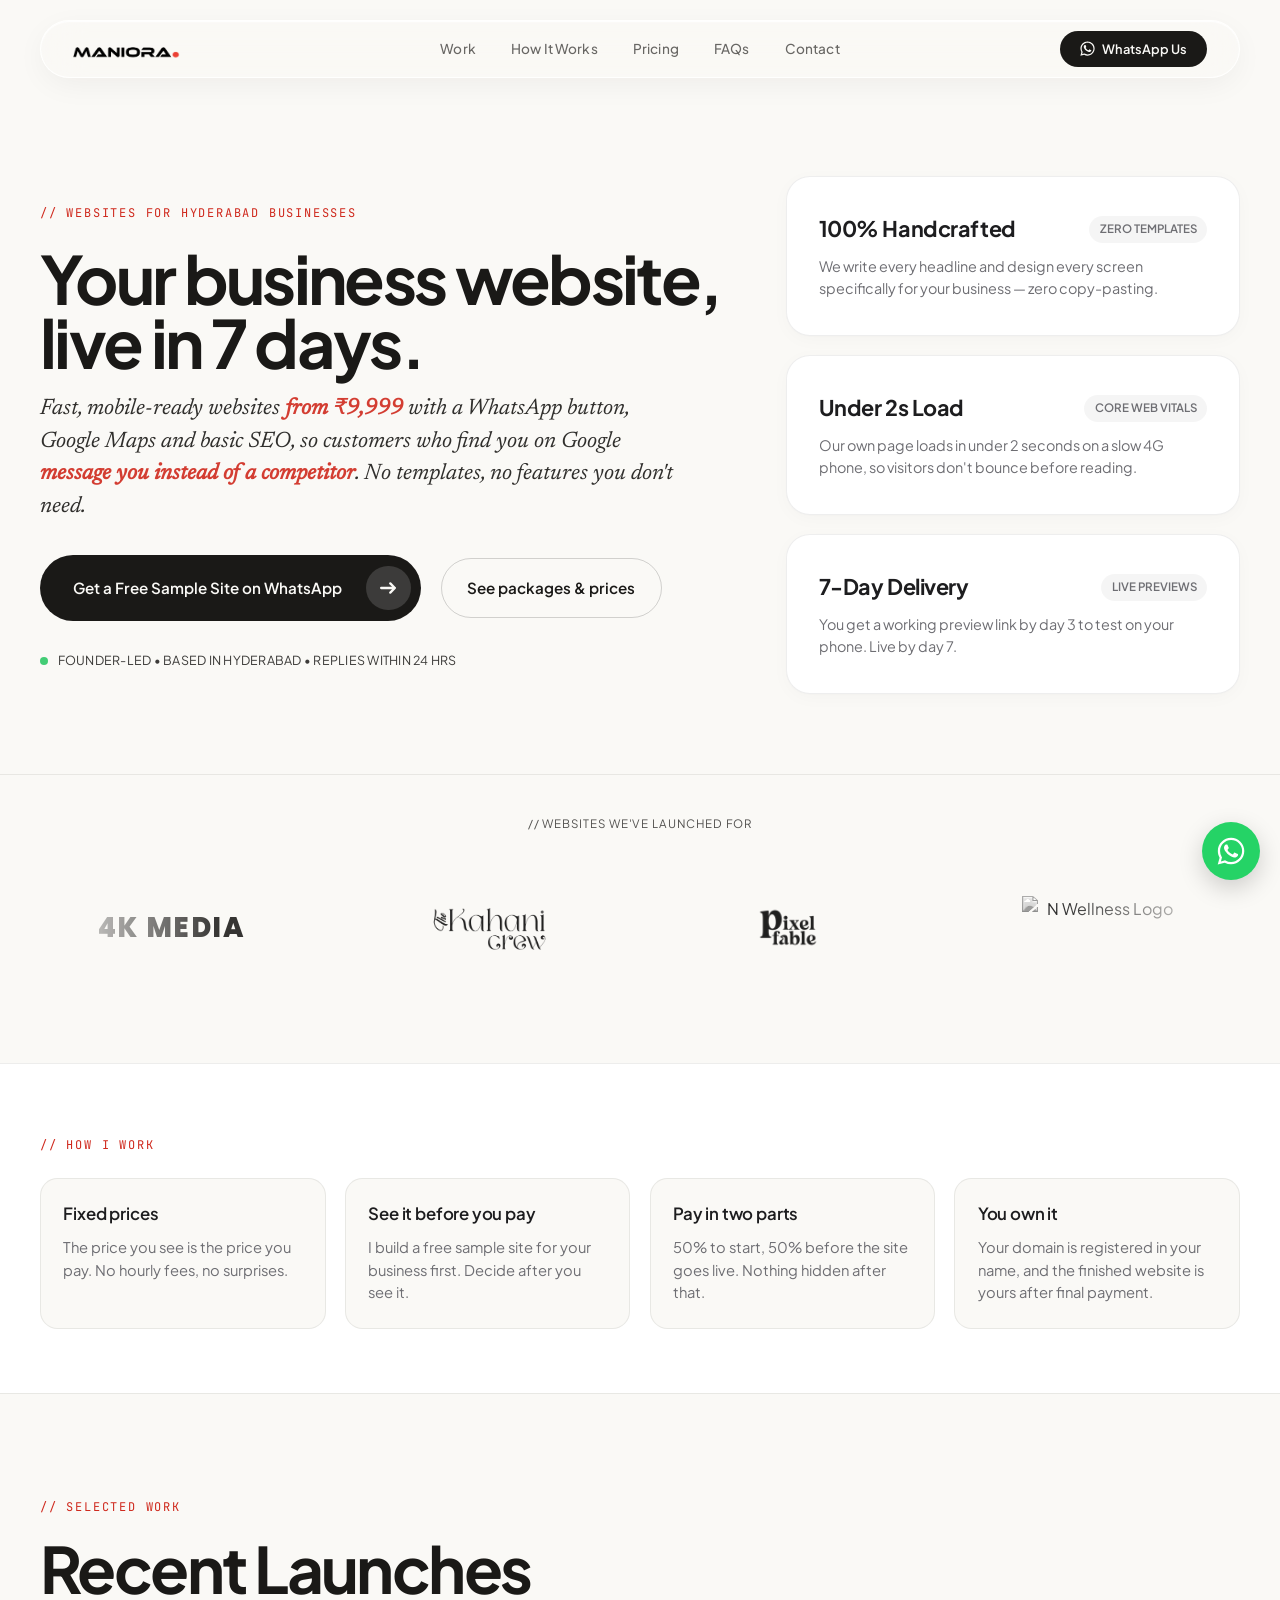
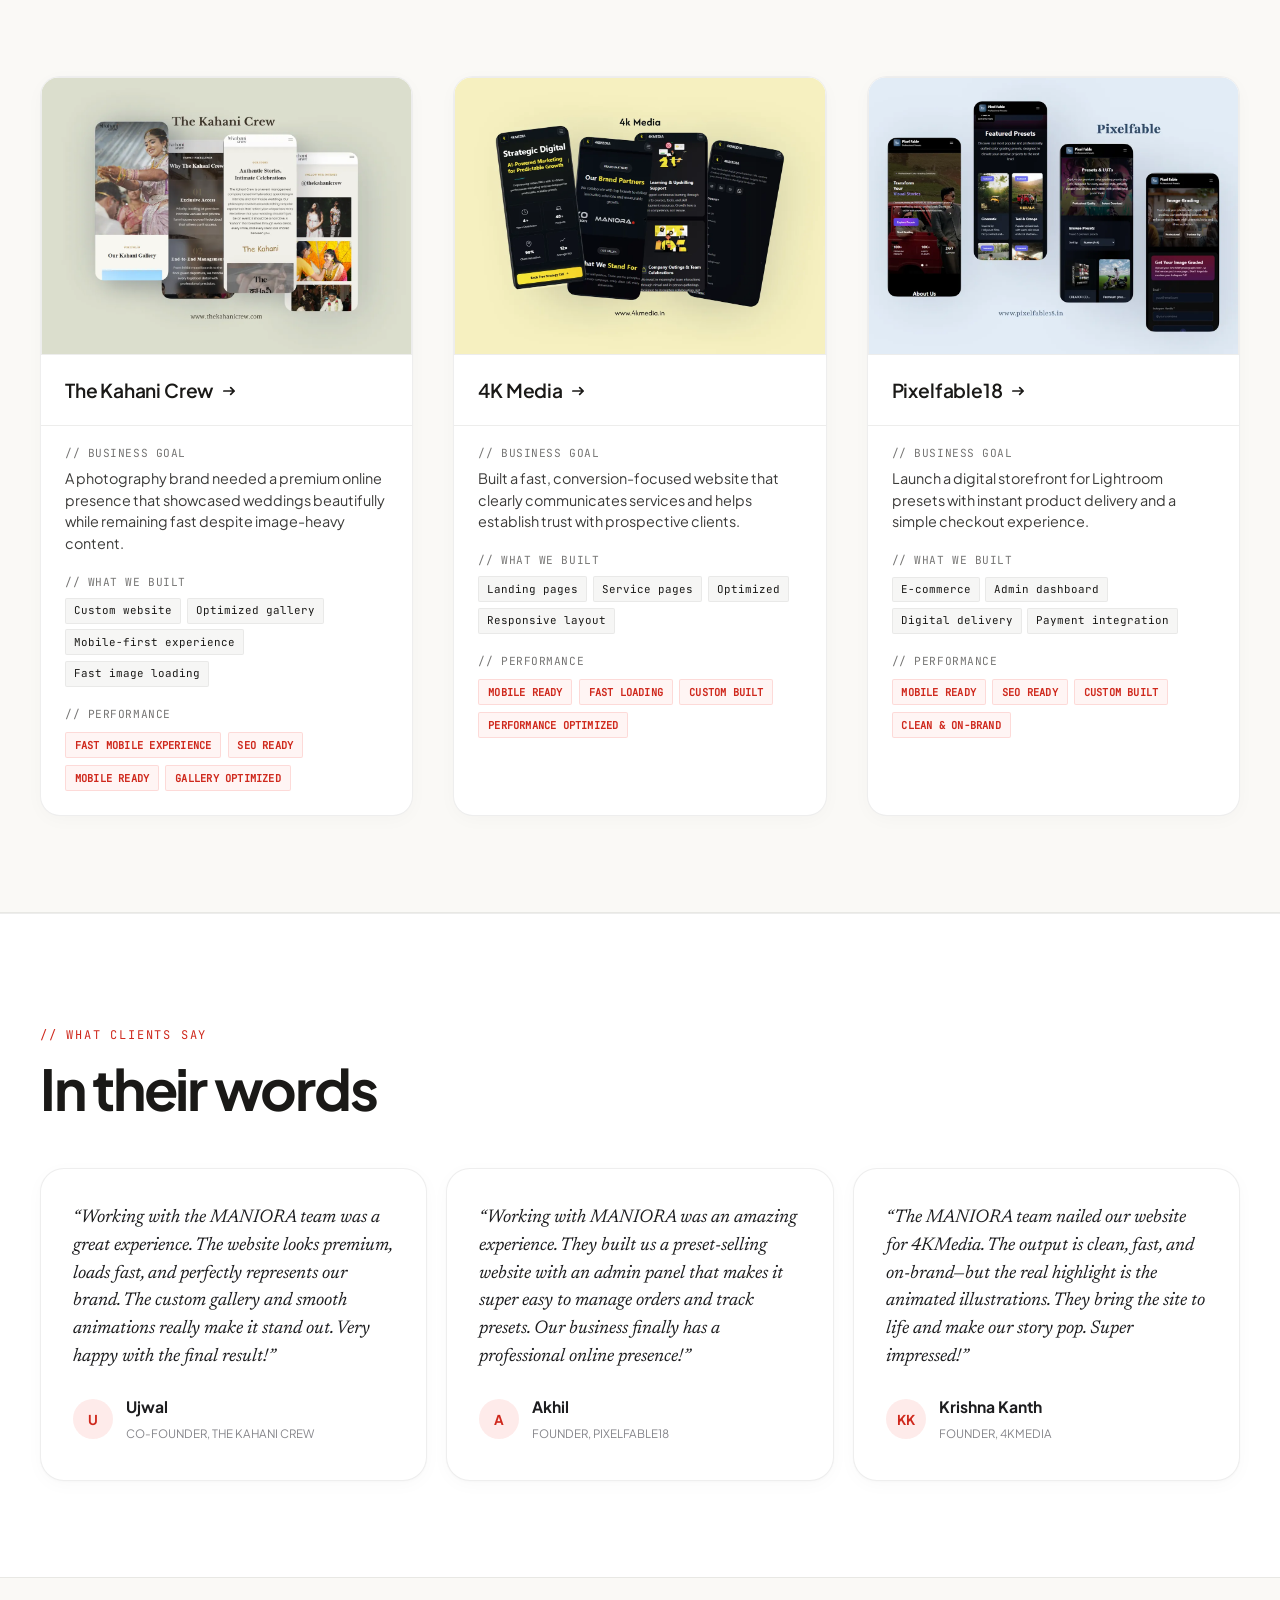
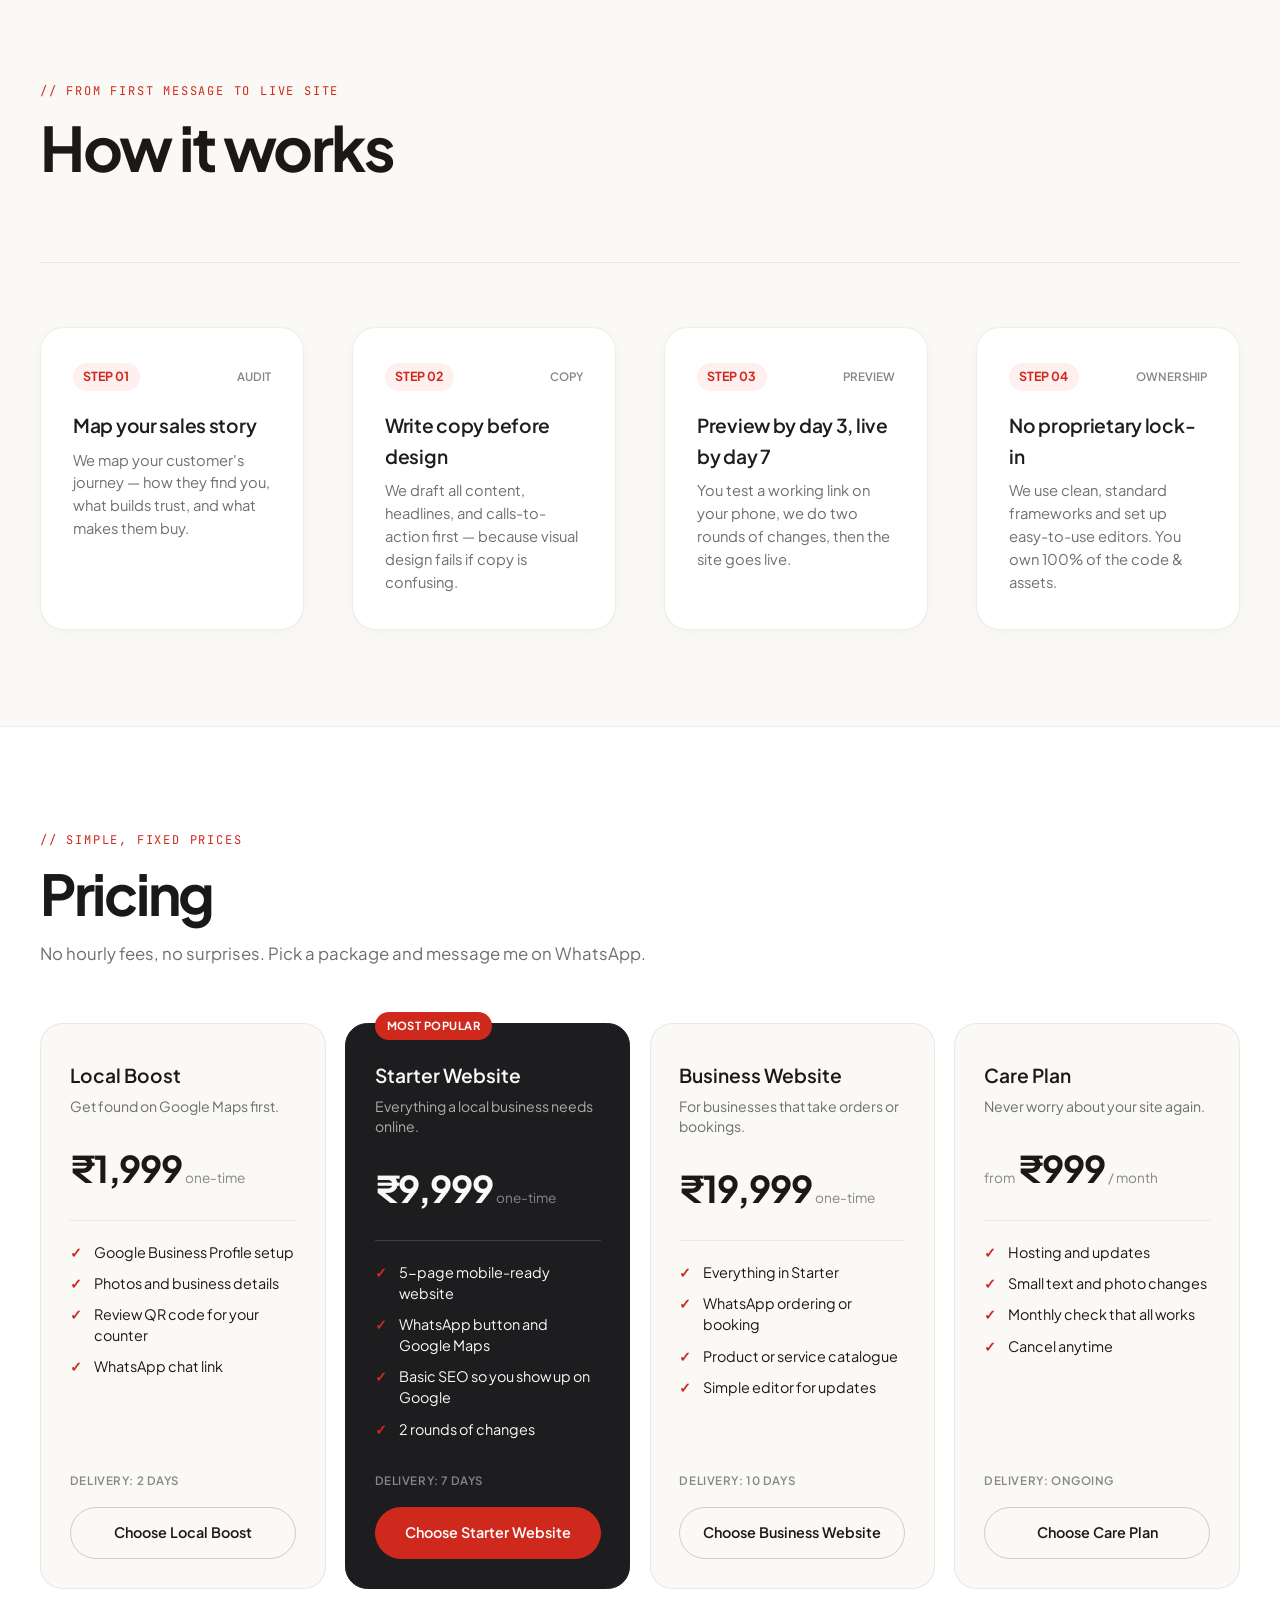
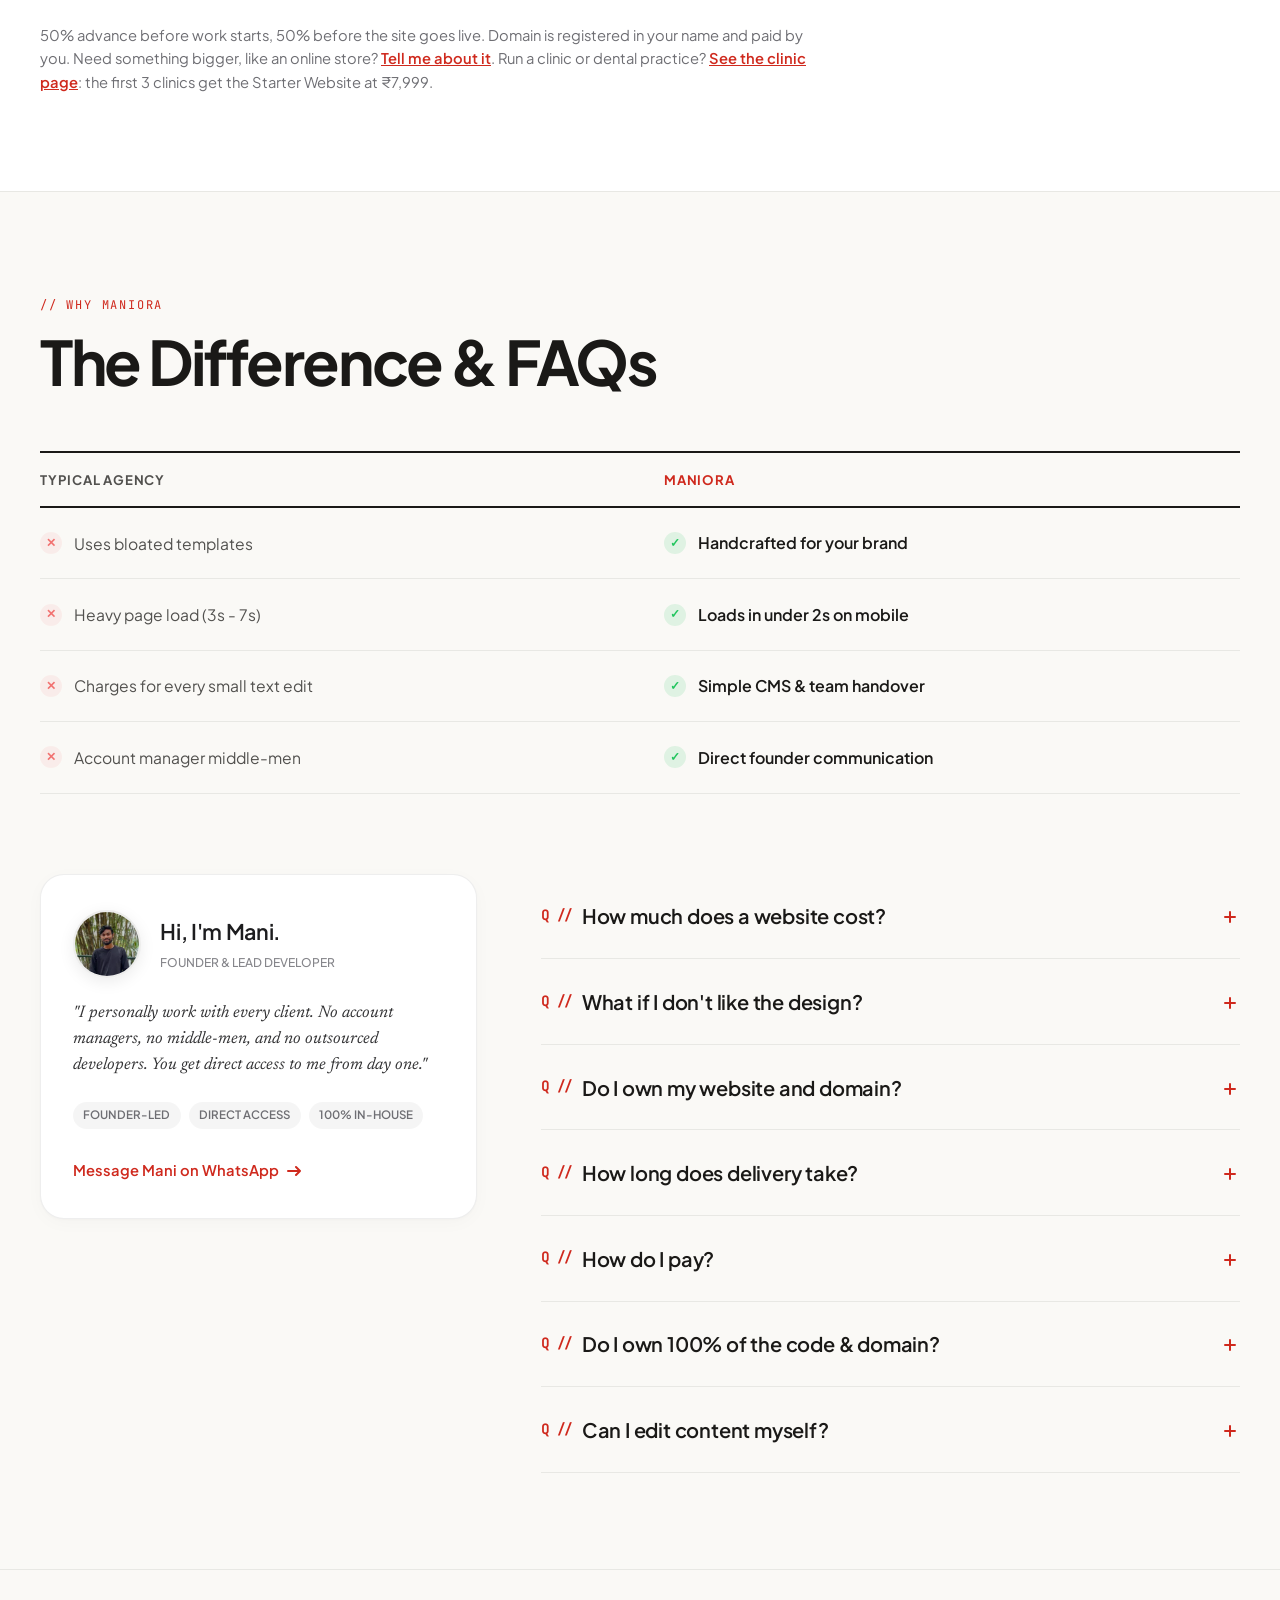
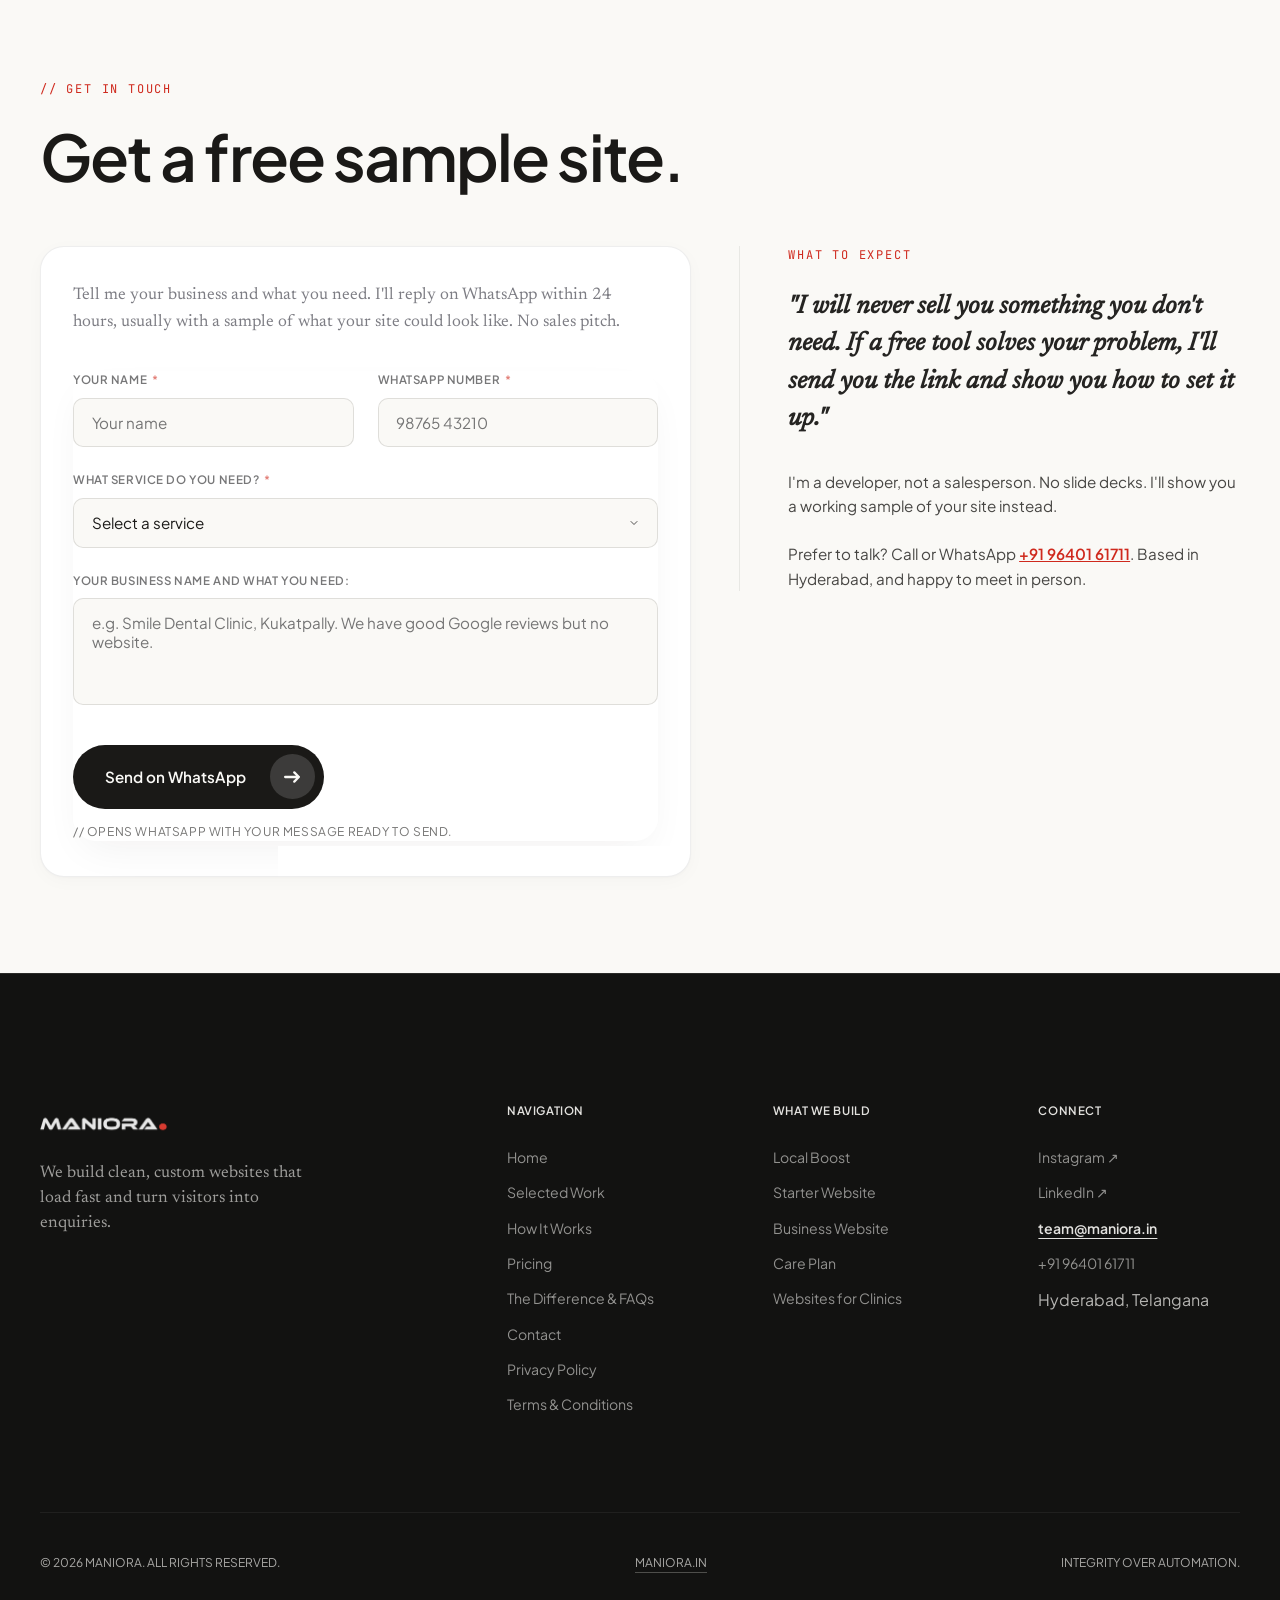
==== index.html @ dbf0b11f "Point social share image to the live GitHub Pages address Co-Authored-By: Claude Sonnet 5.5 <noreply" ====
<!DOCTYPE html>
<html lang="en">
<head>
    <meta charset="UTF-8">
    <meta name="viewport" content="width=device-width, initial-scale=1.0">
    <title>Maniora | Websites for Hyderabad businesses, live in 7 days</title>
    <meta name="description" content="Fast, mobile-ready websites for Hyderabad businesses, live in 7 days from ₹9,999. WhatsApp button, Google Maps and basic SEO included. Founder-led, no templates.">
    <meta name="robots" content="index, follow, max-image-preview:large, max-snippet:-1, max-video-preview:-1">
    <meta name="author" content="Maniora">
    
    <!-- Canonical -->
    <link rel="canonical" href="https://web.maniora.in/">
    
    <!-- Open Graph / Facebook -->
    <meta property="og:type" content="website">
    <meta property="og:url" content="https://web.maniora.in/">
    <meta property="og:title" content="Maniora — Websites for Hyderabad businesses, live in 7 days">
    <meta property="og:description" content="Fast, mobile-ready websites from ₹9,999 with a WhatsApp button, Google Maps and basic SEO. Founder-led, based in Hyderabad.">
    <meta property="og:image" content="https://manoharyadavr.github.io/manioraweb/assets/og-image.jpg">

    <!-- Twitter -->
    <meta property="twitter:card" content="summary_large_image">
    <meta property="twitter:url" content="https://web.maniora.in/">
    <meta property="twitter:title" content="Maniora — Websites for Hyderabad businesses, live in 7 days">
    <meta property="twitter:description" content="Fast, mobile-ready websites from ₹9,999 with a WhatsApp button, Google Maps and basic SEO. Founder-led, based in Hyderabad.">
    <meta property="twitter:image" content="https://manoharyadavr.github.io/manioraweb/assets/og-image.jpg">

    <meta name="theme-color" content="#FAF9F6">
    <link rel="manifest" href="manifest.json">
    <link rel="preload" href="assets/fonts/plus-jakarta-sans-700.woff2" as="font" type="font/woff2" crossorigin>
    <link rel="preload" href="assets/fonts/plus-jakarta-sans-400.woff2" as="font" type="font/woff2" crossorigin>
    <link rel="preload" href="assets/fonts/newsreader-400-italic.woff2" as="font" type="font/woff2" crossorigin>
    <link rel="stylesheet" href="styles.css">
    <link rel="shortcut icon" href="assets/favicon.ico" type="image/x-icon">

    <!-- Schema.org Structured Data -->
    <script type="application/ld+json">
    {
      "@context": "https://schema.org",
      "@type": "ProfessionalService",
      "name": "Maniora",
      "image": "https://web.maniora.in/assets/logo1-min.png",
      "@id": "https://web.maniora.in/#organization",
      "url": "https://web.maniora.in/",
      "telephone": "+919640161711",
      "priceRange": "₹1,999 - ₹19,999",
      "address": {
        "@type": "PostalAddress",
        "addressLocality": "Hyderabad",
        "addressCountry": "IN"
      },
      "description": "We build handcrafted, high-converting websites and landing pages that load fast and turn visitors into enquiries."
    }
    </script>

    <!-- Google Tag Manager -->
    <script>(function(w,d,s,l,i){w[l]=w[l]||[];w[l].push({'gtm.start':
    new Date().getTime(),event:'gtm.js'});var f=d.getElementsByTagName(s)[0],
    j=d.createElement(s),dl=l!='dataLayer'?'&l='+l:'';j.async=true;j.src=
    'https://www.googletagmanager.com/gtm.js?id='+i+dl;f.parentNode.insertBefore(j,f);
    })(window,document,'script','dataLayer','GTM-N938F8NB');</script>
    <!-- End Google Tag Manager -->
</head>
<body>
   <!-- Google Tag Manager (noscript) -->
    <noscript><iframe src="https://www.googletagmanager.com/ns.html?id=GTM-N938F8NB"
    height="0" width="0" style="display:none;visibility:hidden"></iframe></noscript>
    <!-- End Google Tag Manager (noscript) -->
    <!-- Grain Noise Overlay -->
    <div class="grain-overlay" aria-hidden="true"></div>

    <!-- Floating Fluid Navbar -->
    <nav class="nav-island" id="nav-island">
        <div class="nav-container">
            <a href="#" class="brand-logo" aria-label="Maniora Homepage"><img src="assets/logo1.webp" alt="Maniora Logo" class="nav-logo-img" width="130" height="30" fetchpriority="high"></a>
            <div class="nav-links-desktop">
                <a href="#transformations">Work</a>
                <a href="#services">How It Works</a>
                <a href="#pricing">Pricing</a>
                <a href="#faq">FAQs</a>
                <a href="#contact">Contact</a>
            </div>
            <div class="nav-actions-desktop">
                <a href="https://wa.me/919640161711?text=Hi%20Mani%2C%20I%20saw%20the%20Maniora%20website.%20I%27d%20like%20a%20free%20sample%20site%20for%20my%20business." target="_blank" rel="noopener" class="nav-cta-btn wa-track" data-wa-loc="nav"><svg width="15" height="15" viewBox="0 0 24 24" fill="currentColor" aria-hidden="true" style="flex-shrink:0"><path d="M17.47 14.38c-.3-.15-1.76-.87-2.03-.97-.27-.1-.47-.15-.67.15-.2.3-.77.97-.94 1.17-.17.2-.35.22-.65.07-.3-.15-1.26-.46-2.4-1.48-.89-.79-1.49-1.77-1.66-2.07-.17-.3-.02-.46.13-.61.13-.13.3-.35.45-.52.15-.17.2-.3.3-.5.1-.2.05-.37-.02-.52-.08-.15-.67-1.61-.92-2.21-.24-.58-.49-.5-.67-.51h-.57c-.2 0-.52.07-.79.37-.27.3-1.04 1.02-1.04 2.48s1.07 2.88 1.21 3.08c.15.2 2.1 3.2 5.08 4.49.71.31 1.26.49 1.69.63.71.23 1.36.2 1.87.12.57-.09 1.76-.72 2.01-1.41.25-.69.25-1.29.17-1.41-.07-.12-.27-.2-.57-.35zM12.05 21.5a9.4 9.4 0 0 1-4.79-1.31l-.34-.2-3.56.93.95-3.47-.22-.36a9.41 9.41 0 0 1-1.44-5.02c0-5.2 4.23-9.43 9.44-9.43 2.52 0 4.89.98 6.67 2.77a9.37 9.37 0 0 1 2.76 6.67c0 5.2-4.24 9.43-9.44 9.43zm8.03-17.46A11.27 11.27 0 0 0 12.05.72C5.8.72.71 5.8.71 12.06c0 2 .52 3.95 1.52 5.67L.62 23.6l6.02-1.58a11.32 11.32 0 0 0 5.4 1.38c6.25 0 11.34-5.09 11.34-11.34 0-3.03-1.18-5.88-3.31-8.02z"/></svg><span>WhatsApp Us</span></a>
            </div>
            <button class="nav-toggle" id="nav-toggle" aria-label="Toggle Navigation Menu">
                <span class="hamburger-line"></span>
                <span class="hamburger-line"></span>
            </button>
        </div>
    </nav>

    <!-- Expanded Mobile Menu -->
    <div class="nav-expanded-overlay" id="nav-overlay">
        <div class="expanded-menu-content">
            <div class="menu-meta">
                <span class="mono-tag">// NAVIGATION</span>
                <p>Simple, honest websites for local businesses.</p>
            </div>
            <ul class="expanded-links">
                <li><a href="#transformations" data-index="1">Work</a></li>
                <li><a href="#services" data-index="2">How It Works</a></li>
                <li><a href="#pricing" data-index="3">Pricing</a></li>
                <li><a href="#faq" data-index="4">FAQs</a></li>
                <li><a href="#contact" data-index="5">Contact</a></li>
            </ul>
            <div class="expanded-footer">
                <span class="mono-tag">EST. 2026</span>
                <span class="mono-tag">MANIORA</span>
            </div>
        </div>
    </div>

    <!-- MAIN SCROLLABLE CONTENT -->
    <main>
        <!-- Hero: The Manifesto -->
        <section class="hero-section" id="hero">
            <div class="grid-layout hero-grid">
                <div class="hero-text-block fade-in-up">
                    <span class="mono-tag">// WEBSITES FOR HYDERABAD BUSINESSES</span>
                    <h1 class="display-title" style="font-size: clamp(2.4rem, 5.2vw, 4.4rem); margin-bottom: 1.2rem;">Your business website, live in 7 days.</h1>
                    <p class="hero-serif-sub" style="font-size: clamp(1.15rem, 1.8vw, 1.4rem); max-width: 50ch; line-height: 1.45; margin-bottom: 2rem;">Fast, mobile-ready websites <span style="color: var(--color-accent); font-weight: 600;">from ₹9,999</span> with a WhatsApp button, Google Maps and basic SEO, so customers who find you on Google <span style="color: var(--color-accent); font-weight: 600;">message you instead of a competitor</span>. No templates, no features you don't need.</p>
                    <div class="cta-container">
                        <a href="https://wa.me/919640161711?text=Hi%20Mani%2C%20I%20saw%20the%20Maniora%20website.%20I%27d%20like%20a%20free%20sample%20site%20for%20my%20business." target="_blank" rel="noopener" class="btn-primary group wa-track" data-wa-loc="hero">
                            <span>Get a Free Sample Site on WhatsApp</span>
                            <span class="btn-icon">
                                <svg width="14" height="14" viewBox="0 0 14 14" fill="none" xmlns="http://www.w3.org/2000/svg">
                                    <path d="M1 7H13M9 3L13 7L9 11" stroke="currentColor" stroke-width="2" stroke-linecap="round" stroke-linejoin="round"/>
                                </svg>
                            </span>
                        </a>
                        <a href="#pricing" class="btn-ghost">See packages &amp; prices</a>
                        <div style="display: flex; align-items: center; gap: 0.6rem; margin-top: 1rem; opacity: 0.85; flex-basis: 100%;">
                            <span style="width: 8px; height: 8px; border-radius: 50%; background: #22c55e;"></span>
                            <span class="font-mono" style="font-size: 0.78rem; letter-spacing: 0.02em;">FOUNDER-LED • BASED IN HYDERABAD • REPLIES WITHIN 24 HRS</span>
                        </div>
                    </div>
                </div>
                <div class="hero-meta-block fade-in-up delay-200">
                    <div style="display: flex; flex-direction: column; gap: 1.2rem;">
                        <!-- Card 1 -->
                        <div class="apple-card" style="padding: 1.6rem 1.8rem; border-radius: 1.25rem;">
                            <div style="display: flex; justify-content: space-between; align-items: center; margin-bottom: 0.6rem;">
                                <span style="font-size: 1.35rem; font-weight: 700; color: #1d1d1f; letter-spacing: -0.02em;">100% Handcrafted</span>
                                <span class="font-mono" style="font-size: 0.72rem; font-weight: 600; color: #6e6e73; background: rgba(0,0,0,0.04); padding: 0.25rem 0.65rem; border-radius: 100px; text-transform: uppercase;">Zero Templates</span>
                            </div>
                            <p style="font-size: 0.9rem; line-height: 1.5; color: #6e6e73; margin: 0;">We write every headline and design every screen specifically for your business — zero copy-pasting.</p>
                        </div>
                        
                        <!-- Card 2 -->
                        <div class="apple-card" style="padding: 1.6rem 1.8rem; border-radius: 1.25rem;">
                            <div style="display: flex; justify-content: space-between; align-items: center; margin-bottom: 0.6rem;">
                                <span style="font-size: 1.35rem; font-weight: 700; color: #1d1d1f; letter-spacing: -0.02em;">Under 2s Load</span>
                                <span class="font-mono" style="font-size: 0.72rem; font-weight: 600; color: #6e6e73; background: rgba(0,0,0,0.04); padding: 0.25rem 0.65rem; border-radius: 100px; text-transform: uppercase;">Core Web Vitals</span>
                            </div>
                            <p style="font-size: 0.9rem; line-height: 1.5; color: #6e6e73; margin: 0;">Our own page loads in under 2 seconds on a slow 4G phone, so visitors don't bounce before reading.</p>
                        </div>

                        <!-- Card 3 -->
                        <div class="apple-card" style="padding: 1.6rem 1.8rem; border-radius: 1.25rem;">
                            <div style="display: flex; justify-content: space-between; align-items: center; margin-bottom: 0.6rem;">
                                <span style="font-size: 1.35rem; font-weight: 700; color: #1d1d1f; letter-spacing: -0.02em;">7-Day Delivery</span>
                                <span class="font-mono" style="font-size: 0.72rem; font-weight: 600; color: #6e6e73; background: rgba(0,0,0,0.04); padding: 0.25rem 0.65rem; border-radius: 100px; text-transform: uppercase;">Live Previews</span>
                            </div>
                            <p style="font-size: 0.9rem; line-height: 1.5; color: #6e6e73; margin: 0;">You get a working preview link by day 3 to test on your phone. Live by day 7.</p>
                        </div>
                    </div>
                </div>
            </div>

            <!-- Hero Brand Partners Showcase -->
            <div class="hero-brand-bar fade-in-up delay-300" style="max-width: 1320px; margin: 5rem auto 0 auto; padding: 2.5rem 2.5rem 0 2.5rem; border-top: 1px solid var(--color-border-light); text-align: center;">
                <span class="font-mono" style="font-size: 0.72rem; text-transform: uppercase; opacity: 0.75; letter-spacing: 0.08em; display: block; margin-bottom: 2.5rem;">// WEBSITES WE'VE LAUNCHED FOR</span>
                <div class="logo-marquee-track">
                    <!-- Group 1 -->
                    <div class="logo-marquee-group">
                        <div class="logo-4kmedia-wrap">
                            <span class="text-4kmedia">4K MEDIA</span>
                        </div>
                        <img src="assets/thekahanicrewlogo.webp" alt="The Kahani Crew Logo" class="logo-kahani" width="160" height="56" loading="lazy">
                        <img src="assets/pixelfablelogo.webp" alt="Pixelfable Logo" class="logo-pixelfable" width="190" height="110" loading="lazy">
                        <img src="assets/nwellnesslogo.svg" alt="N Wellness Logo" class="logo-nwellness" width="160" height="64" loading="lazy">
                    </div>
                    <!-- Group 2 (Clone) -->
                    <div class="logo-marquee-group" aria-hidden="true">
                        <div class="logo-4kmedia-wrap">
                            <span class="text-4kmedia">4K MEDIA</span>
                        </div>
                        <img src="assets/thekahanicrewlogo.webp" alt="The Kahani Crew Logo" class="logo-kahani" width="160" height="56" loading="lazy">
                        <img src="assets/pixelfablelogo.webp" alt="Pixelfable Logo" class="logo-pixelfable" width="190" height="110" loading="lazy">
                        <img src="assets/nwellnesslogo.svg" alt="N Wellness Logo" class="logo-nwellness" width="160" height="64" loading="lazy">
                    </div>
                </div>
            </div>
        </section>


        <!-- Trust: how I work -->
        <section class="trust-strip" id="how-i-work" aria-label="How I work">
            <div class="container">
                <span class="mono-tag" style="color: var(--color-accent); display: block; margin-bottom: 1.4rem;">// HOW I WORK</span>
                <ul class="trust-grid">
                    <li><strong>Fixed prices</strong><span>The price you see is the price you pay. No hourly fees, no surprises.</span></li>
                    <li><strong>See it before you pay</strong><span>I build a free sample site for your business first. Decide after you see it.</span></li>
                    <li><strong>Pay in two parts</strong><span>50% to start, 50% before the site goes live. Nothing hidden after that.</span></li>
                    <li><strong>You own it</strong><span>Your domain is registered in your name, and the finished website is yours after final payment.</span></li>
                </ul>
            </div>
        </section>

        <!-- Section 2: Selected Work (Mini Case Studies Showcase) -->
        <section class="editorial-section" id="transformations" style="background: var(--color-bg-light); border-top: 1px solid var(--color-border-light); border-bottom: 1px solid var(--color-border-light); padding: 6.5rem 0 6rem 0;">
            <div class="container">
                <!-- Header -->
                <div class="case-header reveal-on-scroll" style="margin-bottom: 4.5rem; max-width: 900px;">
                    <span class="mono-tag" style="color: var(--color-accent); display: block; margin-bottom: 1rem;">// SELECTED WORK</span>
                    <h2 class="display-title" style="font-size: clamp(2.8rem, 5vw, 4.2rem); line-height: 1.1; margin: 0;">Recent Launches</h2>
                </div>

                <div class="projects-grid">
                    <!-- Project 01: The Kahani Crew -->
                    <div class="project-card reveal-on-scroll" style="display: flex; flex-direction: column;">
                        <a href="https://thekahanicrew.com" target="_blank" style="text-decoration: none; color: inherit; display: block;">
                            <div class="project-image-wrapper">
                                <img src="assets/thekahanicrew1.webp" alt="The Kahani Crew website mockup" class="project-image" width="600" height="380" loading="lazy">
                            </div>
                            <div style="display: flex; align-items: center; gap: 0.6rem; margin-bottom: 1.2rem;">
                                <h3 class="project-title" style="font-size: 1.2rem; font-weight: 600;">The Kahani Crew</h3>
                                <span class="project-arrow">
                                    <svg width="12" height="12" viewBox="0 0 14 14" fill="none" xmlns="http://www.w3.org/2000/svg">
                                        <path d="M1 7H13M9 3L13 7L9 11" stroke="currentColor" stroke-width="2" stroke-linecap="round" stroke-linejoin="round"/>
                                    </svg>
                                </span>
                            </div>
                        </a>
                        <div class="case-study-details" style="display: flex; flex-direction: column; gap: 1.2rem; flex-grow: 1; border-top: 1px solid var(--color-border-light); padding-top: 1.2rem;">
                            <div>
                                <span style="font-family: var(--font-mono); font-size: 0.7rem; text-transform: uppercase; opacity: 0.6; display: block; margin-bottom: 0.3rem; letter-spacing: 0.05em;">// Business Goal</span>
                                <p style="font-size: 0.9rem; line-height: 1.5; color: var(--color-text-dark); margin: 0; opacity: 0.85;">A photography brand needed a premium online presence that showcased weddings beautifully while remaining fast despite image-heavy content.</p>
                            </div>
                            <div>
                                <span style="font-family: var(--font-mono); font-size: 0.7rem; text-transform: uppercase; opacity: 0.6; display: block; margin-bottom: 0.4rem; letter-spacing: 0.05em;">// WHAT WE BUILT</span>
                                <div style="display: flex; flex-wrap: wrap; gap: 0.35rem;">
                                    <span style="font-family: var(--font-mono); font-size: 0.68rem; background: rgba(26,25,23,0.04); padding: 0.2rem 0.5rem; border-radius: 2px; border: 1px solid rgba(26,25,23,0.06); font-weight: 500;">Custom website</span>
                                    <span style="font-family: var(--font-mono); font-size: 0.68rem; background: rgba(26,25,23,0.04); padding: 0.2rem 0.5rem; border-radius: 2px; border: 1px solid rgba(26,25,23,0.06); font-weight: 500;">Optimized gallery</span>
                                    <span style="font-family: var(--font-mono); font-size: 0.68rem; background: rgba(26,25,23,0.04); padding: 0.2rem 0.5rem; border-radius: 2px; border: 1px solid rgba(26,25,23,0.06); font-weight: 500;">Mobile-first experience</span>
                                    <span style="font-family: var(--font-mono); font-size: 0.68rem; background: rgba(26,25,23,0.04); padding: 0.2rem 0.5rem; border-radius: 2px; border: 1px solid rgba(26,25,23,0.06); font-weight: 500;">Fast image loading</span>
                                </div>
                            </div>
                            <div>
                                <span style="font-family: var(--font-mono); font-size: 0.7rem; text-transform: uppercase; opacity: 0.6; display: block; margin-bottom: 0.5rem; letter-spacing: 0.05em;">// Performance</span>
                                <div class="project-metrics" style="margin-bottom: 0;">
                                    <span class="metric-badge">Fast Mobile Experience</span>
                                    <span class="metric-badge">SEO Ready</span>
                                    <span class="metric-badge">Mobile Ready</span>
                                    <span class="metric-badge">Gallery Optimized</span>
                                </div>
                            </div>
                        </div>
                    </div>

                    <!-- Project 02: 4K Media -->
                    <div class="project-card reveal-on-scroll" style="display: flex; flex-direction: column;">
                        <a href="https://4kmedia.in" target="_blank" style="text-decoration: none; color: inherit; display: block;">
                            <div class="project-image-wrapper">
                                <img src="assets/4kmedia.webp" alt="4K Media website mockup" class="project-image" width="600" height="380" loading="lazy">
                            </div>
                            <div style="display: flex; align-items: center; gap: 0.6rem; margin-bottom: 1.2rem;">
                                <h3 class="project-title" style="font-size: 1.2rem; font-weight: 600;">4K Media</h3>
                                <span class="project-arrow">
                                    <svg width="12" height="12" viewBox="0 0 14 14" fill="none" xmlns="http://www.w3.org/2000/svg">
                                        <path d="M1 7H13M9 3L13 7L9 11" stroke="currentColor" stroke-width="2" stroke-linecap="round" stroke-linejoin="round"/>
                                    </svg>
                                </span>
                            </div>
                        </a>
                        <div class="case-study-details" style="display: flex; flex-direction: column; gap: 1.2rem; flex-grow: 1; border-top: 1px solid var(--color-border-light); padding-top: 1.2rem;">
                            <div>
                                <span style="font-family: var(--font-mono); font-size: 0.7rem; text-transform: uppercase; opacity: 0.6; display: block; margin-bottom: 0.3rem; letter-spacing: 0.05em;">// Business Goal</span>
                                <p style="font-size: 0.9rem; line-height: 1.5; color: var(--color-text-dark); margin: 0; opacity: 0.85;">Built a fast, conversion-focused website that clearly communicates services and helps establish trust with prospective clients.</p>
                            </div>
                            <div>
                                <span style="font-family: var(--font-mono); font-size: 0.7rem; text-transform: uppercase; opacity: 0.6; display: block; margin-bottom: 0.4rem; letter-spacing: 0.05em;">// WHAT WE BUILT</span>
                                <div style="display: flex; flex-wrap: wrap; gap: 0.35rem;">
                                    <span style="font-family: var(--font-mono); font-size: 0.68rem; background: rgba(26,25,23,0.04); padding: 0.2rem 0.5rem; border-radius: 2px; border: 1px solid rgba(26, 25, 23, 0.06); font-weight: 500;">Landing pages</span>
                                    <span style="font-family: var(--font-mono); font-size: 0.68rem; background: rgba(26,25,23,0.04); padding: 0.2rem 0.5rem; border-radius: 2px; border: 1px solid rgba(26, 25, 23, 0.06); font-weight: 500;">Service pages</span>
                                    <span style="font-family: var(--font-mono); font-size: 0.68rem; background: rgba(26,25,23,0.04); padding: 0.2rem 0.5rem; border-radius: 2px; border: 1px solid rgba(26, 25, 23, 0.06); font-weight: 500;">Optimized</span>
                                    <span style="font-family: var(--font-mono); font-size: 0.68rem; background: rgba(26,25,23,0.04); padding: 0.2rem 0.5rem; border-radius: 2px; border: 1px solid rgba(26, 25, 23, 0.06); font-weight: 500;">Responsive layout</span>
                                </div>
                            </div>
                            <div>
                                <span style="font-family: var(--font-mono); font-size: 0.7rem; text-transform: uppercase; opacity: 0.6; display: block; margin-bottom: 0.5rem; letter-spacing: 0.05em;">// Performance</span>
                                <div class="project-metrics" style="margin-bottom: 0;">
                                    <span class="metric-badge">Mobile Ready</span>
                                    <span class="metric-badge">Fast Loading</span>
                                    <span class="metric-badge">Custom Built</span>
                                    <span class="metric-badge">Performance Optimized</span>
                                </div>
                            </div>
                        </div>
                    </div>

                    <!-- Project 03: Pixelfable18 -->
                    <div class="project-card reveal-on-scroll" style="display: flex; flex-direction: column;">
                        <a href="https://pixelfable18.in" target="_blank" style="text-decoration: none; color: inherit; display: block;">
                            <div class="project-image-wrapper">
                                <img src="assets/pixelfable.webp" alt="Pixelfable18 website mockup" class="project-image" width="600" height="380" loading="lazy">
                            </div>
                            <div style="display: flex; align-items: center; gap: 0.6rem; margin-bottom: 1.2rem;">
                                <h3 class="project-title" style="font-size: 1.2rem; font-weight: 600;">Pixelfable18</h3>
                                <span class="project-arrow">
                                    <svg width="12" height="12" viewBox="0 0 14 14" fill="none" xmlns="http://www.w3.org/2000/svg">
                                        <path d="M1 7H13M9 3L13 7L9 11" stroke="currentColor" stroke-width="2" stroke-linecap="round" stroke-linejoin="round"/>
                                    </svg>
                                </span>
                            </div>
                        </a>
                        <div class="case-study-details" style="display: flex; flex-direction: column; gap: 1.2rem; flex-grow: 1; border-top: 1px solid var(--color-border-light); padding-top: 1.2rem;">
                            <div>
                                <span style="font-family: var(--font-mono); font-size: 0.7rem; text-transform: uppercase; opacity: 0.6; display: block; margin-bottom: 0.3rem; letter-spacing: 0.05em;">// Business Goal</span>
                                <p style="font-size: 0.9rem; line-height: 1.5; color: var(--color-text-dark); margin: 0; opacity: 0.85;">Launch a digital storefront for Lightroom presets with instant product delivery and a simple checkout experience.</p>
                            </div>
                            <div>
                                <span style="font-family: var(--font-mono); font-size: 0.7rem; text-transform: uppercase; opacity: 0.6; display: block; margin-bottom: 0.4rem; letter-spacing: 0.05em;">// WHAT WE BUILT</span>
                                <div style="display: flex; flex-wrap: wrap; gap: 0.35rem;">
                                    <span style="font-family: var(--font-mono); font-size: 0.68rem; background: rgba(26,25,23,0.04); padding: 0.2rem 0.5rem; border-radius: 2px; border: 1px solid rgba(26, 25, 23, 0.06); font-weight: 500;">E-commerce</span>
                                    <span style="font-family: var(--font-mono); font-size: 0.68rem; background: rgba(26,25,23,0.04); padding: 0.2rem 0.5rem; border-radius: 2px; border: 1px solid rgba(26, 25, 23, 0.06); font-weight: 500;">Admin dashboard</span>
                                    <span style="font-family: var(--font-mono); font-size: 0.68rem; background: rgba(26,25,23,0.04); padding: 0.2rem 0.5rem; border-radius: 2px; border: 1px solid rgba(26, 25, 23, 0.06); font-weight: 500;">Digital delivery</span>
                                    <span style="font-family: var(--font-mono); font-size: 0.68rem; background: rgba(26,25,23,0.04); padding: 0.2rem 0.5rem; border-radius: 2px; border: 1px solid rgba(26, 25, 23, 0.06); font-weight: 500;">Payment integration</span>
                                </div>
                            </div>
                            <div>
                                <span style="font-family: var(--font-mono); font-size: 0.7rem; text-transform: uppercase; opacity: 0.6; display: block; margin-bottom: 0.5rem; letter-spacing: 0.05em;">// Performance</span>
                                <div class="project-metrics" style="margin-bottom: 0;">
                                    <span class="metric-badge">Mobile Ready</span>
                                    <span class="metric-badge">SEO Ready</span>
                                    <span class="metric-badge">Custom Built</span>
                                    <span class="metric-badge">Clean &amp; On-Brand</span>
                                </div>
                            </div>
                        </div>
                    </div>
                </div>
            </div>
        </section>


        <!-- Section 2b: Testimonials -->
        <section id="testimonials" style="background: #FFFFFF; border-top: 1px solid var(--color-border-light); padding: 7rem 0 6rem 0;">
            <div class="container">
                <div class="reveal-on-scroll" style="max-width: 800px; margin-bottom: 3rem;">
                    <span class="mono-tag" style="color: var(--color-accent); display: block; margin-bottom: 0.8rem;">// WHAT CLIENTS SAY</span>
                    <h2 class="display-title" style="font-size: clamp(2.4rem, 4.4vw, 3.6rem); line-height: 1.1; margin: 0;">In their words</h2>
                </div>
                <div class="reveal-on-scroll" style="display: grid; grid-template-columns: repeat(auto-fit, minmax(260px, 1fr)); gap: 1.2rem;">
                    <figure class="apple-card" style="margin: 0; padding: 2rem; border-radius: 1.25rem; display: flex; flex-direction: column; justify-content: space-between; gap: 1.5rem;">
                        <blockquote style="margin: 0; font-family: var(--font-serif); font-style: italic; font-size: 1.15rem; line-height: 1.5; color: #1d1d1f;">“Working with the MANIORA team was a great experience. The website looks premium, loads fast, and perfectly represents our brand. The custom gallery and smooth animations really make it stand out. Very happy with the final result!”</blockquote>
                        <figcaption style="display: flex; align-items: center; gap: 0.8rem;"><span class="t-avatar">U</span><span><strong style="display: block; font-size: 0.98rem; color: #1d1d1f;">Ujwal</strong><span class="font-mono" style="font-size: 0.72rem; color: #86868b; text-transform: uppercase;">Co-Founder, The Kahani Crew</span></span></figcaption>
                    </figure>
                    <figure class="apple-card" style="margin: 0; padding: 2rem; border-radius: 1.25rem; display: flex; flex-direction: column; justify-content: space-between; gap: 1.5rem;">
                        <blockquote style="margin: 0; font-family: var(--font-serif); font-style: italic; font-size: 1.15rem; line-height: 1.5; color: #1d1d1f;">“Working with MANIORA was an amazing experience. They built us a preset-selling website with an admin panel that makes it super easy to manage orders and track presets. Our business finally has a professional online presence!”</blockquote>
                        <figcaption style="display: flex; align-items: center; gap: 0.8rem;"><span class="t-avatar">A</span><span><strong style="display: block; font-size: 0.98rem; color: #1d1d1f;">Akhil</strong><span class="font-mono" style="font-size: 0.72rem; color: #86868b; text-transform: uppercase;">Founder, Pixelfable18</span></span></figcaption>
                    </figure>
                    <figure class="apple-card" style="margin: 0; padding: 2rem; border-radius: 1.25rem; display: flex; flex-direction: column; justify-content: space-between; gap: 1.5rem;">
                        <blockquote style="margin: 0; font-family: var(--font-serif); font-style: italic; font-size: 1.15rem; line-height: 1.5; color: #1d1d1f;">“The MANIORA team nailed our website for 4KMedia. The output is clean, fast, and on-brand—but the real highlight is the animated illustrations. They bring the site to life and make our story pop. Super impressed!”</blockquote>
                        <figcaption style="display: flex; align-items: center; gap: 0.8rem;"><span class="t-avatar">KK</span><span><strong style="display: block; font-size: 0.98rem; color: #1d1d1f;">Krishna Kanth</strong><span class="font-mono" style="font-size: 0.72rem; color: #86868b; text-transform: uppercase;">Founder, 4KMedia</span></span></figcaption>
                    </figure>
                </div>
            </div>
        </section>

        <!-- Section 3: Services & Process (Combined) -->
        <section class="protocol-section" id="services" style="background: var(--color-bg-light); padding: 6.5rem 0 6rem 0; border-top: 1px solid var(--color-border-light);">
            <div class="container">
                <!-- Section Header -->
                <div class="reveal-on-scroll" style="max-width: 800px; margin-bottom: 3.5rem;">
                    <span class="mono-tag" style="color: var(--color-accent); display: block; margin-bottom: 0.8rem;">// FROM FIRST MESSAGE TO LIVE SITE</span>
                    <h2 class="display-title" style="font-size: clamp(2.6rem, 4.8vw, 4rem); line-height: 1.1; margin: 0;">How it works</h2>
                </div>

                <!-- Process Steps Header & Grid -->
                
                <div class="capabilities-grid reveal-on-scroll">
                    <!-- Step 1 -->
                    <div class="apple-card">
                        <div style="display: flex; justify-content: space-between; align-items: center; margin-bottom: 1.2rem;">
                            <span class="font-mono" style="font-size: 0.78rem; font-weight: 700; color: var(--color-accent); background: rgba(239,65,54,0.08); padding: 0.25rem 0.65rem; border-radius: 100px;">STEP 01</span>
                            <span class="font-mono" style="font-size: 0.72rem; font-weight: 600; color: #86868b; text-transform: uppercase;">Audit</span>
                        </div>
                        <h3 style="font-size: 1.2rem; font-weight: 600; color: #1d1d1f; margin-bottom: 0.5rem; letter-spacing: -0.015em;">Map your sales story</h3>
                        <p style="font-size: 0.92rem; line-height: 1.55; color: #6e6e73; margin: 0;">We map your customer's journey — how they find you, what builds trust, and what makes them buy.</p>
                    </div>
                    
                    <!-- Step 2 -->
                    <div class="apple-card">
                        <div style="display: flex; justify-content: space-between; align-items: center; margin-bottom: 1.2rem;">
                            <span class="font-mono" style="font-size: 0.78rem; font-weight: 700; color: var(--color-accent); background: rgba(239,65,54,0.08); padding: 0.25rem 0.65rem; border-radius: 100px;">STEP 02</span>
                            <span class="font-mono" style="font-size: 0.72rem; font-weight: 600; color: #86868b; text-transform: uppercase;">Copy</span>
                        </div>
                        <h3 style="font-size: 1.2rem; font-weight: 600; color: #1d1d1f; margin-bottom: 0.5rem; letter-spacing: -0.015em;">Write copy before design</h3>
                        <p style="font-size: 0.92rem; line-height: 1.55; color: #6e6e73; margin: 0;">We draft all content, headlines, and calls-to-action first — because visual design fails if copy is confusing.</p>
                    </div>
                    
                    <!-- Step 3 -->
                    <div class="apple-card">
                        <div style="display: flex; justify-content: space-between; align-items: center; margin-bottom: 1.2rem;">
                            <span class="font-mono" style="font-size: 0.78rem; font-weight: 700; color: var(--color-accent); background: rgba(239,65,54,0.08); padding: 0.25rem 0.65rem; border-radius: 100px;">STEP 03</span>
                            <span class="font-mono" style="font-size: 0.72rem; font-weight: 600; color: #86868b; text-transform: uppercase;">Preview</span>
                        </div>
                        <h3 style="font-size: 1.2rem; font-weight: 600; color: #1d1d1f; margin-bottom: 0.5rem; letter-spacing: -0.015em;">Preview by day 3, live by day 7</h3>
                        <p style="font-size: 0.92rem; line-height: 1.55; color: #6e6e73; margin: 0;">You test a working link on your phone, we do two rounds of changes, then the site goes live.</p>
                    </div>

                    <!-- Step 4 -->
                    <div class="apple-card">
                        <div style="display: flex; justify-content: space-between; align-items: center; margin-bottom: 1.2rem;">
                            <span class="font-mono" style="font-size: 0.78rem; font-weight: 700; color: var(--color-accent); background: rgba(239,65,54,0.08); padding: 0.25rem 0.65rem; border-radius: 100px;">STEP 04</span>
                            <span class="font-mono" style="font-size: 0.72rem; font-weight: 600; color: #86868b; text-transform: uppercase;">Ownership</span>
                        </div>
                        <h3 style="font-size: 1.2rem; font-weight: 600; color: #1d1d1f; margin-bottom: 0.5rem; letter-spacing: -0.015em;">No proprietary lock-in</h3>
                        <p style="font-size: 0.92rem; line-height: 1.55; color: #6e6e73; margin: 0;">We use clean, standard frameworks and set up easy-to-use editors. You own 100% of the code & assets.</p>
                    </div>
                </div>
            </div>
        </section>


        <!-- Section 3b: Pricing -->
        <section id="pricing" style="background: #FFFFFF; padding: 6.5rem 0 6rem 0; border-top: 1px solid var(--color-border-light);">
            <div class="container">
                <div class="reveal-on-scroll" style="max-width: 800px; margin-bottom: 3.5rem;">
                    <span class="mono-tag" style="color: var(--color-accent); display: block; margin-bottom: 0.8rem;">// SIMPLE, FIXED PRICES</span>
                    <h2 class="display-title" style="font-size: clamp(2.4rem, 4.4vw, 3.6rem); line-height: 1.1; margin: 0 0 1rem 0;">Pricing</h2>
                    <p style="font-size: 1.05rem; line-height: 1.6; color: #6e6e73; margin: 0;">No hourly fees, no surprises. Pick a package and message me on WhatsApp.</p>
                </div>
                <div class="price-grid reveal-on-scroll">
                    <div class="price-card">
                        <h3 class="price-name">Local Boost</h3>
                        <p class="price-tag">Get found on Google Maps first.</p>
                        <div class="price-amount"><span class="price-num">₹1,999</span> <span class="price-per">one-time</span></div>
                        <ul class="price-list"><li>Google Business Profile setup</li><li>Photos and business details</li><li>Review QR code for your counter</li><li>WhatsApp chat link</li></ul>
                        <span class="price-delivery">Delivery: 2 days</span>
                        <a href="https://wa.me/919640161711?text=Hi%20Mani%2C%20I%27m%20interested%20in%20the%20Local%20Boost%20package%20%28%E2%82%B91%2C999%29.%20My%20business%20is%3A%20" target="_blank" rel="noopener" class="price-btn wa-track" data-wa-loc="pricing-local-boost">Choose Local Boost</a>
                    </div>
                    <div class="price-card price-card--hot">
                        <span class="price-badge">Most popular</span><h3 class="price-name">Starter Website</h3>
                        <p class="price-tag">Everything a local business needs online.</p>
                        <div class="price-amount"><span class="price-num">₹9,999</span> <span class="price-per">one-time</span></div>
                        <ul class="price-list"><li>5-page mobile-ready website</li><li>WhatsApp button and Google Maps</li><li>Basic SEO so you show up on Google</li><li>2 rounds of changes</li></ul>
                        <span class="price-delivery">Delivery: 7 days</span>
                        <a href="https://wa.me/919640161711?text=Hi%20Mani%2C%20I%27m%20interested%20in%20the%20Starter%20Website%20package%20%28%E2%82%B99%2C999%29.%20My%20business%20is%3A%20" target="_blank" rel="noopener" class="price-btn wa-track" data-wa-loc="pricing-starter-website">Choose Starter Website</a>
                    </div>
                    <div class="price-card">
                        <h3 class="price-name">Business Website</h3>
                        <p class="price-tag">For businesses that take orders or bookings.</p>
                        <div class="price-amount"><span class="price-num">₹19,999</span> <span class="price-per">one-time</span></div>
                        <ul class="price-list"><li>Everything in Starter</li><li>WhatsApp ordering or booking</li><li>Product or service catalogue</li><li>Simple editor for updates</li></ul>
                        <span class="price-delivery">Delivery: 10 days</span>
                        <a href="https://wa.me/919640161711?text=Hi%20Mani%2C%20I%27m%20interested%20in%20the%20Business%20Website%20package%20%28%E2%82%B919%2C999%29.%20My%20business%20is%3A%20" target="_blank" rel="noopener" class="price-btn wa-track" data-wa-loc="pricing-business-website">Choose Business Website</a>
                    </div>
                    <div class="price-card">
                        <h3 class="price-name">Care Plan</h3>
                        <p class="price-tag">Never worry about your site again.</p>
                        <div class="price-amount"><span class="price-from">from</span> <span class="price-num">₹999</span> <span class="price-per">/ month</span></div>
                        <ul class="price-list"><li>Hosting and updates</li><li>Small text and photo changes</li><li>Monthly check that all works</li><li>Cancel anytime</li></ul>
                        <span class="price-delivery">Delivery: Ongoing</span>
                        <a href="https://wa.me/919640161711?text=Hi%20Mani%2C%20I%27m%20interested%20in%20the%20Care%20Plan%20package%20%28%E2%82%B9999%29.%20My%20business%20is%3A%20" target="_blank" rel="noopener" class="price-btn wa-track" data-wa-loc="pricing-care-plan">Choose Care Plan</a>
                    </div>
                </div>
                <p style="font-size: 0.92rem; line-height: 1.6; color: #6e6e73; margin: 2.2rem 0 0 0; max-width: 72ch;">50% advance before work starts, 50% before the site goes live. Domain is registered in your name and paid by you. Need something bigger, like an online store? <a href="#contact" style="color: var(--color-accent); font-weight: 600;">Tell me about it</a>. Run a clinic or dental practice? <a href="clinics/" style="color: var(--color-accent); font-weight: 600;">See the clinic page</a>: the first 3 clinics get the Starter Website at ₹7,999.</p>
            </div>
        </section>

        <!-- Section 4: Difference & FAQs (Combined) -->
        <section class="faq-section" id="faq" style="background: var(--color-bg-light); border-top: 1px solid var(--color-border-light); padding: 6.5rem 0 6rem 0;">
            <div class="container">
                <!-- Section Header -->
                <div class="reveal-on-scroll" style="max-width: 800px; margin-bottom: 3.5rem;">
                    <span class="mono-tag" style="color: var(--color-accent); display: block; margin-bottom: 0.8rem;">// WHY MANIORA</span>
                    <h2 class="display-title" style="font-size: clamp(2.6rem, 4.8vw, 4rem); line-height: 1.1; margin: 0;">The Difference & FAQs</h2>
                </div>

                <!-- Comparison Table -->
                <div class="comparison-table reveal-on-scroll">
                    <div class="comparison-row header">
                        <div class="col-left font-mono">Typical Agency</div>
                        <div class="col-right font-mono">Maniora</div>
                    </div>

                    <div class="comparison-row">
                        <div class="col-left">
                            <span class="cross-icon">✕</span>
                            <span>Uses bloated templates</span>
                        </div>
                        <div class="col-right">
                            <span class="check-icon">✓</span>
                            <span>Handcrafted for your brand</span>
                        </div>
                    </div>

                    <div class="comparison-row">
                        <div class="col-left">
                            <span class="cross-icon">✕</span>
                            <span>Heavy page load (3s - 7s)</span>
                        </div>
                        <div class="col-right">
                            <span class="check-icon">✓</span>
                            <span>Loads in under 2s on mobile</span>
                        </div>
                    </div>

                    <div class="comparison-row">
                        <div class="col-left">
                            <span class="cross-icon">✕</span>
                            <span>Charges for every small text edit</span>
                        </div>
                        <div class="col-right">
                            <span class="check-icon">✓</span>
                            <span>Simple CMS & team handover</span>
                        </div>
                    </div>

                    <div class="comparison-row">
                        <div class="col-left">
                            <span class="cross-icon">✕</span>
                            <span>Account manager middle-men</span>
                        </div>
                        <div class="col-right">
                            <span class="check-icon">✓</span>
                            <span>Direct founder communication</span>
                        </div>
                    </div>
                </div>

                <!-- Founder Promise & FAQ Accordion Layout -->
                <div class="faq-layout-grid">
                    <!-- Founder Promise Apple Card with Photo -->
                    <div class="apple-card reveal-on-scroll" style="padding: 2.2rem; border-radius: 1.5rem; position: sticky; top: 6.5rem;">
                        <div style="display: flex; align-items: center; gap: 1.2rem; margin-bottom: 1.4rem;">
                            <img src="assets/mani.webp" alt="Mani - Founder and Lead Developer of Maniora" width="68" height="68" loading="lazy" style="width: 68px; height: 68px; border-radius: 50%; object-fit: cover; border: 2px solid rgba(26,25,23,0.08); box-shadow: 0 4px 16px rgba(0,0,0,0.08); flex-shrink: 0;">
                            <div>
                                <h3 style="font-size: 1.35rem; font-weight: 600; color: #1d1d1f; margin: 0; letter-spacing: -0.015em;">Hi, I'm Mani.</h3>
                                <span class="font-mono" style="font-size: 0.75rem; color: #86868b; font-weight: 500; display: block; margin-top: 0.2rem; text-transform: uppercase;">Founder & Lead Developer</span>
                            </div>
                        </div>
                        <p style="font-family: var(--font-serif); font-style: italic; font-size: 1.05rem; line-height: 1.55; color: #1d1d1f; margin: 0 0 1.5rem 0; opacity: 0.9;">
                            "I personally work with every client. No account managers, no middle-men, and no outsourced developers. You get direct access to me from day one."
                        </p>
                        <div style="display: flex; gap: 0.5rem; flex-wrap: wrap; margin-bottom: 1.8rem;">
                            <span class="font-mono" style="font-size: 0.72rem; font-weight: 600; color: #6e6e73; background: rgba(0,0,0,0.04); padding: 0.25rem 0.65rem; border-radius: 100px; text-transform: uppercase;">Founder-Led</span>
                            <span class="font-mono" style="font-size: 0.72rem; font-weight: 600; color: #6e6e73; background: rgba(0,0,0,0.04); padding: 0.25rem 0.65rem; border-radius: 100px; text-transform: uppercase;">Direct Access</span>
                            <span class="font-mono" style="font-size: 0.72rem; font-weight: 600; color: #6e6e73; background: rgba(0,0,0,0.04); padding: 0.25rem 0.65rem; border-radius: 100px; text-transform: uppercase;">100% In-House</span>
                        </div>
                        <a href="https://wa.me/919640161711?text=Hi%20Mani%2C%20I%20saw%20the%20Maniora%20website.%20I%27d%20like%20a%20free%20sample%20site%20for%20my%20business." target="_blank" rel="noopener" class="wa-track" data-wa-loc="founder" style="display: inline-flex; align-items: center; gap: 0.5rem; color: var(--color-accent); font-weight: 600; font-size: 0.92rem; text-decoration: none; transition: gap 200ms ease;">
                            <span>Message Mani on WhatsApp</span>
                            <svg width="14" height="14" viewBox="0 0 14 14" fill="none" xmlns="http://www.w3.org/2000/svg">
                                <path d="M1 7H13M9 3L13 7L9 11" stroke="currentColor" stroke-width="2" stroke-linecap="round" stroke-linejoin="round"/>
                            </svg>
                        </a>
                    </div>

                    <!-- FAQs Accordion -->
                    <div class="faq-grid reveal-on-scroll" style="margin: 0; grid-template-columns: 1fr; gap: 0;">
                        <div class="faq-item">
                            <h3 class="faq-question">
                                <span class="q-tag">Q //</span> How much does a website cost?
                                <span class="faq-icon-wrap"><svg width="12" height="12" viewBox="0 0 12 12" fill="none"><path d="M6 1V11M1 6H11" stroke="currentColor" stroke-width="2" stroke-linecap="round"/></svg></span>
                            </h3>
                            <div class="faq-answer">
                                <p class="faq-answer-inner">Fixed prices, no hourly fees. Google Business Profile setup is ₹1,999, a 5-page Starter Website is ₹9,999, and a Business Website with WhatsApp ordering or booking is ₹19,999. Bigger projects get a fixed quote upfront.</p>
                            </div>
                        </div>
                        <div class="faq-item">
                            <h3 class="faq-question">
                                <span class="q-tag">Q //</span> What if I don't like the design?
                                <span class="faq-icon-wrap"><svg width="12" height="12" viewBox="0 0 12 12" fill="none"><path d="M6 1V11M1 6H11" stroke="currentColor" stroke-width="2" stroke-linecap="round"/></svg></span>
                            </h3>
                            <div class="faq-answer">
                                <p class="faq-answer-inner">You see a free sample before you pay anything. After that, two rounds of changes are included in every website package, so we adjust it until it feels right. Anything beyond that is quoted before I start.</p>
                            </div>
                        </div>
                        <div class="faq-item">
                            <h3 class="faq-question">
                                <span class="q-tag">Q //</span> Do I own my website and domain?
                                <span class="faq-icon-wrap"><svg width="12" height="12" viewBox="0 0 12 12" fill="none"><path d="M6 1V11M1 6H11" stroke="currentColor" stroke-width="2" stroke-linecap="round"/></svg></span>
                            </h3>
                            <div class="faq-answer">
                                <p class="faq-answer-inner">Yes. Your domain is registered in your name and paid by you, and after final payment you own the finished website and its content. If you ever want to move to another developer, you can.</p>
                            </div>
                        </div>

                        <div class="faq-item">
                            <h3 class="faq-question">
                                <span class="q-tag">Q //</span> How long does delivery take?
                                <span class="faq-icon-wrap"><svg width="12" height="12" viewBox="0 0 12 12" fill="none"><path d="M6 1V11M1 6H11" stroke="currentColor" stroke-width="2" stroke-linecap="round"/></svg></span>
                            </h3>
                            <div class="faq-answer">
                                <p class="faq-answer-inner">A Starter Website goes live in 7 days, with a preview link by day 3. A Business Website takes about 10 days. The clock starts once I have your logo, photos and details.</p>
                            </div>
                        </div>


                        <div class="faq-item">
                            <h3 class="faq-question">
                                <span class="q-tag">Q //</span> How do I pay?
                                <span class="faq-icon-wrap"><svg width="12" height="12" viewBox="0 0 12 12" fill="none"><path d="M6 1V11M1 6H11" stroke="currentColor" stroke-width="2" stroke-linecap="round"/></svg></span>
                            </h3>
                            <div class="faq-answer">
                                <p class="faq-answer-inner">50% advance by UPI or bank transfer before work starts, and 50% before the site goes live. The Care Plan is optional and billed monthly.</p>
                            </div>
                        </div>
                        <div class="faq-item">
                            <h3 class="faq-question">
                                <span class="q-tag">Q //</span> Do I own 100% of the code & domain?
                                <span class="faq-icon-wrap"><svg width="12" height="12" viewBox="0 0 12 12" fill="none"><path d="M6 1V11M1 6H11" stroke="currentColor" stroke-width="2" stroke-linecap="round"/></svg></span>
                            </h3>
                            <div class="faq-answer">
                                <p class="faq-answer-inner">Yes. You retain 100% ownership of source code, domains, hosting accounts, and content upon handover.</p>
                            </div>
                        </div>

                        <div class="faq-item">
                            <h3 class="faq-question">
                                <span class="q-tag">Q //</span> Can I edit content myself?
                                <span class="faq-icon-wrap"><svg width="12" height="12" viewBox="0 0 12 12" fill="none"><path d="M6 1V11M1 6H11" stroke="currentColor" stroke-width="2" stroke-linecap="round"/></svg></span>
                            </h3>
                            <div class="faq-answer">
                                <p class="faq-answer-inner">Yes. We build simple editor controls so your team can update copy, images, or blog posts without writing code.</p>
                            </div>
                        </div>
                    </div>
                </div>
            </div>
        </section>

              <!-- Section 7: Should we work together? (Simple Form) -->
        <section class="form-section" id="contact" style="background: var(--color-bg-light); padding: 6.5rem 0 6rem 0; border-top: 1px solid var(--color-border-light);">
            <div class="container">
                <div class="form-layout reveal-on-scroll">
                    <div class="form-header" style="margin-bottom: 3.5rem; text-align: left;">
                        <span class="mono-tag">// GET IN TOUCH</span>
                        <h2 class="section-title">Get a free sample site.</h2>
                    </div>

                    <div class="form-grid-columns">
                        <div class="apple-card form-container" style="background: #FFFFFF; border: 1px solid rgba(26,25,23,0.08); border-radius: 1.5rem; padding: 3rem 2.5rem; box-shadow: 0 12px 32px -4px rgba(0,0,0,0.03); max-width: 860px;">
                            <p class="form-instructions" style="font-size: 1.05rem; max-width: 65ch; line-height: 1.6; margin-top: 0; margin-bottom: 2.2rem; color: #52525b; margin-left: 0;">Tell me your business and what you need. I'll reply on WhatsApp within 24 hours, usually with a sample of what your site could look like. No sales pitch.</p>
                            <form class="inner-core interactive-form" id="alignment-form" style="padding: 0; background: transparent; border: none; display: flex; flex-direction: column; gap: 2rem;">
                                <!-- Single Step Form Inputs -->
                                <div class="form-inputs" style="display: flex; flex-direction: column; gap: 1.5rem; margin-bottom: 0;">
                                    <div class="input-row" style="display: grid; grid-template-columns: 1fr 1fr; gap: 1.5rem;">
                                        <div class="input-field" style="display: flex; flex-direction: column; gap: 0.5rem;">
                                            <label for="form-name" class="field-label font-mono" style="font-size: 0.72rem; text-transform: uppercase; font-weight: 600; color: #1d1d1f; letter-spacing: 0.05em; cursor: pointer;">Your Name <span style="color: var(--color-accent); margin-left: 2px;">*</span></label>
                                            <input id="form-name" type="text" name="name" placeholder="Your name" required style="width: 100%; border-radius: 10px; padding: 0.9rem 1.1rem; border: 1px solid rgba(26,25,23,0.12); background: #FAF9F6; font-family: var(--font-sans); font-size: 0.95rem; color: var(--color-text-dark); outline: none; transition: all 0.25s ease;">
                                        </div>
                                        <div class="input-field" style="display: flex; flex-direction: column; gap: 0.5rem;">
                                            <label for="form-phone" class="field-label font-mono" style="font-size: 0.72rem; text-transform: uppercase; font-weight: 600; color: #1d1d1f; letter-spacing: 0.05em; cursor: pointer;">WhatsApp Number <span style="color: var(--color-accent); margin-left: 2px;">*</span></label>
                                            <input id="form-phone" type="tel" name="phone" inputmode="tel" autocomplete="tel" placeholder="98765 43210" required style="width: 100%; border-radius: 10px; padding: 0.9rem 1.1rem; border: 1px solid rgba(26,25,23,0.12); background: #FAF9F6; font-family: var(--font-sans); font-size: 0.95rem; color: var(--color-text-dark); outline: none; transition: all 0.25s ease;">
                                        </div>
                                    </div>
                                    
                                    <div class="input-field" style="display: flex; flex-direction: column; gap: 0.5rem;">
                                        <label for="form-service" class="field-label font-mono" style="font-size: 0.72rem; text-transform: uppercase; font-weight: 600; color: #1d1d1f; letter-spacing: 0.05em; cursor: pointer;">What service do you need? <span style="color: var(--color-accent); margin-left: 2px;">*</span></label>
                                        <select id="form-service" name="service" required style="width: 100%; border-radius: 10px; padding: 0.9rem 1.1rem; border: 1px solid rgba(26,25,23,0.12); background: #FAF9F6; font-family: var(--font-sans); font-size: 0.95rem; color: var(--color-text-dark); outline: none; transition: all 0.25s ease; appearance: none; -webkit-appearance: none; background-image: url('data:image/svg+xml,%3Csvg xmlns=%22http://www.w3.org/2000/svg%22 width=%2212%22 height=%2212%22 viewBox=%220%200%2024%2024%22 fill=%22none%22 stroke=%22%231a1917%22 stroke-width=%221.5%22 stroke-linecap=%22round%22 stroke-linejoin=%22round%22%3E%3Cpolyline points=%226%209%2012%2015%2018%209%22%3E%3C/polyline%3E%3C/svg%3E'); background-repeat: no-repeat; background-position: right 1.1rem center; cursor: pointer;">
                                            <option value="" disabled selected>Select a service</option>
                                            <option value="local-boost">Local Boost (₹1,999)</option>
                                            <option value="starter-website">Starter Website (₹9,999)</option>
                                            <option value="business-website">Business Website (₹19,999)</option>
                                            <option value="website-redesign">Redesign my current website</option>
                                            <option value="care-plan">Care Plan for an existing site</option>
                                            <option value="not-sure">Not sure yet</option>
                                        </select>
                                    </div>
                                    
                                    <div class="input-field" style="display: flex; flex-direction: column; gap: 0.5rem;">
                                        <label for="form-message" class="field-label font-mono" style="font-size: 0.72rem; text-transform: uppercase; font-weight: 600; color: #1d1d1f; letter-spacing: 0.05em; cursor: pointer;">Your business name and what you need:</label>
                                        <textarea id="form-message" name="message" placeholder="e.g. Smile Dental Clinic, Kukatpally. We have good Google reviews but no website." rows="4" style="border-radius: 10px; padding: 0.9rem 1.1rem; border: 1px solid rgba(26,25,23,0.12); background: #FAF9F6; font-family: var(--font-sans); font-size: 0.95rem; color: var(--color-text-dark); outline: none; resize: none; transition: all 0.25s ease;"></textarea>
                                    </div>
                                </div>
                                
                                <div style="margin-top: 0.5rem; display: flex; flex-direction: column; gap: 0.8rem; align-items: flex-start;">
                                    <button type="submit" class="btn-primary group" style="border: none; cursor: pointer;">
                                        <span>Send on WhatsApp</span>
                                        <span class="btn-icon">
                                            <svg width="14" height="14" viewBox="0 0 14 14" fill="none" xmlns="http://www.w3.org/2000/svg">
                                                <path d="M1 7H13M9 3L13 7L9 11" stroke="currentColor" stroke-width="2" stroke-linecap="round" stroke-linejoin="round"/>
                                            </svg>
                                        </span>
                                    </button>
                                    <span class="font-mono" style="font-size: 0.75rem; opacity: 0.6; text-transform: uppercase; letter-spacing: 0.05em; display: inline-block;">
                                        // Opens WhatsApp with your message ready to send.
                                    </span>
                                </div>

                                <!-- Success State -->
                                <div class="form-success-state" id="form-success" style="display: none; padding: 2rem 0; text-align: left;">
                                    <span class="success-icon" style="color: var(--color-accent); font-size: 2rem; display: block; margin-bottom: 1rem;">✓</span>
                                    <h3 style="font-size: 1.5rem; margin-bottom: 0.5rem; font-weight: bold;">Opening WhatsApp...</h3>
                                    <p style="font-size: 1rem; opacity: 0.85; line-height: 1.6; margin-bottom: 1.5rem;">We're opening WhatsApp with your pre-filled inquiry. If it didn't open automatically, please click the button below to start the conversation:</p>
                                    <a id="whatsapp-fallback-btn" href="#" target="_blank" class="btn-primary group" style="display: inline-flex; text-decoration: none; align-items: center; justify-content: center; gap: 0.8rem; border: none; cursor: pointer;">
                                        <span>Start Chat on WhatsApp</span>
                                        <span class="btn-icon">
                                            <svg width="14" height="14" viewBox="0 0 14 14" fill="none" xmlns="http://www.w3.org/2000/svg">
                                                <path d="M1 7H13M9 3L13 7L9 11" stroke="currentColor" stroke-width="2" stroke-linecap="round" stroke-linejoin="round"/>
                                            </svg>
                                        </span>
                                    </a>
                                </div>
                            </form>
                        </div>
                        
                        <!-- Founder Expectation Side Column -->
                        <div class="form-expectations">
                            <span class="mono-tag" style="color: var(--color-accent); display: block; margin-bottom: 1.5rem;">WHAT TO EXPECT</span>
                            <h3 style="font-family: var(--font-serif); font-style: italic; font-size: 1.6rem; color: var(--color-text-dark); opacity: 0.95; margin-bottom: 2rem; line-height: 1.45;">
                                "I will never sell you something you don't need. If a free tool solves your problem, I'll send you the link and show you how to set it up."
                            </h3>
                            <p style="font-size: 0.95rem; line-height: 1.6; color: rgba(26,25,23,0.8); margin-bottom: 1.5rem;">
                                I'm a developer, not a salesperson. No slide decks. I'll show you a working sample of your site instead.
                            </p>
                            <p style="font-size: 0.95rem; line-height: 1.6; color: rgba(26,25,23,0.8);">
                                Prefer to talk? Call or WhatsApp <a href="tel:+919640161711" style="color: var(--color-accent); font-weight: 600;">+91 96401 61711</a>. Based in Hyderabad, and happy to meet in person.
                            </p>
                        </div>
                    </div>
                </div>
            </div>
        </section>
    </main>

    <!-- Footer -->
    <footer class="main-footer">
        <div class="container">
            <div class="footer-layout">
                <div class="footer-brand">
                    <a href="https://maniora.in" target="_blank" class="footer-logo-link" aria-label="Maniora Main Website"><img src="assets/logo2White.webp" alt="Maniora White Logo" class="footer-logo-img" width="130" height="30" loading="lazy"></a>
                    <p class="footer-tagline">We build clean, custom websites that load fast and turn visitors into enquiries.</p>
                </div>
                 <div class="footer-meta">
                    <div class="meta-col">
                        <span class="mono-tag">NAVIGATION</span>
                        <a href="#hero">Home</a>
                        <a href="#transformations">Selected Work</a>
                        <a href="#services">How It Works</a>
                        <a href="#pricing">Pricing</a>
                        <a href="#faq">The Difference & FAQs</a>
                        <a href="#contact">Contact</a>
                        <a href="privacy/">Privacy Policy</a>
                        <a href="terms/">Terms &amp; Conditions</a>
                    </div>
                    <div class="meta-col">
                        <span class="mono-tag">WHAT WE BUILD</span>
                        <a href="#pricing">Local Boost</a>
                        <a href="#pricing">Starter Website</a>
                        <a href="#pricing">Business Website</a>
                        <a href="#pricing">Care Plan</a>
                        <a href="clinics/">Websites for Clinics</a>
                    </div>
                    <div class="meta-col">
                        <span class="mono-tag">CONNECT</span>
                        <a href="https://instagram.com/maniora.co" target="_blank" rel="noopener">Instagram ↗</a>
                        <a href="https://www.linkedin.com/company/maniora-in" target="_blank" rel="noopener">LinkedIn ↗</a>
                        <a href="mailto:team@maniora.in" style="font-weight: 600; color: #FAF9F6; opacity: 0.9; text-decoration: underline; text-underline-offset: 4px;">team@maniora.in</a>
                        <a href="tel:+919640161711">+91 96401 61711</a>
                        <span style="opacity: 0.7; font-size: inherit;">Hyderabad, Telangana</span>
                    </div>
                </div>
            </div>
            <div class="footer-bottom">
                <span class="font-mono">© 2026 MANIORA. ALL RIGHTS RESERVED.</span>
                <span class="font-mono"><a href="https://maniora.in" target="_blank" style="color: inherit; text-decoration: none; border-bottom: 1px solid rgba(250, 249, 246, 0.4); padding-bottom: 2px; transition: border-color 0.3s ease;">MANIORA.IN</a></span>
                <span class="font-mono">INTEGRITY OVER AUTOMATION.</span>
            </div>
        </div>
    </footer>

    <script src="script.js"></script>

    <!-- Floating WhatsApp Button -->
    <a href="https://wa.me/919640161711?text=Hi%20Mani%2C%20I%20saw%20the%20Maniora%20website.%20I%27d%20like%20a%20free%20sample%20site%20for%20my%20business." target="_blank" rel="noopener" class="wa-float wa-track" data-wa-loc="floating" aria-label="Chat with Maniora on WhatsApp">
        <svg width="28" height="28" viewBox="0 0 24 24" fill="#fff" aria-hidden="true"><path d="M17.47 14.38c-.3-.15-1.76-.87-2.03-.97-.27-.1-.47-.15-.67.15-.2.3-.77.97-.94 1.17-.17.2-.35.22-.65.07-.3-.15-1.26-.46-2.4-1.48-.89-.79-1.49-1.77-1.66-2.07-.17-.3-.02-.46.13-.61.13-.13.3-.35.45-.52.15-.17.2-.3.3-.5.1-.2.05-.37-.02-.52-.08-.15-.67-1.61-.92-2.21-.24-.58-.49-.5-.67-.51h-.57c-.2 0-.52.07-.79.37-.27.3-1.04 1.02-1.04 2.48s1.07 2.88 1.21 3.08c.15.2 2.1 3.2 5.08 4.49.71.31 1.26.49 1.69.63.71.23 1.36.2 1.87.12.57-.09 1.76-.72 2.01-1.41.25-.69.25-1.29.17-1.41-.07-.12-.27-.2-.57-.35zM12.05 21.5h-.01a9.4 9.4 0 0 1-4.79-1.31l-.34-.2-3.56.93.95-3.47-.22-.36a9.41 9.41 0 0 1-1.44-5.02c0-5.2 4.23-9.43 9.44-9.43 2.52 0 4.89.98 6.67 2.77a9.37 9.37 0 0 1 2.76 6.67c0 5.2-4.24 9.43-9.44 9.43zm8.03-17.46A11.27 11.27 0 0 0 12.05.72C5.8.72.71 5.8.71 12.06c0 2 .52 3.95 1.52 5.67L.62 23.6l6.02-1.58a11.32 11.32 0 0 0 5.4 1.38h.01c6.25 0 11.34-5.09 11.34-11.34 0-3.03-1.18-5.88-3.31-8.02z"/></svg>
    </a>
    <style>
        .wa-float { position: fixed; right: 1.25rem; bottom: 1.25rem; z-index: 999; width: 58px; height: 58px; border-radius: 50%; background: #25D366; display: flex; align-items: center; justify-content: center; box-shadow: 0 8px 24px rgba(0,0,0,0.18); transition: transform 0.2s ease; }
        .wa-float:hover { transform: scale(1.06); }
    </style>
</body>
</html>
---- styles.css ----
/* --------------------------------------------------
   LOCAL FONTS (@font-face) - ZERO EXTERNAL CDNs
   -------------------------------------------------- */

/* JetBrains Mono */
@font-face {
    font-family: 'JetBrains Mono';
    font-style: italic;
    font-weight: 300;
    font-display: swap;
    src: url('assets/fonts/jetbrains-mono-300-italic.woff2') format('woff2');
}
@font-face {
    font-family: 'JetBrains Mono';
    font-style: normal;
    font-weight: 300;
    font-display: swap;
    src: url('assets/fonts/jetbrains-mono-300.woff2') format('woff2');
}
@font-face {
    font-family: 'JetBrains Mono';
    font-style: normal;
    font-weight: 400;
    font-display: swap;
    src: url('assets/fonts/jetbrains-mono-400.woff2') format('woff2');
}

/* Newsreader */
@font-face {
    font-family: 'Newsreader';
    font-style: italic;
    font-weight: 300;
    font-display: swap;
    src: url('assets/fonts/newsreader-300-italic.woff2') format('woff2');
}
@font-face {
    font-family: 'Newsreader';
    font-style: italic;
    font-weight: 400;
    font-display: swap;
    src: url('assets/fonts/newsreader-400-italic.woff2') format('woff2');
}
@font-face {
    font-family: 'Newsreader';
    font-style: normal;
    font-weight: 300;
    font-display: swap;
    src: url('assets/fonts/newsreader-300.woff2') format('woff2');
}
@font-face {
    font-family: 'Newsreader';
    font-style: normal;
    font-weight: 400;
    font-display: swap;
    src: url('assets/fonts/newsreader-400.woff2') format('woff2');
}
@font-face {
    font-family: 'Newsreader';
    font-style: normal;
    font-weight: 500;
    font-display: swap;
    src: url('assets/fonts/newsreader-500.woff2') format('woff2');
}

/* Plus Jakarta Sans */
@font-face {
    font-family: 'Plus Jakarta Sans';
    font-style: normal;
    font-weight: 300;
    font-display: swap;
    src: url('assets/fonts/plus-jakarta-sans-300.woff2') format('woff2');
}
@font-face {
    font-family: 'Plus Jakarta Sans';
    font-style: normal;
    font-weight: 400;
    font-display: swap;
    src: url('assets/fonts/plus-jakarta-sans-400.woff2') format('woff2');
}
@font-face {
    font-family: 'Plus Jakarta Sans';
    font-style: normal;
    font-weight: 500;
    font-display: swap;
    src: url('assets/fonts/plus-jakarta-sans-500.woff2') format('woff2');
}
@font-face {
    font-family: 'Plus Jakarta Sans';
    font-style: normal;
    font-weight: 600;
    font-display: swap;
    src: url('assets/fonts/plus-jakarta-sans-600.woff2') format('woff2');
}
@font-face {
    font-family: 'Plus Jakarta Sans';
    font-style: normal;
    font-weight: 700;
    font-display: swap;
    src: url('assets/fonts/plus-jakarta-sans-700.woff2') format('woff2');
}

/* Poppins */
@font-face {
    font-family: 'Poppins';
    font-style: normal;
    font-weight: 700;
    font-display: swap;
    src: url('assets/fonts/poppins-700.woff2') format('woff2');
}
@font-face {
    font-family: 'Poppins';
    font-style: normal;
    font-weight: 800;
    font-display: swap;
    src: url('assets/fonts/poppins-800.woff2') format('woff2');
}

/* --------------------------------------------------
   CSS RESET & VARIABLE DECLARATION (DESIGN SYSTEM)
   -------------------------------------------------- */

:root {
    /* Color Palette */
    --color-bg-light: #FAF9F6;       /* Warm Cream */
    --color-text-dark: #1A1917;     /* Deep Charcoal/Espresso */
    --color-bg-dark: #121211;       /* OLED Warm Black */
    --color-text-light: #FAF9F6;
    
    --color-accent: #CF291D;        /* Bright Red Brand Accent */   
    --color-accent-hover: #B3231A;
    --color-border-light: rgba(26, 25, 23, 0.08);
    --color-border-dark: rgba(250, 249, 246, 0.1);
    
    /* Typography */
    --font-sans: 'Plus Jakarta Sans', sans-serif;
    --font-serif: 'Newsreader', serif;
    --font-mono: 'JetBrains Mono', monospace;
    
    /* Animation Easing */
    --ease-editorial: cubic-bezier(0.16, 1, 0.3, 1);
    --duration-editorial: 800ms;
}

html {
    scroll-behavior: smooth;
    scroll-padding-top: 5.5rem;
}

/* Custom Text Selection Highlight */
::selection {
    background-color: rgba(239, 65, 54, 0.15);
    color: var(--color-text-dark);
}
::-moz-selection {
    background-color: rgba(239, 65, 54, 0.15);
    color: var(--color-text-dark);
}

* {
    margin: 0;
    padding: 0;
    box-sizing: border-box;
    -webkit-font-smoothing: antialiased;
    -moz-osx-font-smoothing: grayscale;
}

html {
    scroll-behavior: smooth;
    background-color: var(--color-bg-light);
    color: var(--color-text-dark);
    font-family: var(--font-sans);
    overflow-x: hidden;
    scroll-padding-top: 100px;
}

body {
    overflow-x: hidden;
    min-height: 100dvh;
    line-height: 1.6;
}

/* --------------------------------------------------
   GRAIN TEXTURE OVERLAY (PHYSICAL PAPER FEEL)
   -------------------------------------------------- */
.grain-overlay {
    position: fixed;
    top: 0;
    left: 0;
    width: 100vw;
    height: 100vh;
    z-index: 9999;
    pointer-events: none;
    opacity: 0.035;
    /* film-grain overlay removed: ~3.5% opacity, costly to paint */
    display: none;
}

/* --------------------------------------------------
   HUMAN EDITORIAL DESIGN UTILITIES
   -------------------------------------------------- */
.architect-note {
    font-family: var(--font-serif);
    font-style: italic;
    color: var(--color-accent);
    font-size: 1.05rem;
    line-height: 1.5;
}

/* Simple workflow schematic paths */
.diagram-node {
    fill: #fdfdfb;
    stroke: var(--color-text-dark);
    stroke-width: 1;
}
.diagram-path {
    stroke: var(--color-text-dark);
    stroke-width: 1.2;
    stroke-dasharray: 3 3;
    fill: none;
}
.diagram-path.active {
    stroke: var(--color-accent);
}
.diagram-label {
    font-family: var(--font-sans);
    font-size: 9px;
    fill: var(--color-text-dark);
    opacity: 0.8;
}

/* --------------------------------------------------
   LAYOUT & CONTAINERS (ASYMMETRIC GRID & PACING)
   -------------------------------------------------- */
.container {
    max-width: 1320px;
    width: 100%;
    margin: 0 auto;
    padding: 0 2.5rem;
}

/* Macro Section Padding - Letting the page breathe */
section {
    padding: 5.5rem 0;
    position: relative;
}

.grid-layout {
    display: grid;
    gap: 4rem;
}

/* Typography styles */
.display-title {
    font-family: var(--font-sans);
    font-size: clamp(3.2rem, 7vw, 6rem);
    font-weight: 700;
    line-height: 0.95;
    letter-spacing: -0.04em;
    color: inherit;
    margin-bottom: 2rem;
}

.section-title {
    font-family: var(--font-sans);
    font-size: clamp(2.4rem, 5vw, 4.2rem);
    font-weight: 600;
    line-height: 1.05;
    letter-spacing: -0.03em;
    margin-bottom: 2rem;
}

.section-subtitle {
    font-family: var(--font-serif);
    font-size: clamp(1.2rem, 2vw, 1.6rem);
    line-height: 1.4;
    color: var(--color-accent);
    max-width: 60ch;
    margin-bottom: 3.5rem;
}

.mono-tag {
    display: inline-block;
    font-family: var(--font-mono);
    font-size: 0.75rem;
    font-weight: 500;
    letter-spacing: 0.15em;
    color: var(--color-accent);
    margin-bottom: 1.5rem;
    text-transform: uppercase;
}

/* --------------------------------------------------
   DOUBLE-BEZEL CONTAINER DESIGN (Tactile Hardware)
   -------------------------------------------------- */
.double-bezel {
    background: rgba(26, 25, 23, 0.03);
    border: 1px solid var(--color-border-light);
    border-radius: 2rem;
    padding: 0.5rem;
    display: flex;
    box-shadow: 0 20px 40px -15px rgba(26, 25, 23, 0.03);
}

.inner-core {
    background: rgba(255, 255, 255, 0.75);
    backdrop-filter: blur(16px) saturate(180%);
    -webkit-backdrop-filter: blur(16px) saturate(180%);
    border-radius: calc(2rem - 0.5rem);
    width: 100%;
    padding: 3rem;
    border: 1px solid rgba(255, 255, 255, 0.85);
    box-shadow: inset 0 1px 2px rgba(255, 255, 255, 0.95), 0 16px 40px -10px rgba(26, 25, 23, 0.06);
}

/* Dark mode overrides for bezels */
.dark-theme .double-bezel {
    background: rgba(250, 249, 246, 0.03);
    border: 1px solid var(--color-border-dark);
}

.dark-theme .inner-core {
    background: #181817;
    border: 1px solid rgba(250, 249, 246, 0.05);
    box-shadow: inset 0 1px 0px rgba(250, 249, 246, 0.1);
}

/* --------------------------------------------------
   GLASSMORPHISM & APPLE-STYLE CLEAN CARDS
   -------------------------------------------------- */
.glass-card {
    background: rgba(255, 255, 255, 0.72) !important;
    backdrop-filter: blur(16px) saturate(180%) !important;
    -webkit-backdrop-filter: blur(16px) saturate(180%) !important;
    border: 1px solid rgba(255, 255, 255, 0.85) !important;
    box-shadow: inset 0 1px 1px rgba(255, 255, 255, 0.95), 0 12px 36px -8px rgba(26, 25, 23, 0.05) !important;
    transition: transform 300ms var(--ease-editorial), box-shadow 300ms var(--ease-editorial), border-color 300ms ease !important;
}

.glass-card:hover {
    transform: translateY(-3px) !important;
    box-shadow: inset 0 1px 2px rgba(255, 255, 255, 1), 0 20px 44px -10px rgba(26, 25, 23, 0.09) !important;
    border-color: rgba(239, 65, 54, 0.35) !important;
}

.apple-card {
    background: #FFFFFF !important;
    border: 1px solid rgba(26, 25, 23, 0.07) !important;
    border-radius: 1.5rem !important;
    padding: 2.2rem 2rem !important;
    box-shadow: 0 4px 20px -2px rgba(26, 25, 23, 0.03), 0 1px 3px rgba(26, 25, 23, 0.02) !important;
    transition: transform 300ms var(--ease-editorial), box-shadow 300ms var(--ease-editorial), border-color 300ms ease !important;
}

.apple-card:hover {
    transform: translateY(-4px) !important;
    box-shadow: 0 16px 36px -6px rgba(26, 25, 23, 0.08), 0 2px 6px rgba(26, 25, 23, 0.03) !important;
    border-color: rgba(239, 65, 54, 0.25) !important;
}

.apple-icon-wrap {
    width: 44px;
    height: 44px;
    border-radius: 12px;
    background: rgba(239, 65, 54, 0.07);
    display: inline-flex;
    align-items: center;
    justify-content: center;
    flex-shrink: 0;
}

.capabilities-grid {
    display: grid;
    grid-template-columns: repeat(4, 1fr);
    gap: 1.5rem;
}

@media (max-width: 1024px) {
    .capabilities-grid {
        grid-template-columns: repeat(2, 1fr);
    }
}

@media (max-width: 640px) {
    .capabilities-grid {
        grid-template-columns: 1fr;
    }
}

.nav-island {
    position: fixed;
    top: 1.25rem;
    left: 50%;
    transform: translateX(-50%);
    z-index: 1000;
    width: calc(100% - 5rem);
    max-width: 1320px;
    background: rgba(250, 249, 246, 0.75);
    backdrop-filter: blur(20px) saturate(180%);
    -webkit-backdrop-filter: blur(20px) saturate(180%);
    border: 1px solid rgba(255, 255, 255, 0.85);
    border-radius: 100px;
    padding: 0.6rem 2rem;
    transition: all 400ms var(--ease-editorial);
    box-shadow: inset 0 1px 1px rgba(255, 255, 255, 0.9), 0 8px 32px -4px rgba(26, 25, 23, 0.06);
}

.nav-island.nav-scrolled {
    padding: 0.45rem 1.6rem !important;
    top: 0.75rem !important;
    background: rgba(250, 249, 246, 0.88) !important;
    backdrop-filter: blur(24px) saturate(200%) !important;
    -webkit-backdrop-filter: blur(24px) saturate(200%) !important;
    box-shadow: inset 0 1px 1px rgba(255, 255, 255, 0.95), 0 12px 36px -4px rgba(26, 25, 23, 0.09) !important;
}

.nav-island.nav-scrolled .nav-logo-img {
    height: 25px !important;
}

.nav-island.nav-scrolled .nav-cta-btn {
    padding: 0.45rem 1.1rem !important;
    font-size: 0.78rem !important;
}

.nav-container {
    display: flex;
    justify-content: space-between;
    align-items: center;
    width: 100%;
}

.brand-logo {
    text-decoration: none;
    display: flex;
    align-items: center;
    flex: 1;
    justify-content: flex-start;
}

.nav-logo-img {
    height: 30px;
    width: auto;
    display: block;
    object-fit: contain;
    mix-blend-mode: multiply;
}

.nav-links-desktop {
    display: flex;
    gap: 2.2rem;
    align-items: center;
    justify-content: center;
}

.nav-actions-desktop {
    display: flex;
    align-items: center;
    justify-content: flex-end;
    flex: 1;
}

.nav-links-desktop a {
    text-decoration: none;
    color: var(--color-text-dark);
    font-size: 0.85rem;
    font-weight: 500;
    letter-spacing: 0.01em;
    opacity: 0.65;
    transition: all 200ms var(--ease-editorial);
}

.nav-links-desktop a:hover {
    opacity: 1;
    color: var(--color-accent);
}

.nav-cta-btn {
    background-color: var(--color-text-dark) !important;
    color: var(--color-bg-light) !important;
    padding: 0.5rem 1.25rem !important;
    border-radius: 100px !important;
    font-size: 0.8rem !important;
    font-weight: 600 !important;
    opacity: 1 !important;
    transition: background-color 200ms ease, transform 200ms ease !important;
}

.nav-cta-btn:hover {
    background-color: var(--color-accent) !important;
    color: #FFFFFF !important;
}

/* Hamburger toggle menu */
.nav-toggle {
    background: none;
    border: none;
    cursor: pointer;
    width: 22px;
    height: 13px;
    display: none; /* Hide on desktop */
    flex-direction: column;
    justify-content: space-between;
    padding: 0;
    margin-left: 1.5rem;
    opacity: 0.65;
    transition: opacity 150ms ease;
}

.nav-toggle:hover {
    opacity: 1;
}

.hamburger-line {
    display: block;
    width: 100%;
    height: 1.2px;
    background-color: var(--color-text-dark);
    transition: transform 400ms var(--ease-editorial), opacity 400ms var(--ease-editorial);
}

/* Hamburger state when navigation expanded */
body.nav-active .hamburger-line:nth-child(1) {
    transform: translateY(6px) rotate(45deg);
}

body.nav-active .hamburger-line:nth-child(2) {
    transform: translateY(-5.8px) rotate(-45deg);
}

body.nav-active .nav-island {
    background: transparent;
    border-color: transparent;
    box-shadow: none;
    backdrop-filter: none;
    -webkit-backdrop-filter: none;
}

/* Navigation Expanded Overlay */
.nav-expanded-overlay {
    position: fixed;
    top: 0;
    left: 0;
    width: 100%;
    height: 100%;
    z-index: 990;
    background-color: var(--color-bg-light);
    display: flex;
    align-items: center;
    padding: 6rem;
    opacity: 0;
    pointer-events: none;
    transition: opacity 600ms var(--ease-editorial);
}

body.nav-active .nav-expanded-overlay {
    opacity: 1;
    pointer-events: auto;
}

.expanded-menu-content {
    width: 100%;
    max-width: 1000px;
    margin: 0 auto;
    display: grid;
    grid-template-columns: 1fr 1.5fr;
    gap: 4rem;
    align-items: center;
}

.menu-meta p {
    font-family: var(--font-serif);
    font-size: 1.5rem;
    line-height: 1.4;
    color: var(--color-text-dark);
    margin-top: 1rem;
    opacity: 0.8;
}

.expanded-links {
    list-style: none;
}

.expanded-links li {
    overflow: hidden;
    margin-bottom: 1.2rem;
}

.expanded-links a {
    display: block;
    font-family: var(--font-sans);
    font-weight: 700;
    font-size: clamp(2.2rem, 5vw, 4rem);
    text-decoration: none;
    color: var(--color-text-dark);
    letter-spacing: -0.04em;
    line-height: 1.1;
    transform: translateY(100%);
    opacity: 0;
    transition: transform 600ms var(--ease-editorial), opacity 600ms var(--ease-editorial);
}

body.nav-active .expanded-links a {
    transform: translateY(0);
    opacity: 1;
    transition-delay: calc(var(--index, 1) * 80ms + 100ms);
}

.expanded-links a:hover {
    color: var(--color-accent);
}

.expanded-footer {
    grid-column: span 2;
    display: flex;
    justify-content: space-between;
    border-top: 1px solid var(--color-border-light);
    padding-top: 2rem;
    margin-top: 2rem;
}

/* --------------------------------------------------
   HERO / MANIFESTO SECTION
   -------------------------------------------------- */
.hero-section {
    min-height: auto;
    padding-top: 11rem;
    padding-bottom: 5rem;
}

.hero-grid {
    grid-template-columns: 1.5fr 1fr;
    align-items: center;
    width: 100%;
    max-width: 1320px;
    margin: 0 auto;
    padding: 0 2.5rem;
}

.hero-serif-sub {
    font-family: var(--font-serif);
    font-size: clamp(1.8rem, 3.5vw, 2.6rem);
    line-height: 1.3;
    font-style: italic;
    color: var(--color-text-dark);
    opacity: 0.9;
    margin-bottom: 3.5rem;
    max-width: 28ch;
}

.btn-primary {
    display: inline-flex;
    align-items: center;
    gap: 1.5rem;
    background-color: var(--color-text-dark);
    color: var(--color-bg-light);
    text-decoration: none;
    font-family: var(--font-sans);
    font-weight: 600;
    font-size: 0.95rem;
    padding: 0.6rem 0.6rem 0.6rem 2rem;
    border-radius: 100px;
    border: 1px solid transparent;
    transition: background-color 300ms cubic-bezier(0.16, 1, 0.3, 1), border-color 300ms cubic-bezier(0.16, 1, 0.3, 1);
}

.btn-icon {
    width: 2.8rem;
    height: 2.8rem;
    background: rgba(255, 255, 255, 0.15);
    border-radius: 50%;
    display: flex;
    align-items: center;
    justify-content: center;
    transition: transform 300ms cubic-bezier(0.16, 1, 0.3, 1), background-color 300ms ease;
}

.btn-icon svg {
    width: 16px;
    height: 16px;
    display: block;
}

.btn-primary:hover {
    background-color: #0d0c0b; /* Keep it solid dark/black, no lighter shift */
    border-color: #0d0c0b;
}

.btn-primary:hover .btn-icon {
    transform: translateX(4px) rotate(-45deg); /* Shift right and rotate up-right */
    background-color: var(--color-accent); /* Sage green accent circle inside the dark button */
}

/* Meta memo block */
.meta-card {
    border-left: 2px solid var(--color-text-dark);
    padding-left: 2.5rem;
}

.meta-desc {
    font-size: 1.05rem;
    line-height: 1.7;
    margin-bottom: 2rem;
    color: rgba(26, 25, 23, 0.8);
}

.meta-stats {
    display: flex;
    flex-direction: column;
    gap: 1rem;
    border-top: 1px solid var(--color-border-light);
    padding-top: 1.5rem;
}

.stat-row {
    display: flex;
    justify-content: space-between;
    font-size: 0.9rem;
}

.stat-label {
    opacity: 0.6;
}

.stat-val {
    font-weight: 600;
}

/* --------------------------------------------------
   SECTION 2: EDITORIAL DISCONNECT
   -------------------------------------------------- */
.editorial-section {
    background-color: var(--color-bg-light);
}

.editorial-section.dark-theme {
    background-color: var(--color-bg-dark);
    color: var(--color-text-light);
}

.asymmetric-split {
    display: grid;
    grid-template-columns: 1.2fr 1fr;
    gap: 6rem;
    align-items: start;
}

.editorial-lead {
    font-family: var(--font-serif);
    font-size: clamp(1.8rem, 3.2vw, 2.4rem);
    line-height: 1.35;
    color: inherit;
    font-weight: 300;
}

.right-offset-quote {
    border-top: 1px solid var(--color-border-light);
    padding-top: 3rem;
    margin-top: 2rem;
}

.dark-theme .right-offset-quote {
    border-color: var(--color-border-dark);
}

.pull-quote {
    font-family: var(--font-serif);
    font-size: 2.2rem;
    font-style: italic;
    line-height: 1.3;
    color: var(--color-accent);
    margin-bottom: 1.5rem;
}

.quote-author {
    font-size: 0.8rem;
    letter-spacing: 0.1em;
    opacity: 0.6;
}

/* --------------------------------------------------
   PORTFOLIO CARDS & HOVER MOTION
   -------------------------------------------------- */
.projects-grid {
    display: grid;
    grid-template-columns: repeat(auto-fit, minmax(320px, 1fr));
    gap: 2.5rem;
}

.project-card {
    transition: transform 450ms cubic-bezier(0.16, 1, 0.3, 1), box-shadow 450ms cubic-bezier(0.16, 1, 0.3, 1) !important;
    border-radius: 1.25rem !important;
    padding: 0 !important;
    overflow: hidden;
    background: #FFFFFF;
    border: 1px solid rgba(26, 25, 23, 0.07);
    box-shadow: 0 4px 20px -2px rgba(26, 25, 23, 0.03);
}

.project-card:hover {
    transform: translateY(-6px) !important;
    box-shadow: 0 20px 40px -8px rgba(26, 25, 23, 0.09), 0 2px 6px rgba(26, 25, 23, 0.03) !important;
    border-color: rgba(239, 65, 54, 0.25);
}

.project-image-wrapper {
    overflow: hidden;
    border-radius: 0 !important;
    margin: 0 !important;
    width: 100%;
    background: rgba(26, 25, 23, 0.03);
}

.project-card > a > div:not(.project-image-wrapper),
.project-card > .case-study-details {
    padding-left: 1.5rem;
    padding-right: 1.5rem;
}

.project-card > a > div:not(.project-image-wrapper) {
    padding-top: 1.25rem;
}

.project-card > .case-study-details {
    padding-bottom: 1.5rem;
}

.project-image {
    width: 100%;
    height: auto;
    display: block;
    object-fit: cover;
    transition: transform 600ms cubic-bezier(0.16, 1, 0.3, 1) !important;
}

.project-card:hover .project-image {
    transform: scale(1.035) !important;
}

.project-arrow {
    transition: transform 300ms ease, color 300ms ease;
    display: inline-flex;
}

.project-card:hover .project-arrow {
    transform: translateX(4px);
    color: var(--color-accent);
}

/* Capabilities Grid Layout for Section 2 */
.capabilities-grid {
    display: grid;
    grid-template-columns: repeat(4, 1fr);
    gap: 3rem;
    margin-top: 5rem;
    border-top: 1px solid var(--color-border-light);
    padding-top: 4rem;
}

.capability-item h4,
.capability-item h3 {
    font-family: var(--font-sans);
    font-weight: 700;
    font-size: 0.95rem;
    letter-spacing: -0.01em;
    margin-bottom: 0.8rem;
    color: var(--color-text-dark);
}

.capability-item p {
    font-size: 0.88rem;
    line-height: 1.5;
    opacity: 0.75;
    margin: 0;
}

/* --------------------------------------------------
   SECTION 3: DIAGNOSTIC SECTION
   -------------------------------------------------- */
.diagnostic-section {
    background-color: var(--color-bg-light);
}

.diagnostic-grid {
    grid-template-columns: 1.2fr 1.5fr;
    align-items: center;
    margin-top: 4rem;
}

.bg-image-container {
    padding: 0;
    overflow: hidden;
    display: flex;
    align-items: center;
    justify-content: center;
    background: #EAE8E2;
}

.sketch-image {
    width: 100%;
    height: auto;
    display: block;
    object-fit: cover;
}

.diagnostic-list {
    display: flex;
    flex-direction: column;
    gap: 3.5rem;
}

.diagnostic-item {
    display: flex;
    gap: 2rem;
}

.diag-num {
    font-family: var(--font-mono);
    font-size: 1.1rem;
    color: var(--color-accent);
    font-weight: 600;
    margin-top: 0.3rem;
    white-space: nowrap;
    flex-shrink: 0;
}

.diag-text h3 {
    font-size: 1.4rem;
    font-weight: 600;
    letter-spacing: -0.02em;
    margin-bottom: 0.8rem;
}

.diag-text p {
    font-size: 1rem;
    line-height: 1.6;
    opacity: 0.8;
}


/* --------------------------------------------------
   SECTION 5: REAL BUSINESS TRANSFORMATIONS
   -------------------------------------------------- */
.case-study-layout {
    display: grid;
    grid-template-columns: 1fr 1.2fr;
    gap: 6rem;
    align-items: center;
}

.case-image {
    width: 100%;
    height: auto;
    display: block;
    object-fit: cover;
}

.case-story {
    font-family: var(--font-serif);
    font-size: 1.4rem;
    line-height: 1.5;
    opacity: 0.85;
    margin-bottom: 2.5rem;
}

.case-diff-container {
    display: grid;
    grid-template-columns: 1fr 1fr;
    gap: 2rem;
    border-top: 1px solid var(--color-border-dark);
    padding-top: 2rem;
    margin-bottom: 3rem;
}

.diff-block {
    padding: 1.5rem;
    background: rgba(250, 249, 246, 0.02);
    border: 1px solid rgba(250, 249, 246, 0.05);
    border-radius: 0.5rem;
}

.diff-block.after {
    border-color: rgba(79, 94, 82, 0.3);
    background: rgba(79, 94, 82, 0.05);
}

.diff-label {
    font-size: 0.75rem;
    font-weight: 700;
    display: block;
    margin-bottom: 0.8rem;
    color: var(--color-accent);
}

.diff-desc {
    font-size: 0.95rem;
    line-height: 1.5;
    opacity: 0.75;
}

.case-quote {
    border-left: 2px solid var(--color-accent);
    padding-left: 2rem;
    font-family: var(--font-serif);
    font-size: 1.3rem;
    line-height: 1.4;
    font-style: italic;
    opacity: 0.9;
}

.case-quote cite {
    display: block;
    font-size: 0.75rem;
    letter-spacing: 0.1em;
    font-style: normal;
    margin-top: 0.8rem;
    opacity: 0.6;
}

/* --------------------------------------------------
   SECTION 6: HOW WE WORK (PROTOCOL)
   -------------------------------------------------- */
.protocol-section {
    background-color: var(--color-bg-light);
}

.protocol-split {
    display: grid;
    grid-template-columns: 1.2fr 1fr;
    gap: 6rem;
    align-items: flex-start;
}

.protocol-desc {
    font-size: 1.15rem;
    line-height: 1.7;
    margin-bottom: 3.5rem;
    opacity: 0.8;
}

.protocol-image-wrapper {
    margin-top: 3rem;
}

.protocol-image {
    width: 100%;
    height: auto;
    object-fit: cover;
    display: block;
}

.protocol-steps {
    position: relative;
    padding-left: 40px;
    display: flex;
    flex-direction: column;
    gap: 3.5rem;
}

.protocol-step {
    position: relative;
}

.protocol-timeline-segment {
    position: absolute;
    left: -21px;
    top: 12px;
    bottom: -3.5rem;
    width: 2px;
    background: rgba(26,25,23,0.08);
    z-index: 1;
}

.protocol-step-dot {
    position: absolute;
    left: -29px;
    top: 2px;
    width: 18px;
    height: 18px;
    border-radius: 50%;
    background: var(--color-bg-light);
    border: 2.5px solid var(--color-accent);
    box-shadow: 0 0 0 4px var(--color-bg-light);
    z-index: 2;
}

.protocol-wave-svg {
    display: none;
}

/* Horizontal Wave Timeline on Desktop */
@media (min-width: 1025px) {
    .protocol-split {
        display: flex;
        flex-direction: column;
        gap: 6rem;
        align-items: stretch;
    }
    
    .protocol-intro {
        display: grid;
        grid-template-columns: 1.2fr 1fr;
        gap: 6rem;
        align-items: center;
        width: 100%;
    }
    
    .protocol-steps {
        width: 100%;
        padding-left: 0;
        display: grid;
        grid-template-columns: repeat(4, 1fr);
        gap: 3rem;
        height: auto;
        margin-top: 2rem;
    }
    
    /* Horizontal connecting line across the top of the columns */
    .protocol-steps::before {
        content: '';
        position: absolute;
        left: 9px; /* starts at the center of the first dot */
        right: calc(25% - 9px); /* ends exactly at the center of the last dot */
        top: 9px; /* centered on the 18px dot height */
        height: 1px;
        background: rgba(26, 25, 23, 0.12);
        z-index: 1;
    }
    
    .protocol-timeline-segment {
        display: none !important; /* hide vertical lines */
    }
    
    .protocol-step {
        position: relative;
        width: auto;
        height: auto;
    }
    
    /* Dot aligns with the left edge of each column */
    .protocol-step-dot {
        left: 0;
        top: 0;
        transform: none; /* remove centering transform */
        box-shadow: 0 0 0 4px var(--color-bg-light);
        z-index: 2;
    }
    
    /* Text block sits naturally below the dot */
    .protocol-step-content {
        position: relative;
        left: 0;
        width: 100%;
        transform: none;
        text-align: left;
        background-color: transparent;
        border: none;
        border-radius: 0;
        padding: 0;
        padding-top: 2.2rem; /* offset from the dot */
        box-shadow: none;
        z-index: 3;
    }
    
    .protocol-step-content:hover {
        transform: none;
        box-shadow: none;
    }
    
    .protocol-step-header {
        display: flex;
        flex-direction: row !important;
        align-items: center;
        gap: 1rem !important;
        margin-bottom: 0.6rem !important;
    }
    
    .protocol-step-content p {
        font-size: 0.95rem !important;
        line-height: 1.6 !important;
        opacity: 0.85 !important;
    }

    .protocol-wave-svg {
        display: none !important; /* hide SVG wave */
    }
}

.step-card {
    border-bottom: 1px solid var(--color-border-light);
    padding-bottom: 2.5rem;
    display: flex;
    gap: 1.5rem;
}

.step-card:last-child {
    border-bottom: none;
}

.step-num {
    font-size: 1.3rem;
    color: var(--color-accent);
    font-weight: 600;
}

.step-info h3 {
    font-size: 1.35rem;
    font-weight: 600;
    margin-bottom: 0.8rem;
    letter-spacing: -0.02em;
}

.step-info p {
    font-size: 0.95rem;
    line-height: 1.6;
    opacity: 0.75;
}

/* --------------------------------------------------
   SECTION 6.7: WHY MANIORA — TRUST SIGNALS
   -------------------------------------------------- */
.why-maniora-layout {
    display: grid;
    grid-template-columns: 1fr 1.6fr;
    gap: 6rem;
    align-items: center;
}

.why-maniora-left {
    position: sticky;
    top: 7rem;
}

.why-list {
    list-style: none;
    margin: 0;
    padding: 0;
    display: flex;
    flex-direction: column;
}

.why-item {
    display: flex;
    align-items: center;
    gap: 1.5rem;
    padding: 1.8rem 0;
    border-bottom: 1px solid var(--color-border-light);
}

.why-item:first-child {
    border-top: 1px solid var(--color-border-light);
}

.why-check {
    color: var(--color-accent);
    font-family: var(--font-mono);
    font-size: 1rem;
    font-weight: 700;
    flex-shrink: 0;
    line-height: 1;
    width: 20px;
    text-align: center;
}

.why-item strong {
    display: block;
    font-family: var(--font-sans);
    font-size: 1rem;
    font-weight: 600;
    color: var(--color-text-dark);
    letter-spacing: -0.01em;
    margin-bottom: 0.3rem;
}

.why-item p {
    font-family: var(--font-sans);
    font-size: 0.9rem;
    line-height: 1.5;
    color: rgba(26, 25, 23, 0.55);
    margin: 0;
}

@media (max-width: 768px) {
    .why-maniora-layout {
        grid-template-columns: 1fr;
        gap: 3rem;
    }
    .why-maniora-left {
        position: static;
    }
}

/* --------------------------------------------------
   SECTION 7: CONVERSATIONAL QUESTIONNAIRE
   -------------------------------------------------- */
.form-section {
    background-color: var(--color-bg-light);
}

.form-layout {
    width: 100%;
}

.form-grid-columns {
    display: grid;
    grid-template-columns: 1fr;
    gap: 3rem;
    align-items: start;
}

@media (min-width: 1025px) {
    .form-grid-columns {
        grid-template-columns: 1.3fr 1fr;
    }
}

.form-header {
    text-align: left;
    margin-bottom: 4rem;
}

.form-instructions {
    font-family: var(--font-serif);
    font-size: 1.3rem;
    opacity: 0.75;
}

.form-expectations {
    border-left: 1px solid var(--color-border-light);
    padding-left: 3rem;
}

@media (max-width: 1024px) {
    .form-expectations {
        border-left: none;
        border-top: 1px solid var(--color-border-light);
        padding-left: 0;
        padding-top: 3rem;
    }
}

.form-container .inner-core {
    padding: 4rem;
}

.form-group {
    display: none;
}

.form-group.active {
    display: block;
}

.form-label {
    display: block;
    font-family: var(--font-sans);
    font-size: 1.6rem;
    font-weight: 600;
    line-height: 1.3;
    letter-spacing: -0.02em;
    margin-bottom: 2.5rem;
}

.form-choices {
    display: flex;
    flex-direction: column;
    gap: 1rem;
    margin-bottom: 3rem;
}

.choice-container {
    display: flex;
    align-items: flex-start;
    gap: 1.2rem;
    border: 1px solid var(--color-border-light);
    border-radius: 0.8rem;
    padding: 1.5rem;
    cursor: pointer;
    transition: all 300ms ease;
}

.choice-container input[type="radio"] {
    margin-top: 0.35rem;
    accent-color: var(--color-accent);
}

.choice-text {
    font-size: 1.05rem;
    line-height: 1.4;
    font-weight: 500;
    opacity: 0.8;
}

.choice-container:hover {
    background: rgba(26, 25, 23, 0.02);
    border-color: var(--color-accent);
}

.choice-container:has(input:checked) {
    border-color: var(--color-accent);
    background: rgba(79, 94, 82, 0.05);
}

.form-navigation {
    display: flex;
    justify-content: flex-end;
    gap: 1.5rem;
}

.btn-next, .btn-submit {
    background-color: var(--color-text-dark);
    color: var(--color-bg-light);
    border: none;
    border-radius: 100px;
    padding: 1rem 2.2rem;
    font-family: var(--font-sans);
    font-weight: 600;
    font-size: 0.95rem;
    cursor: pointer;
    transition: all 300ms ease;
}

.btn-next:hover, .btn-submit:hover {
    background-color: var(--color-accent);
}

.btn-prev {
    background: none;
    border: 1px solid var(--color-border-light);
    color: var(--color-text-dark);
    border-radius: 100px;
    padding: 1rem 2.2rem;
    font-family: var(--font-sans);
    font-weight: 600;
    font-size: 0.95rem;
    cursor: pointer;
    transition: all 300ms ease;
}

.btn-prev:hover {
    background: rgba(26, 25, 23, 0.05);
}

/* Question 3 Custom Text inputs */
.form-inputs {
    display: flex;
    flex-direction: column;
    gap: 2rem;
    margin-bottom: 3rem;
}

.input-row {
    display: grid;
    grid-template-columns: 1fr 1fr;
    gap: 2rem;
}

.input-field {
    display: flex;
    flex-direction: column;
    gap: 0.6rem;
}

.field-label {
    font-size: 0.7rem;
    letter-spacing: 0.1em;
    text-transform: uppercase;
    opacity: 0.6;
}

.input-field input, .input-field textarea {
    background: rgba(26, 25, 23, 0.02);
    border: 1px solid var(--color-border-light);
    border-radius: 0.5rem;
    padding: 1rem;
    font-family: var(--font-sans);
    font-size: 1rem;
    color: var(--color-text-dark);
    outline: none;
    transition: border-color 300ms ease;
}

.input-field input:focus, .input-field textarea:focus {
    border-color: var(--color-accent);
    background: #FFFFFF;
}

.form-success-state {
    display: none;
    text-align: center;
    padding: 4rem 2rem;
}

.form-success-state.active {
    display: block;
}

.success-icon {
    font-size: 3rem;
    color: var(--color-accent);
    margin-bottom: 1.5rem;
    display: inline-block;
}

.form-success-state h3 {
    font-size: 1.8rem;
    margin-bottom: 1rem;
}

.form-success-state p {
    font-family: var(--font-serif);
    font-size: 1.2rem;
    opacity: 0.8;
    max-width: 60ch;
    margin: 0 auto;
}

/* --------------------------------------------------
   FOOTER
   -------------------------------------------------- */
.main-footer {
    background-color: var(--color-bg-dark);
    color: var(--color-text-light);
    padding: 8rem 0 4rem 0;
    border-top: 1px solid var(--color-border-dark);
}

.footer-layout {
    display: grid;
    grid-template-columns: 2fr 1fr 1fr 1fr;
    gap: 4rem;
    margin-bottom: 6rem;
}

.footer-logo-link {
    display: inline-block;
    text-decoration: none;
}

.footer-logo-img {
    height: 36px;
    width: auto;
    display: block;
    object-fit: contain;
    opacity: 0.9;
}

.footer-tagline {
    font-family: var(--font-serif);
    font-size: 1.05rem;
    line-height: 1.5;
    opacity: 0.6;
    margin-top: 1rem;
    max-width: 28ch;
}

.footer-meta {
    display: contents; /* Direct columns placement in layout grid */
}

.meta-col {
    display: flex;
    flex-direction: column;
    gap: 0.8rem;
}

.meta-col .mono-tag {
    font-family: var(--font-sans);
    font-size: 0.72rem;
    font-weight: 600;
    letter-spacing: 0.05em;
    text-transform: uppercase;
    color: var(--color-text-light);
    opacity: 0.9;
    margin-bottom: 0.8rem;
}

.meta-col a {
    color: var(--color-text-light);
    text-decoration: none;
    font-size: 0.88rem;
    opacity: 0.55;
    transition: opacity 250ms ease;
}

.meta-col a:hover {
    opacity: 0.95;
}

.meta-col p {
    font-size: 0.88rem;
    opacity: 0.55;
    line-height: 1.5;
}

.footer-bottom {
    display: flex;
    justify-content: space-between;
    align-items: center;
    border-top: 1px solid var(--color-border-dark);
    padding-top: 2.5rem;
    font-size: 0.75rem;
    opacity: 0.65;
}

/* --------------------------------------------------
   SCROLL REVEAL ANIMATIONS (INTERPOLATED GENTLE SPRING)
   -------------------------------------------------- */
.reveal-on-scroll {
    opacity: 0;
    transform: translateY(2rem);
    transition: transform 700ms var(--ease-editorial), opacity 700ms var(--ease-editorial);
}

.reveal-on-scroll.active {
    opacity: 1;
    transform: translateY(0);
}

.fade-in-up {
    opacity: 0;
    transform: translateY(2rem);
    animation: fadeInUp 1.2s var(--ease-editorial) forwards;
}

.delay-150 { animation-delay: 150ms; }
.delay-200 { animation-delay: 200ms; }
.delay-300 { animation-delay: 300ms; }

@keyframes fadeInUp {
    to {
        opacity: 1;
        transform: translateY(0);
    }
}

/* --------------------------------------------------
   RESPONSIVE OVERRIDES (MOBILE COLLAPSE STABILITY)
   -------------------------------------------------- */
@media (max-width: 1024px) {
    section {
        padding: 4.5rem 0;
    }
    
    .nav-links-desktop,
    .nav-actions-desktop {
        display: none !important;
    }
    
    .nav-toggle {
        display: flex;
    }
    
    .hero-grid {
        grid-template-columns: 1fr;
        gap: 3rem;
    }
    
    .meta-card {
        border-left: none;
        border-top: 1px solid var(--color-border-light);
        padding-left: 0;
        padding-top: 2rem;
    }
    
    .asymmetric-split {
        grid-template-columns: 1fr;
        gap: 4rem;
    }
    
    .diagnostic-grid {
        grid-template-columns: 1fr;
        gap: 4rem;
    }
    
    .whiteboard-canvas {
        grid-template-columns: 1fr;
        gap: 3rem;
    }
    
    .case-study-layout {
        grid-template-columns: 1fr;
        gap: 4rem;
    }
    
    .protocol-split {
        grid-template-columns: 1fr;
        gap: 4rem;
    }
    
    .expanded-menu-content {
        grid-template-columns: 1fr;
        gap: 2.5rem;
    }
    
    .menu-meta {
        display: none;
    }
    
    .footer-layout {
        grid-template-columns: 1.2fr 1fr;
        gap: 3.5rem;
    }
    
    .footer-meta {
        display: flex;
        flex-wrap: wrap;
        gap: 3rem;
    }
    
    .capabilities-grid {
        grid-template-columns: 1fr 1fr;
        gap: 2.5rem;
        margin-top: 4rem;
        padding-top: 3rem;
    }
}

@media (max-width: 768px) {
    section {
        padding: 3rem 0;
    }
    
    .container {
        padding: 0 1.5rem;
    }
    
    .nav-island {
        top: 1rem;
        width: calc(100% - 2rem);
        padding: 0.6rem 1.5rem;
    }
    
    .nav-links-desktop {
        display: none;
    }
    
    .double-bezel {
        border-radius: 1.5rem;
        padding: 0.35rem;
    }
    
    .inner-core {
        border-radius: calc(1.5rem - 0.35rem);
        padding: 1.8rem;
    }
    
    .input-row {
        grid-template-columns: 1fr;
    }
    
    .footer-layout {
        grid-template-columns: 1fr;
        gap: 3.5rem;
    }
    
    .footer-meta {
        display: flex;
        flex-direction: column;
        gap: 2.5rem;
    }
    
    .footer-bottom {
        flex-direction: column;
        gap: 1.5rem;
        text-align: center;
    }
    
    .capabilities-grid {
        grid-template-columns: 1fr;
        gap: 2rem;
    }
}

/* --------------------------------------------------
   SELECTED WORK GRID
   -------------------------------------------------- */
.projects-grid {
    display: grid;
    grid-template-columns: repeat(3, 1fr);
    gap: 2.5rem;
}

.project-card {
    text-decoration: none;
    color: inherit;
    display: block;
}

.project-image-wrapper {
    position: relative;
    border-radius: 4px;
    border: 1px solid var(--color-border-light);
    overflow: hidden;
    margin-bottom: 1.5rem;
    aspect-ratio: 4/3;
    background: #ffffff;
}

.project-image {
    width: 100%;
    height: 100%;
    object-fit: cover;
    transition: transform 500ms var(--ease-editorial);
}

.project-info {
    display: flex;
    flex-direction: column;
    gap: 0.4rem;
}

.project-title {
    font-family: var(--font-sans);
    font-weight: 600;
    font-size: 1.15rem;
    margin: 0;
    letter-spacing: -0.01em;
}

.project-arrow {
    transition: transform 300ms var(--ease-editorial), color 300ms ease;
    display: inline-flex;
    align-items: center;
}

.project-card:hover .project-image {
    transform: scale(1.03);
}

.project-card:hover .project-arrow {
    transform: translateX(4px) rotate(-45deg);
    color: var(--color-accent);
}

@media (max-width: 1024px) {
    .projects-grid {
        grid-template-columns: repeat(2, 1fr);
        gap: 2rem;
    }
}

@media (max-width: 768px) {
    .projects-grid {
        grid-template-columns: 1fr;
        gap: 2.5rem;
    }
}

/* --------------------------------------------------
   PROJECT METRICS BADGES
   -------------------------------------------------- */
.project-metrics {
    display: flex;
    flex-wrap: wrap;
    gap: 0.4rem;
    margin-bottom: 1rem;
}

.metric-badge {
    font-family: var(--font-mono);
    font-size: 0.65rem;
    font-weight: 600;
    text-transform: uppercase;
    color: var(--color-accent);
    background: rgba(239, 65, 54, 0.05);
    border: 1px solid rgba(239, 65, 54, 0.15);
    padding: 0.25rem 0.55rem;
    border-radius: 2px;
    letter-spacing: 0.02em;
}



@media (max-width: 768px) {
    .faq-grid {
        grid-template-columns: 1fr !important;
        gap: 2.5rem !important;
    }
}

@media (max-width: 768px) {
    .hero-brand-bar {
        flex-direction: column !important;
        align-items: center !important;
        text-align: center !important;
        gap: 1.5rem !important;
        margin-top: 3.5rem !important;
    }
    .hero-brand-bar .brand-logos {
        justify-content: center !important;
        gap: 2rem !important;
    }
}

/* --------------------------------------------------
   LOGO MARQUEE
   -------------------------------------------------- */
.logo-marquee-container {
    display: flex;
    align-items: center;
    gap: 2.5rem;
    flex-grow: 1;
    overflow: hidden;
    width: 100%;
}

.logo-marquee-track {
    overflow: hidden;
    display: flex;
    user-select: none;
    gap: 4rem;
    width: 100%;
    mask-image: linear-gradient(to right, transparent, #000 15%, #000 85%, transparent);
    -webkit-mask-image: linear-gradient(to right, transparent, #000 15%, #000 85%, transparent);
}

.logo-marquee-group {
    flex-shrink: 0;
    display: flex;
    align-items: center;
    justify-content: space-around;
    gap: 4rem;
    min-width: 100%;
    animation: scroll-marquee 30s linear infinite;
}

@keyframes scroll-marquee {
    0% {
        transform: translateX(0%);
    }
    100% {
        transform: translateX(-100%);
    }
}

.logo-4kmedia-wrap {
    display: flex;
    align-items: center;
    opacity: 0.88;
    transition: all 0.3s ease;
    flex-shrink: 0;
}

.logo-4kmedia-wrap:hover {
    opacity: 1;
}

.logo-4kmedia-wrap .text-4kmedia {
    font-family: 'Poppins', 'Helvetica Neue', Helvetica, Arial, sans-serif;
    font-size: 1.7rem;
    font-weight: 800;
    letter-spacing: 0.06em;
    color: var(--color-text-dark);
    text-transform: uppercase;
}

.logo-marquee-group img {
    height: 54px;
    width: auto;
    max-width: 190px;
    object-fit: contain;
    filter: grayscale(100%);
    opacity: 0.85;
    transition: all 0.3s ease;
    flex-shrink: 0;
}

.logo-marquee-group img:hover {
    filter: grayscale(0%) !important;
    opacity: 1 !important;
}

/* Individual logo adjustments for visual balance & crisp contrast */
.logo-marquee-group img.logo-kahani {
    height: 56px;
    opacity: 0.88;
}

.logo-marquee-group img.logo-pixelfable {
    height: 110px;
    filter: invert(1) grayscale(100%) contrast(1.4);
    opacity: 0.88;
    mix-blend-mode: multiply;
}

.logo-marquee-group img.logo-pixelfable:hover {
    filter: invert(1) grayscale(0%) !important;
    opacity: 1 !important;
}

.logo-marquee-group img.logo-nwellness {
    height: 64px;
    filter: grayscale(100%);
    opacity: 0.90;
}

.logo-marquee-group img.logo-nwellness:hover {
    filter: grayscale(0%) !important;
    opacity: 1 !important;
}

@media (max-width: 768px) {
    .logo-marquee-container {
        flex-direction: column !important;
        align-items: center !important;
        gap: 1rem !important;
    }
    .logo-marquee-group img {
        height: 38px;
    }
    .logo-marquee-group img.logo-kahani {
        height: 38px;
    }
    .logo-marquee-group img.logo-pixelfable {
        height: 76px;
    }
    .logo-marquee-group img.logo-nwellness {
        height: 44px;
    }
    .logo-4kmedia-wrap .text-4kmedia {
        font-size: 1.25rem;
    }
}

/* Comparison Table Styling */
.comparison-table {
    display: flex;
    flex-direction: column;
    width: 100%;
    border-top: 2px solid var(--color-text-dark);
    margin-bottom: 5rem;
}

.comparison-row {
    display: grid;
    grid-template-columns: 1fr 1fr;
    gap: 3rem;
    padding: 1.4rem 0;
    border-bottom: 1px solid var(--color-border-light);
    align-items: center;
}

.comparison-row.header {
    padding: 1rem 0;
    border-bottom: 2px solid var(--color-text-dark);
}

.comparison-row.header .col-left {
    font-size: 0.82rem;
    font-weight: 700;
    text-transform: uppercase;
    letter-spacing: 0.06em;
    opacity: 0.75;
}

.comparison-row.header .col-right {
    font-size: 0.82rem;
    font-weight: 700;
    text-transform: uppercase;
    letter-spacing: 0.06em;
    color: var(--color-accent);
}

.comparison-row .col-left {
    font-size: 0.98rem;
    color: var(--color-text-dark);
    opacity: 0.75;
    display: flex;
    align-items: center;
    gap: 0.75rem;
}

.comparison-row .col-right {
    font-size: 1rem;
    font-weight: 600;
    color: var(--color-text-dark);
    display: flex;
    align-items: center;
    gap: 0.75rem;
}

.cross-icon {
    color: #ef4444;
    font-weight: bold;
    background: rgba(239, 68, 68, 0.09);
    width: 22px;
    height: 22px;
    border-radius: 50%;
    display: inline-flex;
    align-items: center;
    justify-content: center;
    font-size: 0.72rem;
    flex-shrink: 0;
}

.check-icon {
    color: #22c55e;
    font-weight: bold;
    background: rgba(34, 197, 94, 0.12);
    width: 22px;
    height: 22px;
    border-radius: 50%;
    display: inline-flex;
    align-items: center;
    justify-content: center;
    font-size: 0.72rem;
    flex-shrink: 0;
}

.faq-layout-grid {
    display: grid;
    grid-template-columns: 1fr 1.6fr;
    gap: 4rem;
    align-items: start;
}

/* FAQ Accordion Styling */
.faq-grid {
    display: grid;
    grid-template-columns: 1fr 1fr;
    gap: 0 5rem;
    margin-top: 3rem;
}

.faq-item {
    border-bottom: 1px solid var(--color-border-light);
    padding: 1.8rem 0;
    transition: all 0.3s ease;
}

.faq-question {
    font-size: 1.25rem;
    font-weight: 600;
    margin: 0;
    color: var(--color-text-dark);
    letter-spacing: -0.01em;
    display: flex;
    align-items: center;
    gap: 0.6rem;
    line-height: 1.35;
    cursor: pointer;
    user-select: none;
    transition: color 0.2s ease;
}

.faq-question:hover {
    color: var(--color-accent);
}

.faq-question .q-tag {
    color: var(--color-accent);
    font-family: var(--font-mono);
    font-size: 0.85rem;
    white-space: nowrap;
    flex-shrink: 0;
    line-height: 1;
}

.faq-icon-wrap {
    margin-left: auto;
    display: inline-flex;
    align-items: center;
    justify-content: center;
    width: 20px;
    height: 20px;
    color: var(--color-accent);
    transition: transform 0.35s cubic-bezier(0.4, 0, 0.2, 1);
    margin-top: 0.2rem;
    flex-shrink: 0;
}

.faq-item.active .faq-icon-wrap {
    transform: rotate(45deg);
}

.faq-answer {
    max-height: 0;
    overflow: hidden;
    opacity: 0;
    transition: max-height 0.35s cubic-bezier(0.4, 0, 0.2, 1), opacity 0.3s ease;
}

.faq-answer-inner {
    padding: 1rem 0 0 2rem;
    font-size: 1rem;
    line-height: 1.65;
    color: rgba(26, 25, 23, 0.85);
    margin: 0;
}

@media (max-width: 768px) {
    .faq-grid {
        grid-template-columns: 1fr;
    }
    .faq-item {
        padding: 1.2rem 0;
    }
    .editorial-section,
    .protocol-section,
    .faq-section,
    .form-section {
        padding: 5.5rem 0 4rem 0 !important;
    }
    .hero-section {
        padding-top: 7rem !important;
        padding-bottom: 3.5rem !important;
    }
    .hero-grid {
        grid-template-columns: 1fr !important;
        gap: 3rem !important;
    }
    .hero-brand-bar {
        margin-top: 3rem !important;
        padding: 1.5rem 1.25rem 0 1.25rem !important;
    }
    .nav-island {
        width: calc(100% - 2rem) !important;
        top: 0.8rem !important;
        padding: 0.5rem 1.25rem !important;
    }
    .apple-card {
        padding: 1.6rem 1.4rem !important;
        border-radius: 1.25rem !important;
    }
    .project-card > a > div:not(.project-image-wrapper),
    .project-card > .case-study-details {
        padding-left: 1.25rem !important;
        padding-right: 1.25rem !important;
    }
    .faq-question {
        font-size: 1.1rem;
    }
    .faq-answer-inner {
        padding-left: 1.5rem;
        font-size: 0.95rem;
    }
    .comparison-table {
        margin-bottom: 3.5rem;
    }
    .comparison-row {
        grid-template-columns: 1fr 1fr;
        gap: 1rem;
        padding: 1.1rem 0;
        align-items: start;
    }
    .comparison-row .col-left, 
    .comparison-row .col-right {
        font-size: 0.85rem;
        gap: 0.45rem;
        line-height: 1.35;
        align-items: start;
    }
    .cross-icon, .check-icon {
        margin-top: 0.12rem;
        width: 18px;
        height: 18px;
        font-size: 0.65rem;
    }
    .faq-layout-grid {
        display: flex !important;
        flex-direction: column !important;
        gap: 3rem !important;
    }
}

@media (max-width: 768px) {
    .nav-island {
        top: 0.75rem;
        width: calc(100% - 2rem);
        padding: 0.5rem 1.25rem;
    }
}


/* Stack name + phone fields on small phones */
@media (max-width: 600px) {
    .input-row { grid-template-columns: 1fr !important; }
}

/* ==================================================
   UI REFRESH (Nov 2026): pricing cards, CTAs, avatars
   ================================================== */
.nav-cta-btn { display: inline-flex !important; align-items: center; gap: 0.45rem; text-decoration: none !important; }
.cta-container { display: flex; flex-wrap: wrap; align-items: center; gap: 0.9rem 1.2rem; }
.btn-ghost {
    display: inline-flex; align-items: center; padding: 1.05rem 1.6rem; border-radius: 100px;
    border: 1.5px solid rgba(26,25,23,0.18); color: var(--color-text-dark); font-weight: 600;
    font-size: 0.95rem; text-decoration: none; transition: border-color 200ms ease, background 200ms ease;
}
.btn-ghost:hover { border-color: var(--color-text-dark); background: rgba(26,25,23,0.04); }

.t-avatar {
    width: 40px; height: 40px; border-radius: 50%; flex-shrink: 0; display: inline-flex;
    align-items: center; justify-content: center; font-weight: 700; font-size: 0.85rem;
    color: var(--color-accent); background: rgba(239,65,54,0.1);
}
#testimonials .apple-card { background: var(--color-bg-light); }

.price-grid { display: grid; grid-template-columns: repeat(4, 1fr); gap: 1.2rem; align-items: stretch; }
.price-card {
    position: relative; display: flex; flex-direction: column; padding: 2.2rem 1.8rem 1.8rem;
    border-radius: 1.4rem; background: var(--color-bg-light); border: 1px solid rgba(26,25,23,0.08);
    transition: transform 250ms ease, box-shadow 250ms ease;
}
.price-card:hover { transform: translateY(-4px); box-shadow: 0 18px 40px -12px rgba(0,0,0,0.12); }
.price-card--hot { background: #1d1d1f; border-color: #1d1d1f; color: #FAF9F6; }
.price-badge {
    position: absolute; top: -0.75rem; left: 1.8rem; background: var(--color-accent); color: #fff;
    font-size: 0.7rem; font-weight: 700; letter-spacing: 0.04em; text-transform: uppercase;
    padding: 0.3rem 0.75rem; border-radius: 100px;
}
.price-name { font-size: 1.2rem; font-weight: 600; margin: 0 0 0.35rem; color: inherit; }
.price-tag { font-size: 0.88rem; line-height: 1.45; margin: 0 0 1.4rem; color: #6e6e73; }
.price-card--hot .price-tag { color: rgba(250,249,246,0.65); }
.price-amount { margin-bottom: 1.4rem; }
.price-num { font-size: 2.3rem; font-weight: 700; letter-spacing: -0.03em; }
.price-per, .price-from { font-size: 0.85rem; color: #86868b; }
.price-list { list-style: none; padding: 1.3rem 0 0; margin: 0 0 1.4rem; border-top: 1px solid rgba(26,25,23,0.08); flex-grow: 1; }
.price-card--hot .price-list { border-top-color: rgba(250,249,246,0.15); }
.price-list li { position: relative; padding-left: 1.5rem; font-size: 0.9rem; line-height: 1.45; margin-bottom: 0.65rem; }
.price-list li::before { content: "✓"; position: absolute; left: 0; color: var(--color-accent); font-weight: 700; }
.price-delivery { font-size: 0.72rem; font-weight: 600; text-transform: uppercase; letter-spacing: 0.05em; color: #86868b; margin-bottom: 1rem; }
.price-btn {
    display: block; text-align: center; padding: 0.85rem 1rem; border-radius: 100px; font-weight: 600;
    font-size: 0.9rem; text-decoration: none; color: var(--color-text-dark);
    border: 1.5px solid rgba(26,25,23,0.2); transition: all 200ms ease;
}
.price-btn:hover { border-color: var(--color-text-dark); }
.price-card--hot .price-btn { background: var(--color-accent); border-color: var(--color-accent); color: #fff; }
.price-card--hot .price-btn:hover { filter: brightness(1.08); }

@media (max-width: 1100px) { .price-grid { grid-template-columns: repeat(2, 1fr); row-gap: 2rem; } }
@media (max-width: 640px) {
    .price-grid { grid-template-columns: 1fr; }
    /* Compact hero proof cards on phones so the work section comes sooner */
    .hero-meta-block .apple-card { padding: 1rem 1.2rem !important; }
    .hero-meta-block .apple-card p { display: none; }
    .hero-meta-block .apple-card > div { margin-bottom: 0 !important; }
    .hero-meta-block > div { gap: 0.6rem !important; }
    .btn-ghost { width: 100%; justify-content: center; }
}

@media (max-width: 640px) {
    .main-footer { padding-bottom: 6rem; }
}
.wa-float:focus-visible, .btn-ghost:focus-visible, .price-btn:focus-visible { outline: 3px solid #1d1d1f; outline-offset: 3px; }

/* ==================================================
   SECONDARY PAGES: header, legal pages, clinics page
   ================================================== */
.pg-header { position: sticky; top: 0; z-index: 100; background: rgba(250,249,246,0.94); backdrop-filter: blur(10px); -webkit-backdrop-filter: blur(10px); border-bottom: 1px solid var(--color-border-light); }
.pg-header-inner { display: flex; align-items: center; justify-content: space-between; gap: 1rem; padding-top: 0.8rem; padding-bottom: 0.8rem; }
.pg-header .nav-logo-img { height: 30px; width: auto; display: block; }
.pg-header-links { display: flex; gap: 1.8rem; margin: 0 1.2rem 0 auto; }
.pg-header-links a { color: var(--color-text-dark); text-decoration: none; font-size: 0.92rem; font-weight: 500; opacity: 0.8; white-space: nowrap; }
.pg-header-links a:hover { opacity: 1; }
.pg-wa-btn { display: inline-flex; align-items: center; gap: 0.45rem; background: var(--color-text-dark); color: var(--color-bg-light); padding: 0.55rem 1.15rem; border-radius: 100px; font-size: 0.82rem; font-weight: 600; text-decoration: none; transition: background-color 200ms ease; white-space: nowrap; }
.pg-wa-btn:hover { background: var(--color-accent); color: #fff; }
@media (max-width: 900px) { .pg-header-links { display: none; } }

.legal { padding: 5rem 0 6rem; }
.legal-inner > * { max-width: 820px; }
.legal .mono-tag { margin-bottom: 1rem; }
.legal-updated { font-size: 0.85rem; color: #6e6e73; margin: 0 0 1.5rem; }
.legal-lead { font-size: 1.1rem; line-height: 1.65; color: #3a3a3c; margin: 0 0 2.5rem; }
.legal-sec { margin: 0 0 1.6rem; padding: 0; border: 0; min-height: 0; background: none; }
.legal-sec h2 { font-size: 1.25rem; font-weight: 600; letter-spacing: -0.01em; margin: 0 0 0.7rem; color: #1d1d1f; }
.legal-sec p, .legal-sec li { font-size: 1rem; line-height: 1.7; color: #3a3a3c; }
.legal-sec p { margin: 0 0 0.6rem; }
.legal-sec ul { margin: 0.3rem 0 0.6rem; padding-left: 1.3rem; }
.legal-sec li { margin-bottom: 0.35rem; }
.legal a, .pg-meta a, .pg-faq a { color: var(--color-accent); font-weight: 600; }

.pg-hero { padding: 5rem 0 4.5rem; }
.pg-hero-grid { display: grid; grid-template-columns: 1.4fr 1fr; gap: 3.5rem; align-items: center; }
.pg-h1 { font-size: clamp(2.3rem, 4.8vw, 3.9rem); line-height: 1.08; margin: 0.6rem 0 1.4rem; }
.pg-h2 { font-size: clamp(1.9rem, 3.6vw, 2.9rem); line-height: 1.12; margin: 0.5rem 0 2.2rem; }
.pg-lead { font-size: 1.12rem; line-height: 1.65; color: #3a3a3c; margin: 0 0 2rem; max-width: 56ch; }
.pg-cta-row { display: flex; flex-wrap: wrap; align-items: center; gap: 0.9rem 1.2rem; }
.pg-meta { font-size: 0.82rem; color: #6e6e73; margin: 1.4rem 0 0; letter-spacing: 0.02em; }
.pg-hero-card { background: #fff; border: 1px solid rgba(26,25,23,0.08); border-radius: 1.4rem; padding: 2rem; box-shadow: 0 12px 32px -8px rgba(0,0,0,0.06); }
.pg-checks { list-style: none; margin: 0; padding: 0; }
.pg-checks li { position: relative; padding: 0.7rem 0 0.7rem 1.8rem; border-top: 1px solid rgba(26,25,23,0.07); font-size: 0.98rem; color: #1d1d1f; }
.pg-checks li:first-child { border-top: 0; }
.pg-checks li::before { content: "✓"; position: absolute; left: 0; color: var(--color-accent); font-weight: 700; }
.pg-section { padding: 5.5rem 0; border-top: 1px solid var(--color-border-light); }
.pg-white { background: #fff; }
.pg-grid { display: grid; grid-template-columns: repeat(3, 1fr); gap: 1.2rem; }
.pg-card { background: var(--color-bg-light); border: 1px solid rgba(26,25,23,0.07); border-radius: 1.2rem; padding: 1.8rem; }
.pg-card h3, .pg-step h3 { font-size: 1.1rem; font-weight: 600; margin: 0 0 0.5rem; color: #1d1d1f; letter-spacing: -0.01em; }
.pg-card p, .pg-step p, .pg-need p { font-size: 0.95rem; line-height: 1.6; color: #6e6e73; margin: 0; }
.pg-note { font-size: 0.92rem; line-height: 1.6; color: #6e6e73; margin: 2rem 0 0; max-width: 72ch; }
.pg-steps { display: grid; grid-template-columns: repeat(3, 1fr); gap: 1.2rem; }
.pg-step { background: #fff; border: 1px solid rgba(26,25,23,0.07); border-radius: 1.2rem; padding: 1.8rem; }
.pg-step-n { display: inline-block; font-family: var(--font-mono); font-size: 0.75rem; font-weight: 600; color: var(--color-accent); background: rgba(239,65,54,0.08); padding: 0.25rem 0.65rem; border-radius: 100px; margin-bottom: 1rem; }
.pg-need { margin-top: 1.5rem; padding: 1.6rem 1.8rem; border-radius: 1.2rem; background: rgba(26,25,23,0.04); }
.pg-need h3 { font-size: 1.05rem; font-weight: 600; margin: 0 0 0.4rem; color: #1d1d1f; }
.pg-faq-wrap { max-width: 820px; }
.pg-faq { border-top: 1px solid rgba(26,25,23,0.1); padding: 1.1rem 0; }
.pg-faq:last-of-type { border-bottom: 1px solid rgba(26,25,23,0.1); }
.pg-faq summary { cursor: pointer; font-size: 1.05rem; font-weight: 600; color: #1d1d1f; list-style: none; display: flex; justify-content: space-between; gap: 1rem; }
.pg-faq summary::-webkit-details-marker { display: none; }
.pg-faq summary::after { content: "+"; color: var(--color-accent); font-size: 1.3rem; line-height: 1; }
.pg-faq[open] summary::after { content: "–"; }
.pg-faq p { margin: 0.8rem 0 0; font-size: 0.97rem; line-height: 1.65; color: #3a3a3c; }
.pg-cta { background: #fff; padding: 6rem 0; }
@media (max-width: 960px) { .pg-hero-grid { grid-template-columns: 1fr; gap: 2.2rem; } .pg-grid, .pg-steps { grid-template-columns: 1fr; } .pg-hero { padding-top: 3rem; } .pg-section { padding: 4rem 0; } }
@media (max-width: 640px) { .btn-ghost, .pg-cta-row .btn-primary { width: 100%; justify-content: center; } }

/* Secondary pages: clear the floating nav island */
.legal, .pg-hero { padding-top: 8.5rem; }
@media (max-width: 720px) { .legal, .pg-hero { padding-top: 7rem; } }

.price-was { font-size: 1.1rem; color: #86868b; text-decoration: line-through; margin-right: 0.35rem; }
.price-offer { font-size: 0.82rem; line-height: 1.5; color: #6e6e73; margin: 0.8rem 0 0; }
.price-offer { margin: 0.9rem 0 1.2rem; }
.price-card--hot .price-offer { color: rgba(255,255,255,0.78); }

/* Trust strip */
.trust-strip { background: #fff; border-top: 1px solid var(--color-border-light); padding: 4.5rem 0 4rem; }
.trust-grid { list-style: none; margin: 0; padding: 0; display: grid; grid-template-columns: repeat(4, 1fr); gap: 1.2rem; }
.trust-grid li { display: flex; flex-direction: column; gap: 0.5rem; padding: 1.4rem 1.4rem 1.5rem; border: 1px solid var(--color-border-light); border-radius: 1.1rem; background: var(--color-bg-light); }
.trust-grid strong { font-size: 1.05rem; font-weight: 600; color: #1d1d1f; letter-spacing: -0.01em; }
.trust-grid span { font-size: 0.92rem; line-height: 1.55; color: #6e6e73; }
@media (max-width: 960px) { .trust-grid { grid-template-columns: 1fr 1fr; } }
@media (max-width: 560px) { .trust-strip { padding: 3.5rem 0 3rem; } .trust-grid { grid-template-columns: 1fr; } }
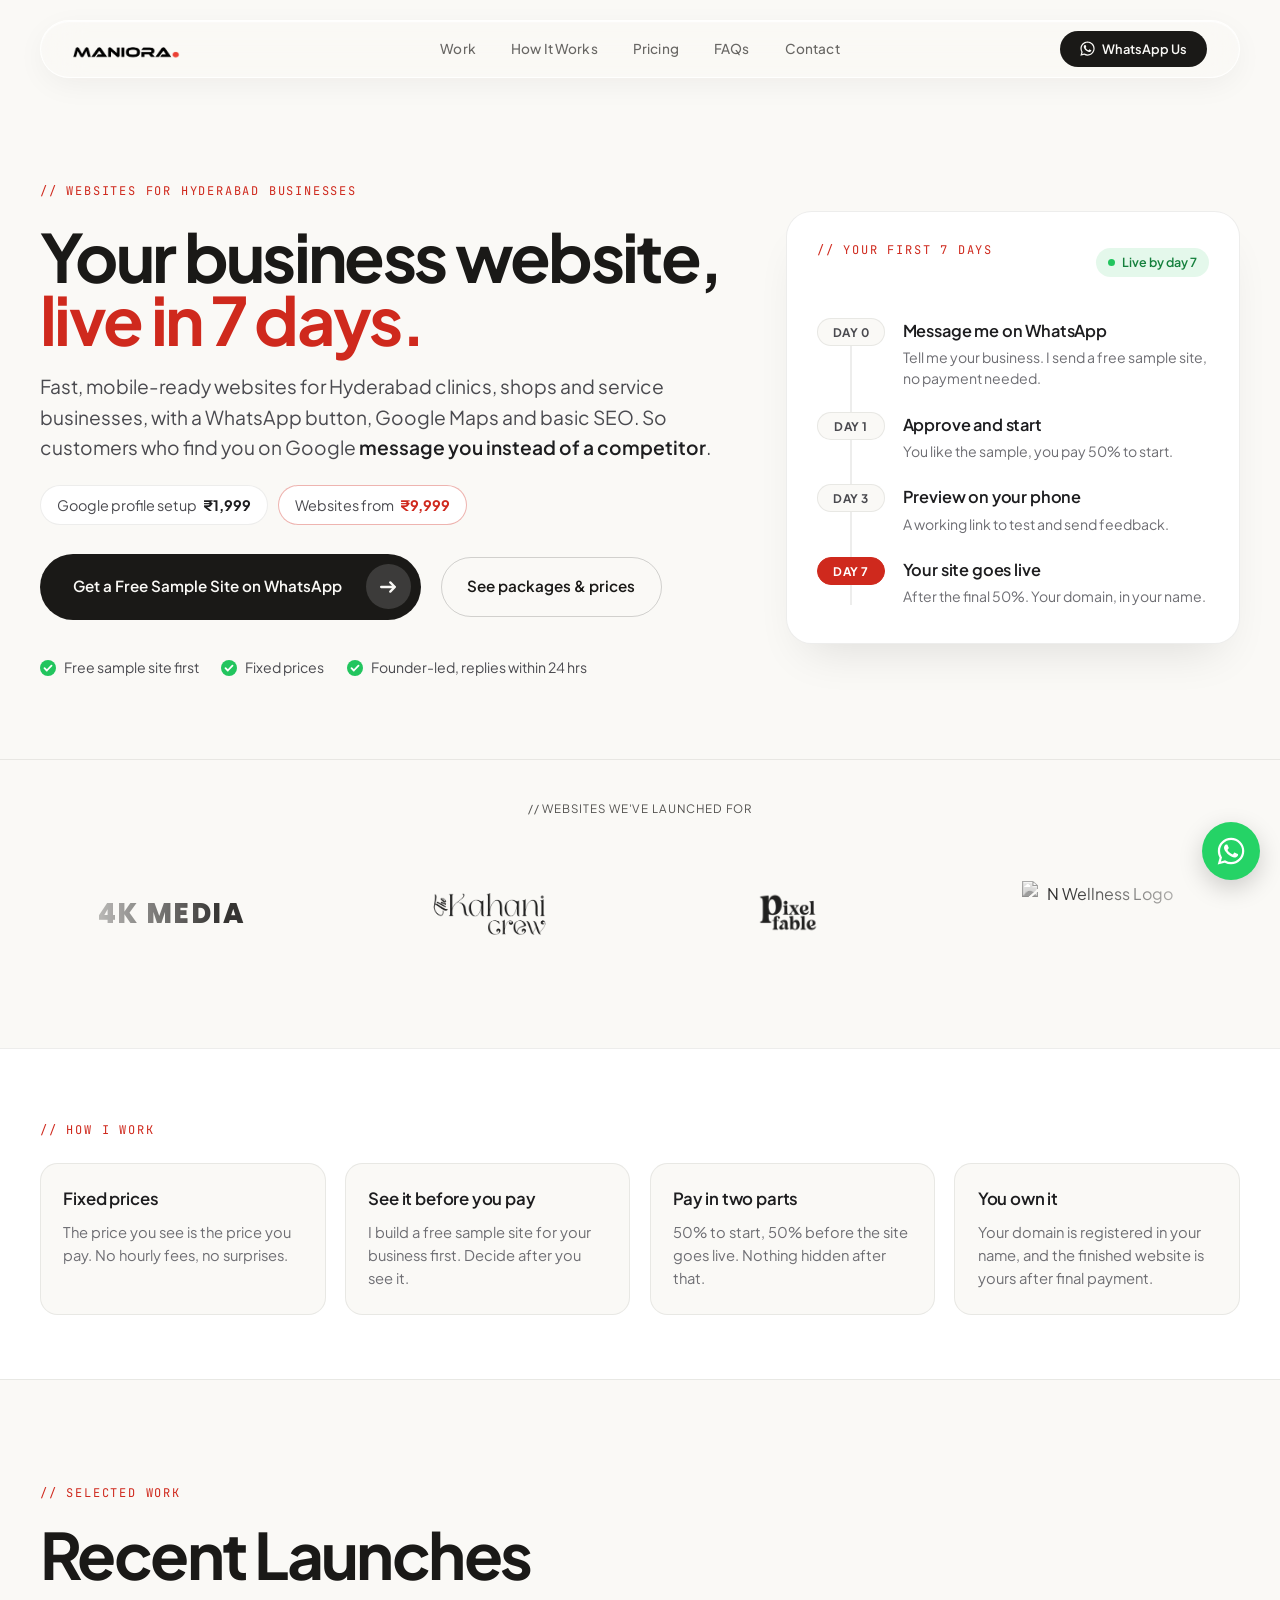
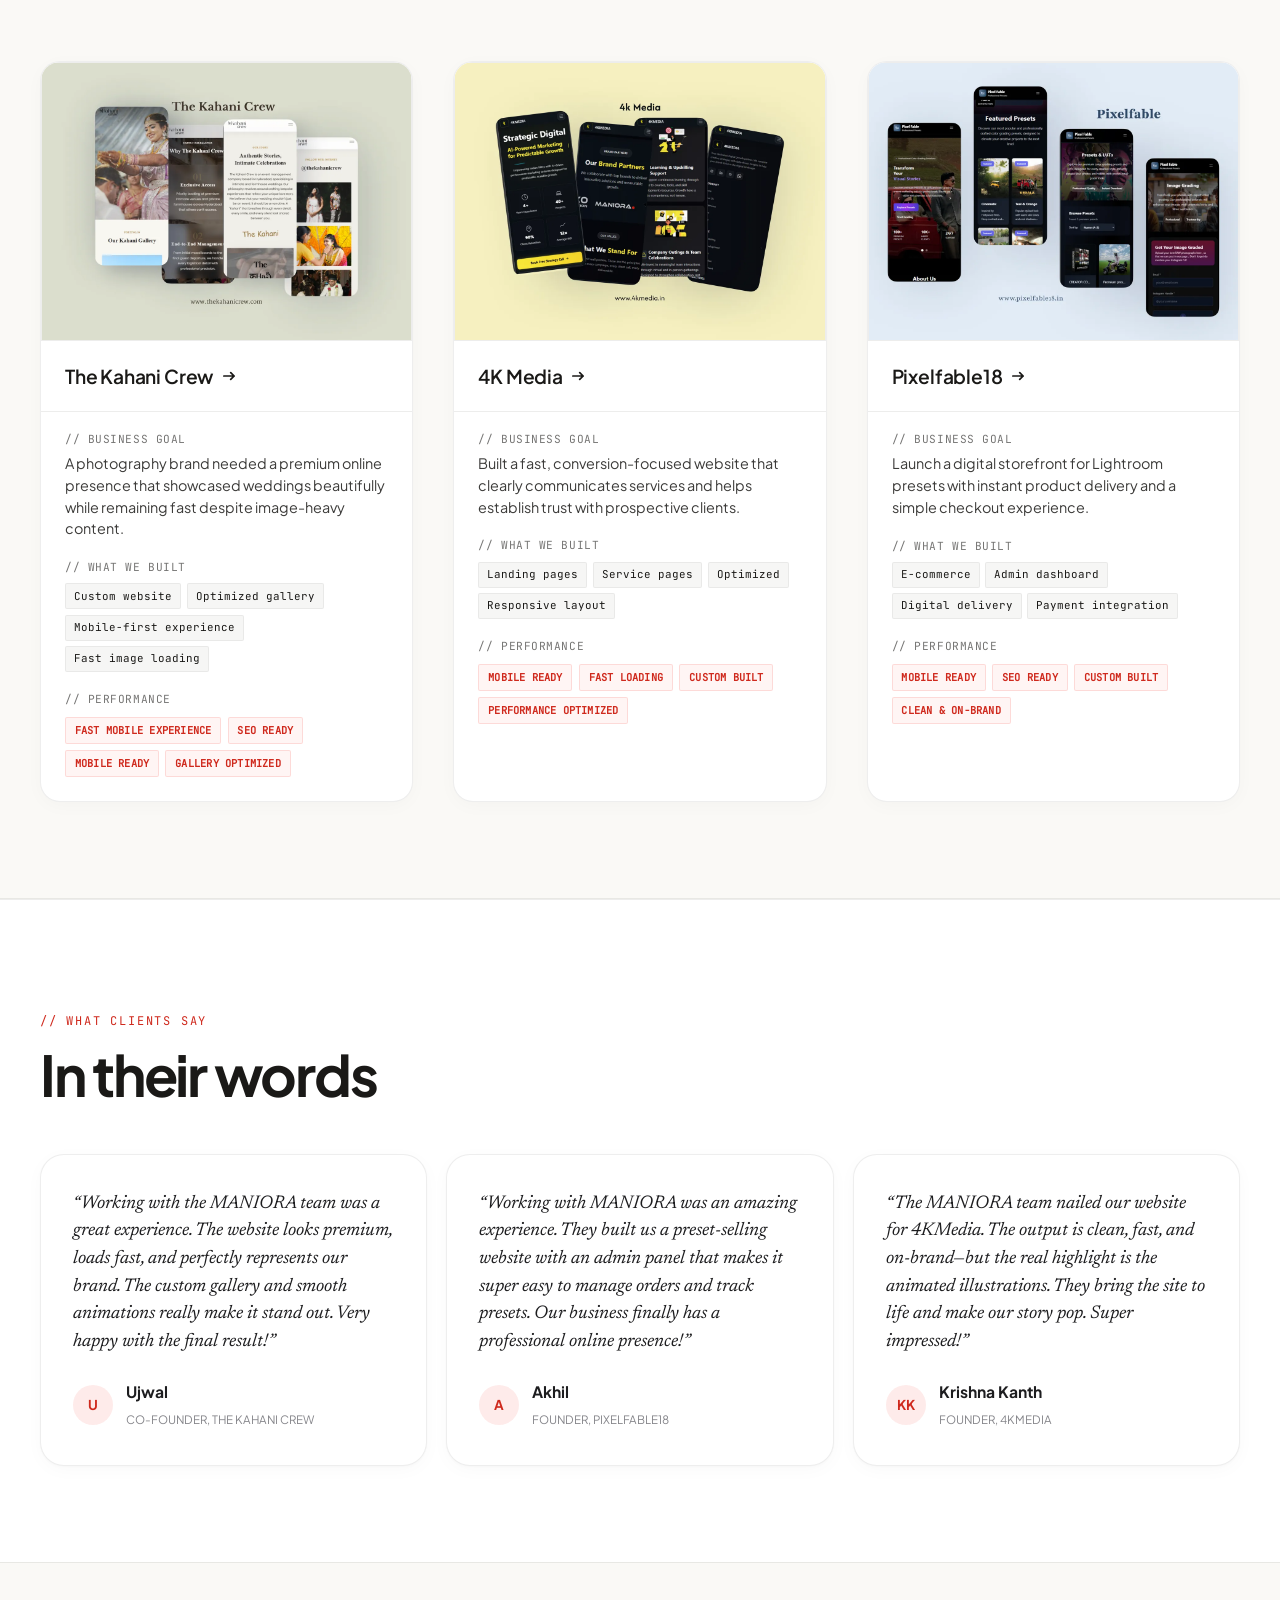
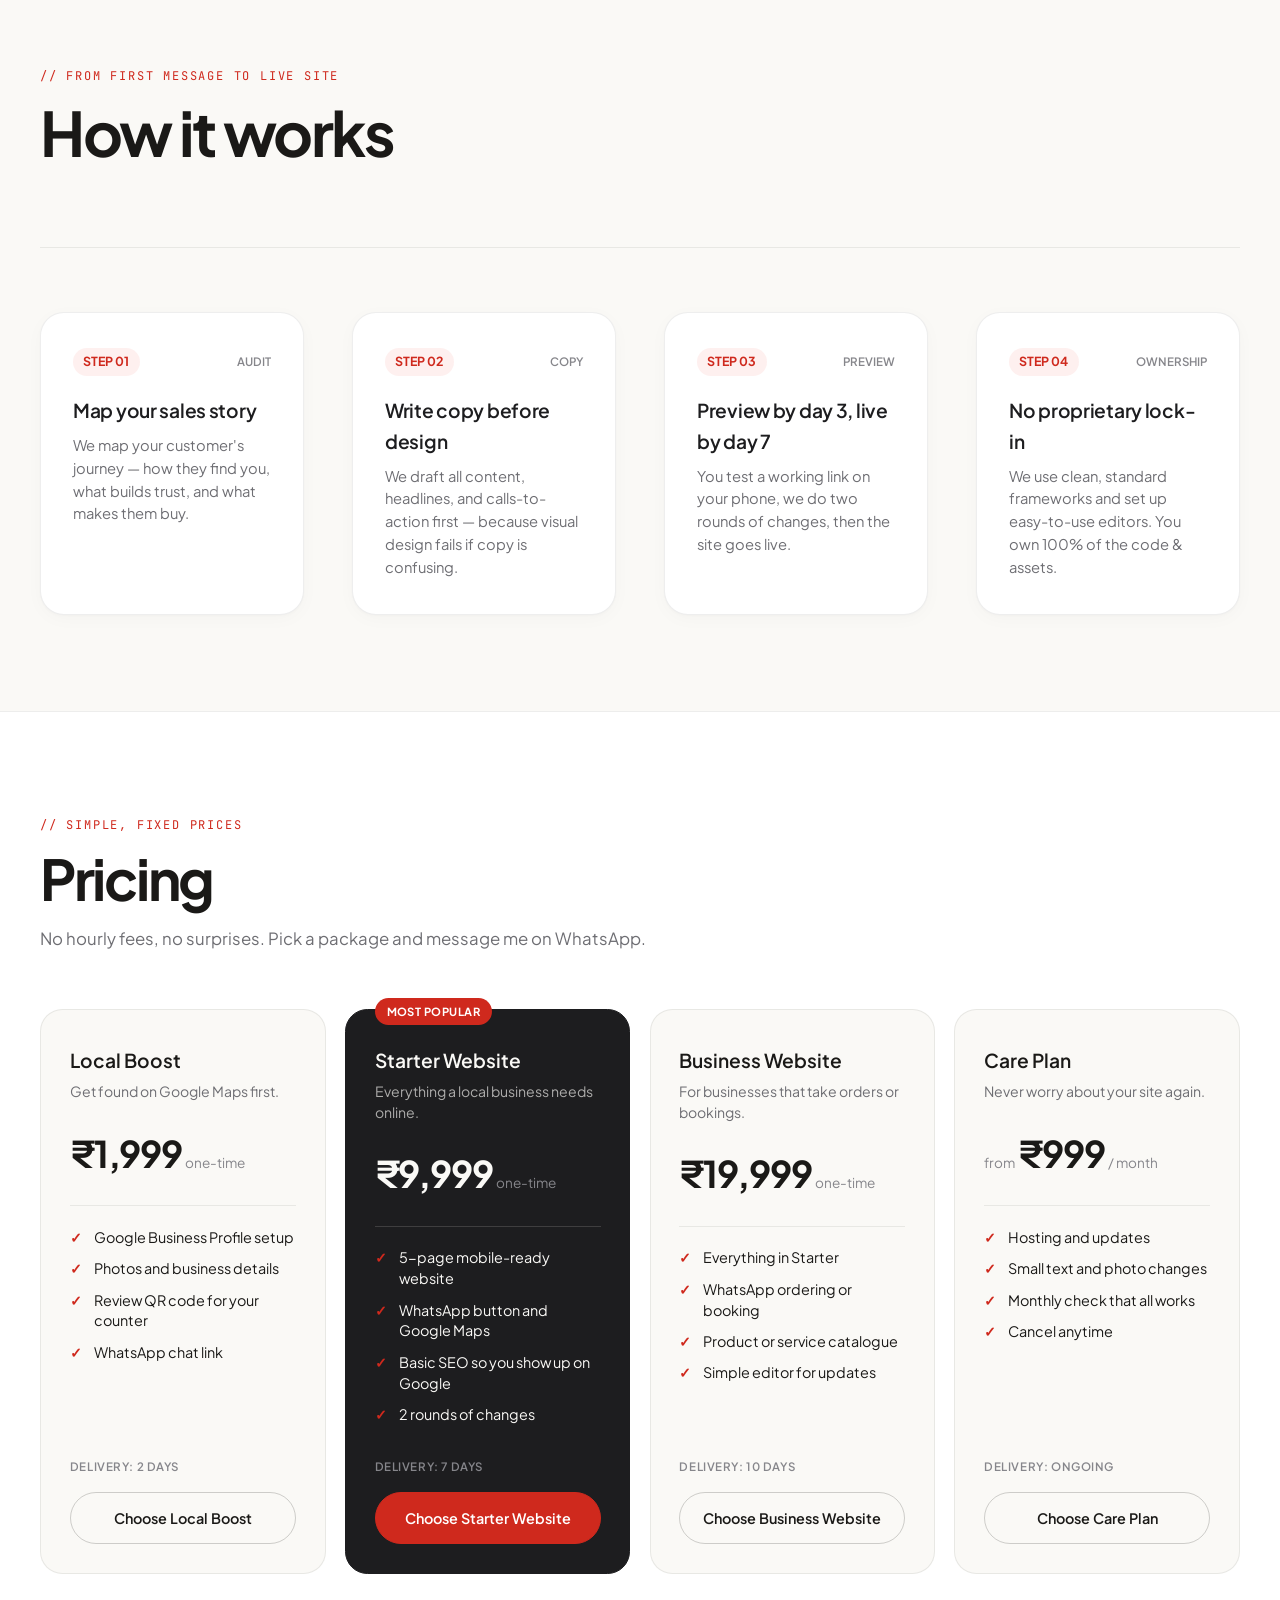
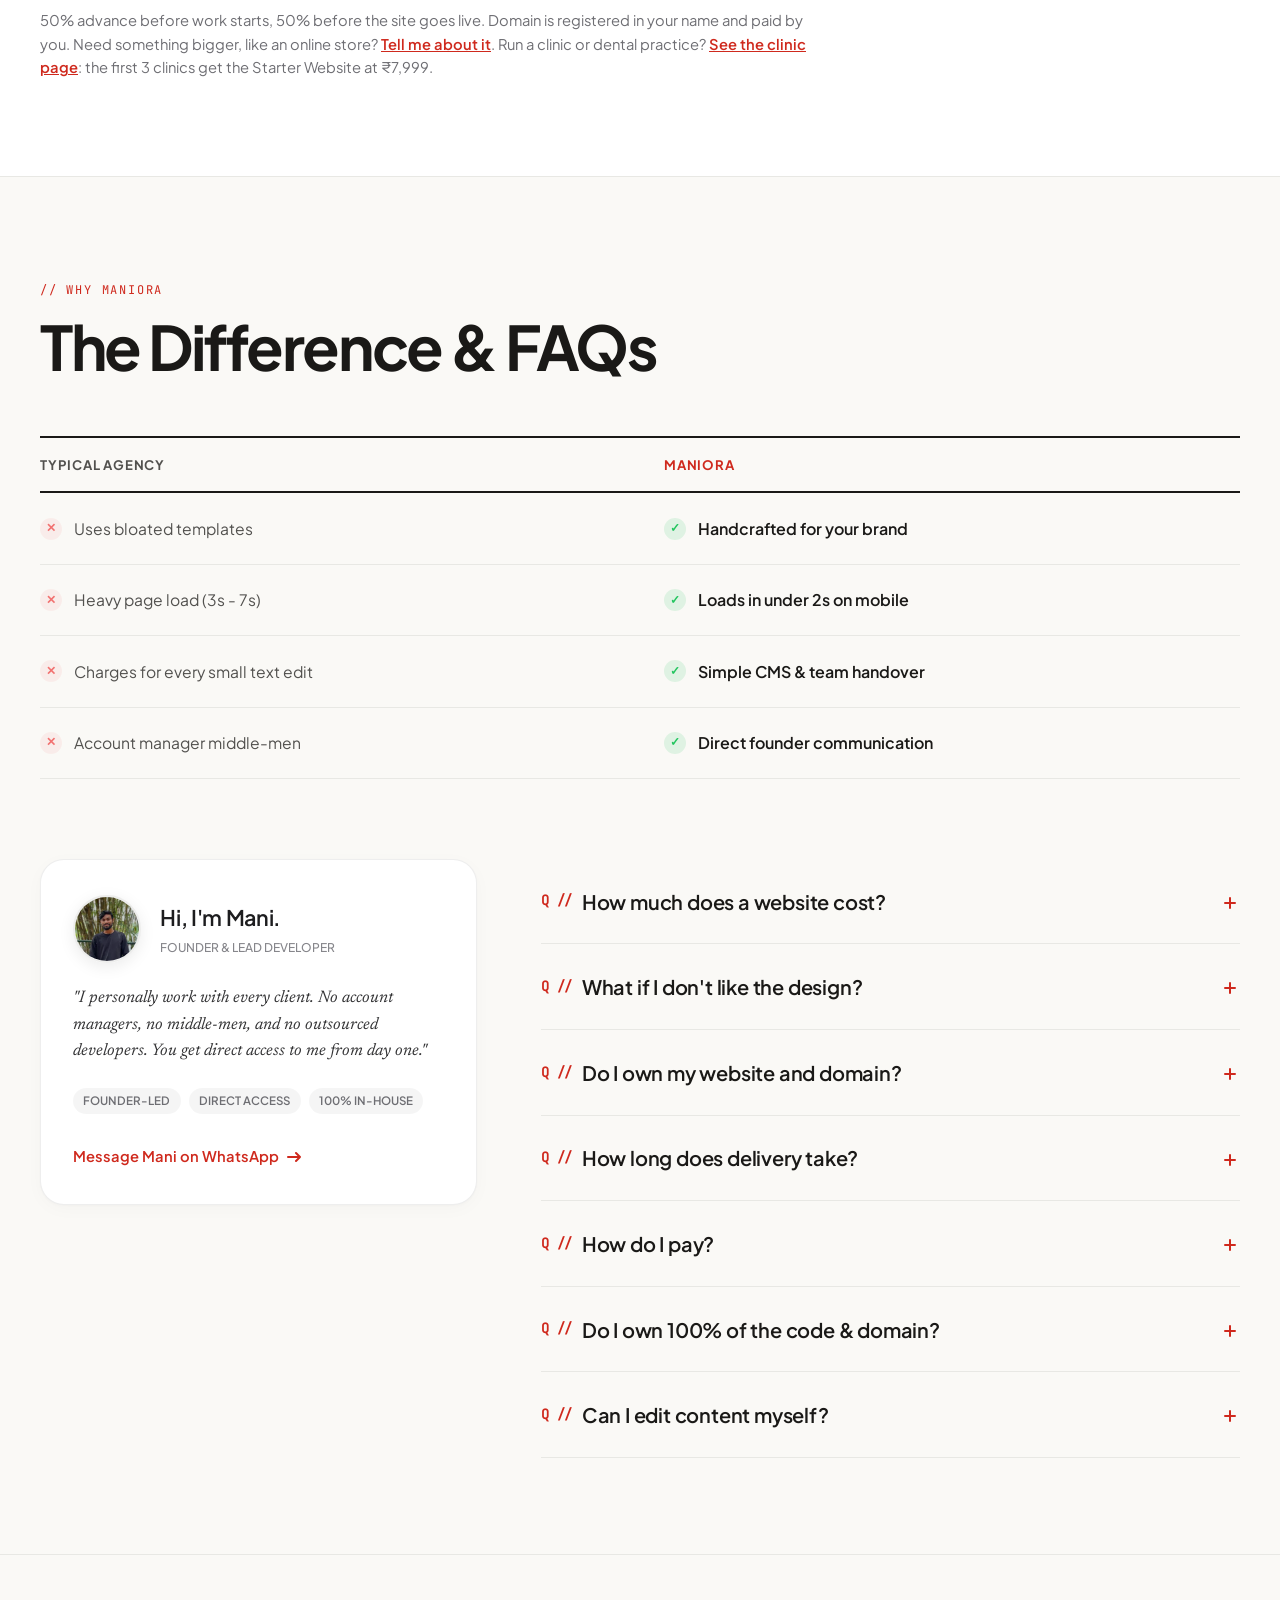
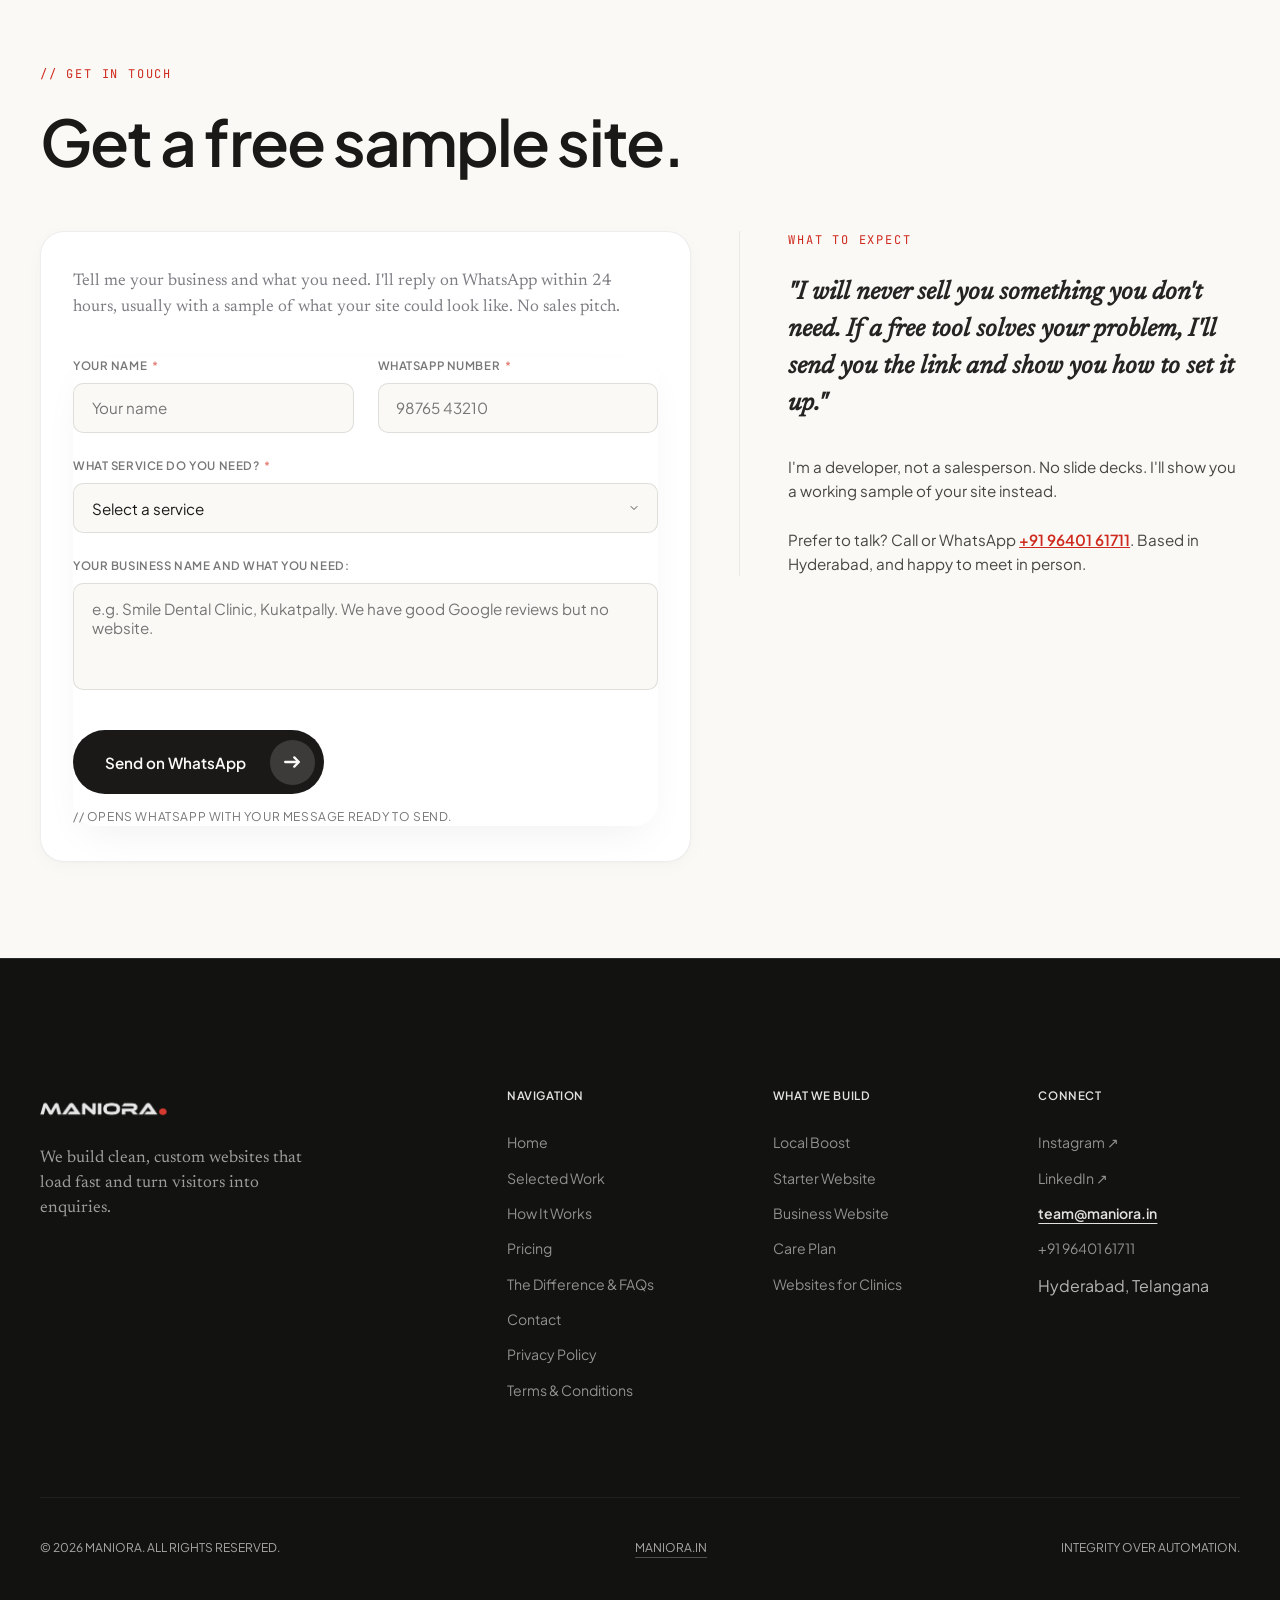
==== commit d2f8ea64: "Improve hero: clearer copy, price chips, 7-day timeline card Co-Authored-By: Claude Sonnet 5.5 <nore" ====
--- a/index.html
+++ b/index.html
@@ -118,8 +118,9 @@
             <div class="grid-layout hero-grid">
                 <div class="hero-text-block fade-in-up">
                     <span class="mono-tag">// WEBSITES FOR HYDERABAD BUSINESSES</span>
-                    <h1 class="display-title" style="font-size: clamp(2.4rem, 5.2vw, 4.4rem); margin-bottom: 1.2rem;">Your business website, live in 7 days.</h1>
-                    <p class="hero-serif-sub" style="font-size: clamp(1.15rem, 1.8vw, 1.4rem); max-width: 50ch; line-height: 1.45; margin-bottom: 2rem;">Fast, mobile-ready websites <span style="color: var(--color-accent); font-weight: 600;">from ₹9,999</span> with a WhatsApp button, Google Maps and basic SEO, so customers who find you on Google <span style="color: var(--color-accent); font-weight: 600;">message you instead of a competitor</span>. No templates, no features you don't need.</p>
+                    <h1 class="display-title" style="font-size: clamp(2.4rem, 5.2vw, 4.4rem); margin-bottom: 1.2rem;">Your business website, <span class="hero-accent">live in 7 days.</span></h1>
+                    <p class="hero-lead">Fast, mobile-ready websites for Hyderabad clinics, shops and service businesses, with a WhatsApp button, Google Maps and basic SEO. So customers who find you on Google <strong>message you instead of a competitor</strong>.</p>
+                    <div class="hero-price-row"><span class="hero-chip">Google profile setup <b>₹1,999</b></span><span class="hero-chip hero-chip--main">Websites from <b>₹9,999</b></span></div>
                     <div class="cta-container">
                         <a href="https://wa.me/919640161711?text=Hi%20Mani%2C%20I%20saw%20the%20Maniora%20website.%20I%27d%20like%20a%20free%20sample%20site%20for%20my%20business." target="_blank" rel="noopener" class="btn-primary group wa-track" data-wa-loc="hero">
                             <span>Get a Free Sample Site on WhatsApp</span>
@@ -130,40 +131,18 @@
                             </span>
                         </a>
                         <a href="#pricing" class="btn-ghost">See packages &amp; prices</a>
-                        <div style="display: flex; align-items: center; gap: 0.6rem; margin-top: 1rem; opacity: 0.85; flex-basis: 100%;">
-                            <span style="width: 8px; height: 8px; border-radius: 50%; background: #22c55e;"></span>
-                            <span class="font-mono" style="font-size: 0.78rem; letter-spacing: 0.02em;">FOUNDER-LED • BASED IN HYDERABAD • REPLIES WITHIN 24 HRS</span>
-                        </div>
+                        <ul class="hero-checks"><li>Free sample site first</li><li>Fixed prices</li><li>Founder-led, replies within 24 hrs</li></ul>
                     </div>
                 </div>
                 <div class="hero-meta-block fade-in-up delay-200">
-                    <div style="display: flex; flex-direction: column; gap: 1.2rem;">
-                        <!-- Card 1 -->
-                        <div class="apple-card" style="padding: 1.6rem 1.8rem; border-radius: 1.25rem;">
-                            <div style="display: flex; justify-content: space-between; align-items: center; margin-bottom: 0.6rem;">
-                                <span style="font-size: 1.35rem; font-weight: 700; color: #1d1d1f; letter-spacing: -0.02em;">100% Handcrafted</span>
-                                <span class="font-mono" style="font-size: 0.72rem; font-weight: 600; color: #6e6e73; background: rgba(0,0,0,0.04); padding: 0.25rem 0.65rem; border-radius: 100px; text-transform: uppercase;">Zero Templates</span>
-                            </div>
-                            <p style="font-size: 0.9rem; line-height: 1.5; color: #6e6e73; margin: 0;">We write every headline and design every screen specifically for your business — zero copy-pasting.</p>
-                        </div>
-                        
-                        <!-- Card 2 -->
-                        <div class="apple-card" style="padding: 1.6rem 1.8rem; border-radius: 1.25rem;">
-                            <div style="display: flex; justify-content: space-between; align-items: center; margin-bottom: 0.6rem;">
-                                <span style="font-size: 1.35rem; font-weight: 700; color: #1d1d1f; letter-spacing: -0.02em;">Under 2s Load</span>
-                                <span class="font-mono" style="font-size: 0.72rem; font-weight: 600; color: #6e6e73; background: rgba(0,0,0,0.04); padding: 0.25rem 0.65rem; border-radius: 100px; text-transform: uppercase;">Core Web Vitals</span>
-                            </div>
-                            <p style="font-size: 0.9rem; line-height: 1.5; color: #6e6e73; margin: 0;">Our own page loads in under 2 seconds on a slow 4G phone, so visitors don't bounce before reading.</p>
-                        </div>
-
-                        <!-- Card 3 -->
-                        <div class="apple-card" style="padding: 1.6rem 1.8rem; border-radius: 1.25rem;">
-                            <div style="display: flex; justify-content: space-between; align-items: center; margin-bottom: 0.6rem;">
-                                <span style="font-size: 1.35rem; font-weight: 700; color: #1d1d1f; letter-spacing: -0.02em;">7-Day Delivery</span>
-                                <span class="font-mono" style="font-size: 0.72rem; font-weight: 600; color: #6e6e73; background: rgba(0,0,0,0.04); padding: 0.25rem 0.65rem; border-radius: 100px; text-transform: uppercase;">Live Previews</span>
-                            </div>
-                            <p style="font-size: 0.9rem; line-height: 1.5; color: #6e6e73; margin: 0;">You get a working preview link by day 3 to test on your phone. Live by day 7.</p>
-                        </div>
+                    <div class="hero-timeline" aria-label="Your first 7 days">
+                        <div class="ht-head"><span class="mono-tag">// YOUR FIRST 7 DAYS</span><span class="ht-live"><i></i> Live by day 7</span></div>
+                        <ol class="ht-steps">
+                            <li><span class="ht-day">Day 0</span><div><strong>Message me on WhatsApp</strong><p>Tell me your business. I send a free sample site, no payment needed.</p></div></li>
+                            <li><span class="ht-day">Day 1</span><div><strong>Approve and start</strong><p>You like the sample, you pay 50% to start.</p></div></li>
+                            <li><span class="ht-day">Day 3</span><div><strong>Preview on your phone</strong><p>A working link to test and send feedback.</p></div></li>
+                            <li><span class="ht-day ht-day--live">Day 7</span><div><strong>Your site goes live</strong><p>After the final 50%. Your domain, in your name.</p></div></li>
+                        </ol>
                     </div>
                 </div>
             </div>
--- a/styles.css
+++ b/styles.css
@@ -2424,3 +2424,28 @@
 .trust-grid span { font-size: 0.92rem; line-height: 1.55; color: #6e6e73; }
 @media (max-width: 960px) { .trust-grid { grid-template-columns: 1fr 1fr; } }
 @media (max-width: 560px) { .trust-strip { padding: 3.5rem 0 3rem; } .trust-grid { grid-template-columns: 1fr; } }
+
+/* Hero v2 */
+.hero-accent { color: var(--color-accent); }
+.hero-lead { font-size: clamp(1.05rem, 1.5vw, 1.2rem); line-height: 1.6; color: #4a4a4f; max-width: 52ch; margin: 0 0 1.4rem; }
+.hero-lead strong { color: #1d1d1f; font-weight: 600; }
+.hero-price-row { display: flex; flex-wrap: wrap; gap: 0.6rem; margin: 0 0 1.8rem; }
+.hero-chip { font-size: 0.9rem; color: #4a4a4f; background: #fff; border: 1px solid var(--color-border-light); border-radius: 100px; padding: 0.45rem 1rem; }
+.hero-chip b { color: #1d1d1f; font-weight: 700; margin-left: 0.25rem; }
+.hero-chip--main { border-color: rgba(207,41,29,0.35); }
+.hero-chip--main b { color: var(--color-accent); }
+.hero-checks { list-style: none; margin: 1.4rem 0 0; padding: 0; display: flex; flex-wrap: wrap; gap: 0.5rem 1.4rem; flex-basis: 100%; }
+.hero-checks li { font-size: 0.88rem; color: #4a4a4f; display: flex; align-items: center; gap: 0.5rem; }
+.hero-checks li::before { content: ""; width: 16px; height: 16px; border-radius: 50%; background: #22c55e url("data:image/svg+xml,%3Csvg xmlns='http://www.w3.org/2000/svg' viewBox='0 0 16 16'%3E%3Cpath d='M4.5 8.2l2.3 2.3 4.7-4.9' fill='none' stroke='white' stroke-width='1.8' stroke-linecap='round' stroke-linejoin='round'/%3E%3C/svg%3E") center/100% no-repeat; flex: none; }
+.hero-timeline { background: #fff; border: 1px solid var(--color-border-light); border-radius: 1.6rem; padding: 1.8rem 1.9rem 1.5rem; box-shadow: 0 24px 48px -20px rgba(0,0,0,0.12); }
+.ht-head { display: flex; justify-content: space-between; align-items: center; gap: 1rem; margin-bottom: 1.4rem; }
+.ht-live { font-size: 0.78rem; font-weight: 600; color: #15803d; background: rgba(34,197,94,0.12); padding: 0.3rem 0.75rem; border-radius: 100px; display: inline-flex; align-items: center; gap: 0.4rem; white-space: nowrap; }
+.ht-live i { width: 7px; height: 7px; border-radius: 50%; background: #22c55e; }
+.ht-steps { list-style: none; margin: 0; padding: 0; position: relative; }
+.ht-steps::before { content: ""; position: absolute; left: 33px; top: 14px; bottom: 14px; width: 2px; background: var(--color-border-light); }
+.ht-steps li { display: flex; gap: 1.1rem; padding: 0.7rem 0; position: relative; }
+.ht-day { flex: none; width: 68px; height: 28px; line-height: 28px; text-align: center; font-size: 0.74rem; font-weight: 700; letter-spacing: 0.04em; text-transform: uppercase; background: var(--color-bg-light); border: 1px solid var(--color-border-light); border-radius: 100px; color: #4a4a4f; position: relative; z-index: 1; }
+.ht-day--live { background: var(--color-accent); border-color: var(--color-accent); color: #fff; }
+.ht-steps strong { display: block; font-size: 1.02rem; font-weight: 600; color: #1d1d1f; letter-spacing: -0.01em; }
+.ht-steps p { margin: 0.2rem 0 0; font-size: 0.88rem; line-height: 1.5; color: #6e6e73; }
+@media (max-width: 560px) { .hero-timeline { padding: 1.4rem 1.2rem 1.1rem; } .ht-head { flex-direction: column; align-items: flex-start; } .ht-steps::before { left: 29px; } .ht-day { width: 58px; font-size: 0.68rem; } }
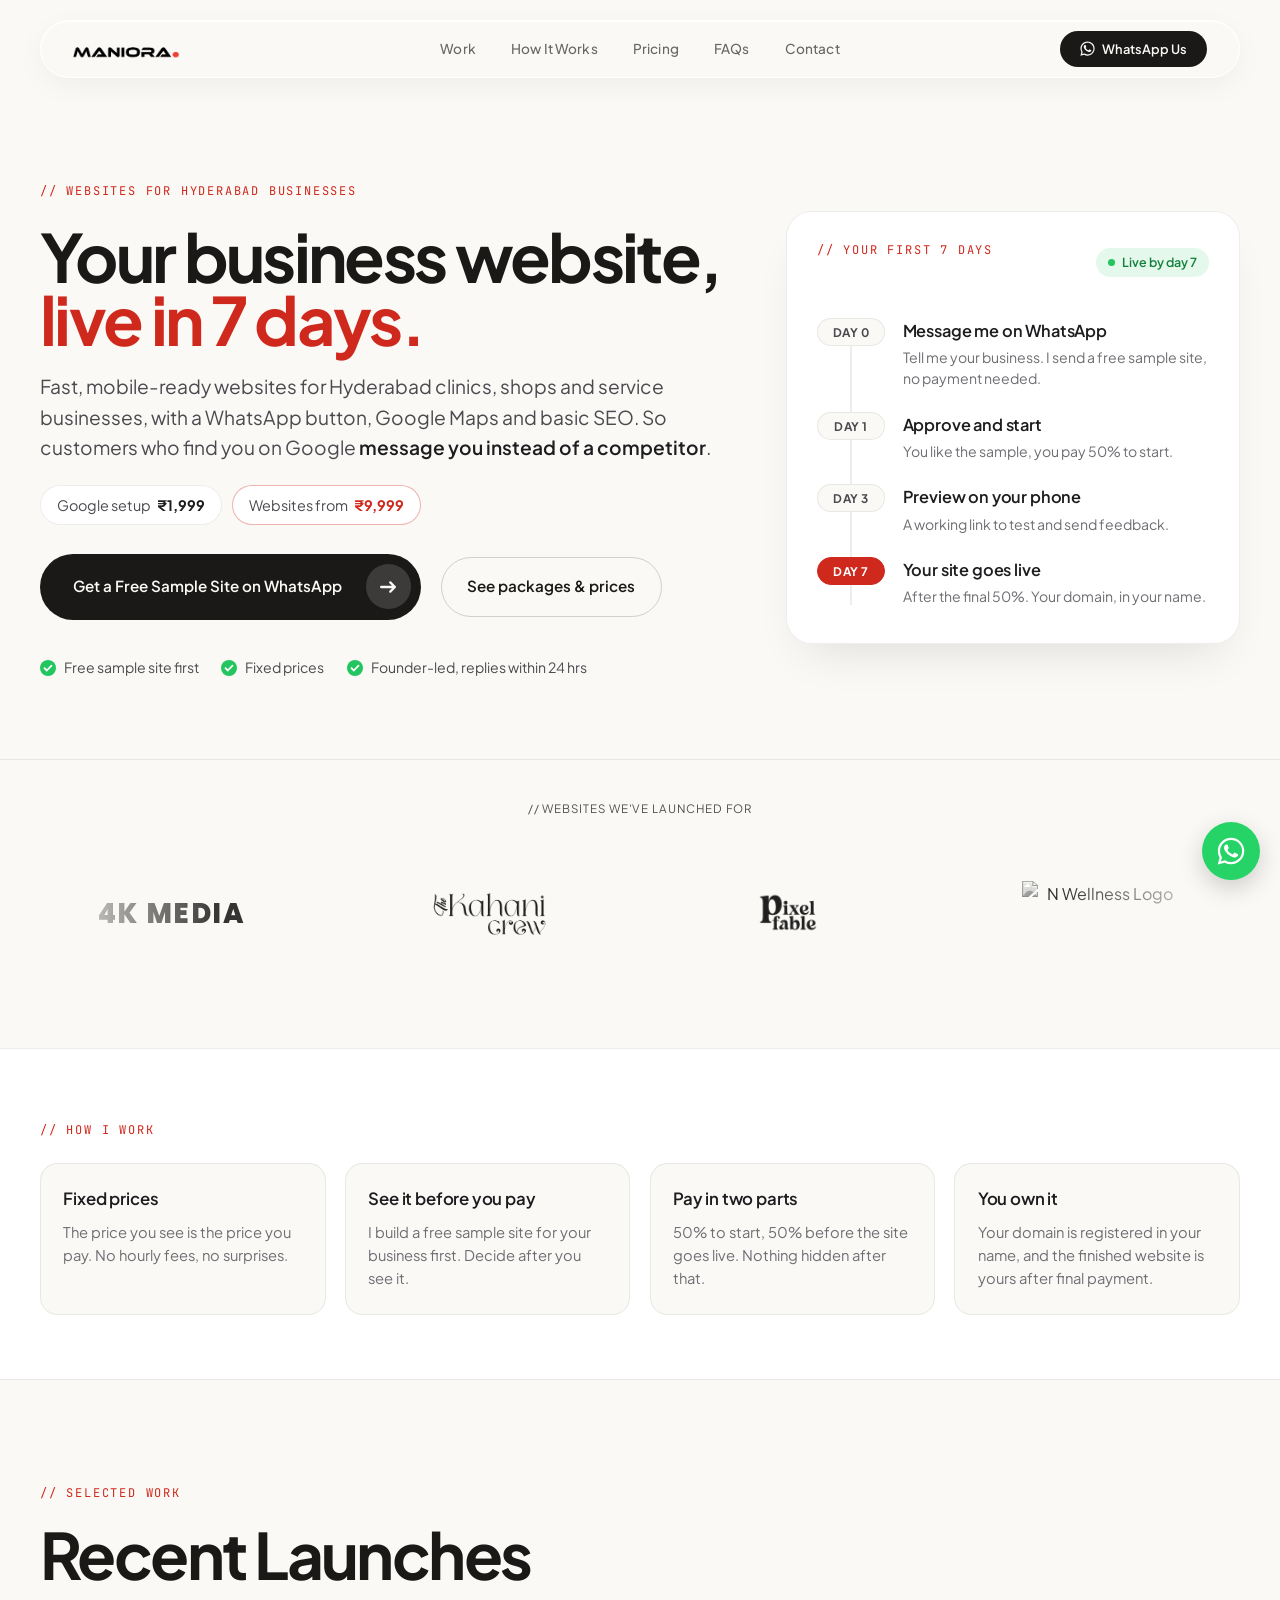
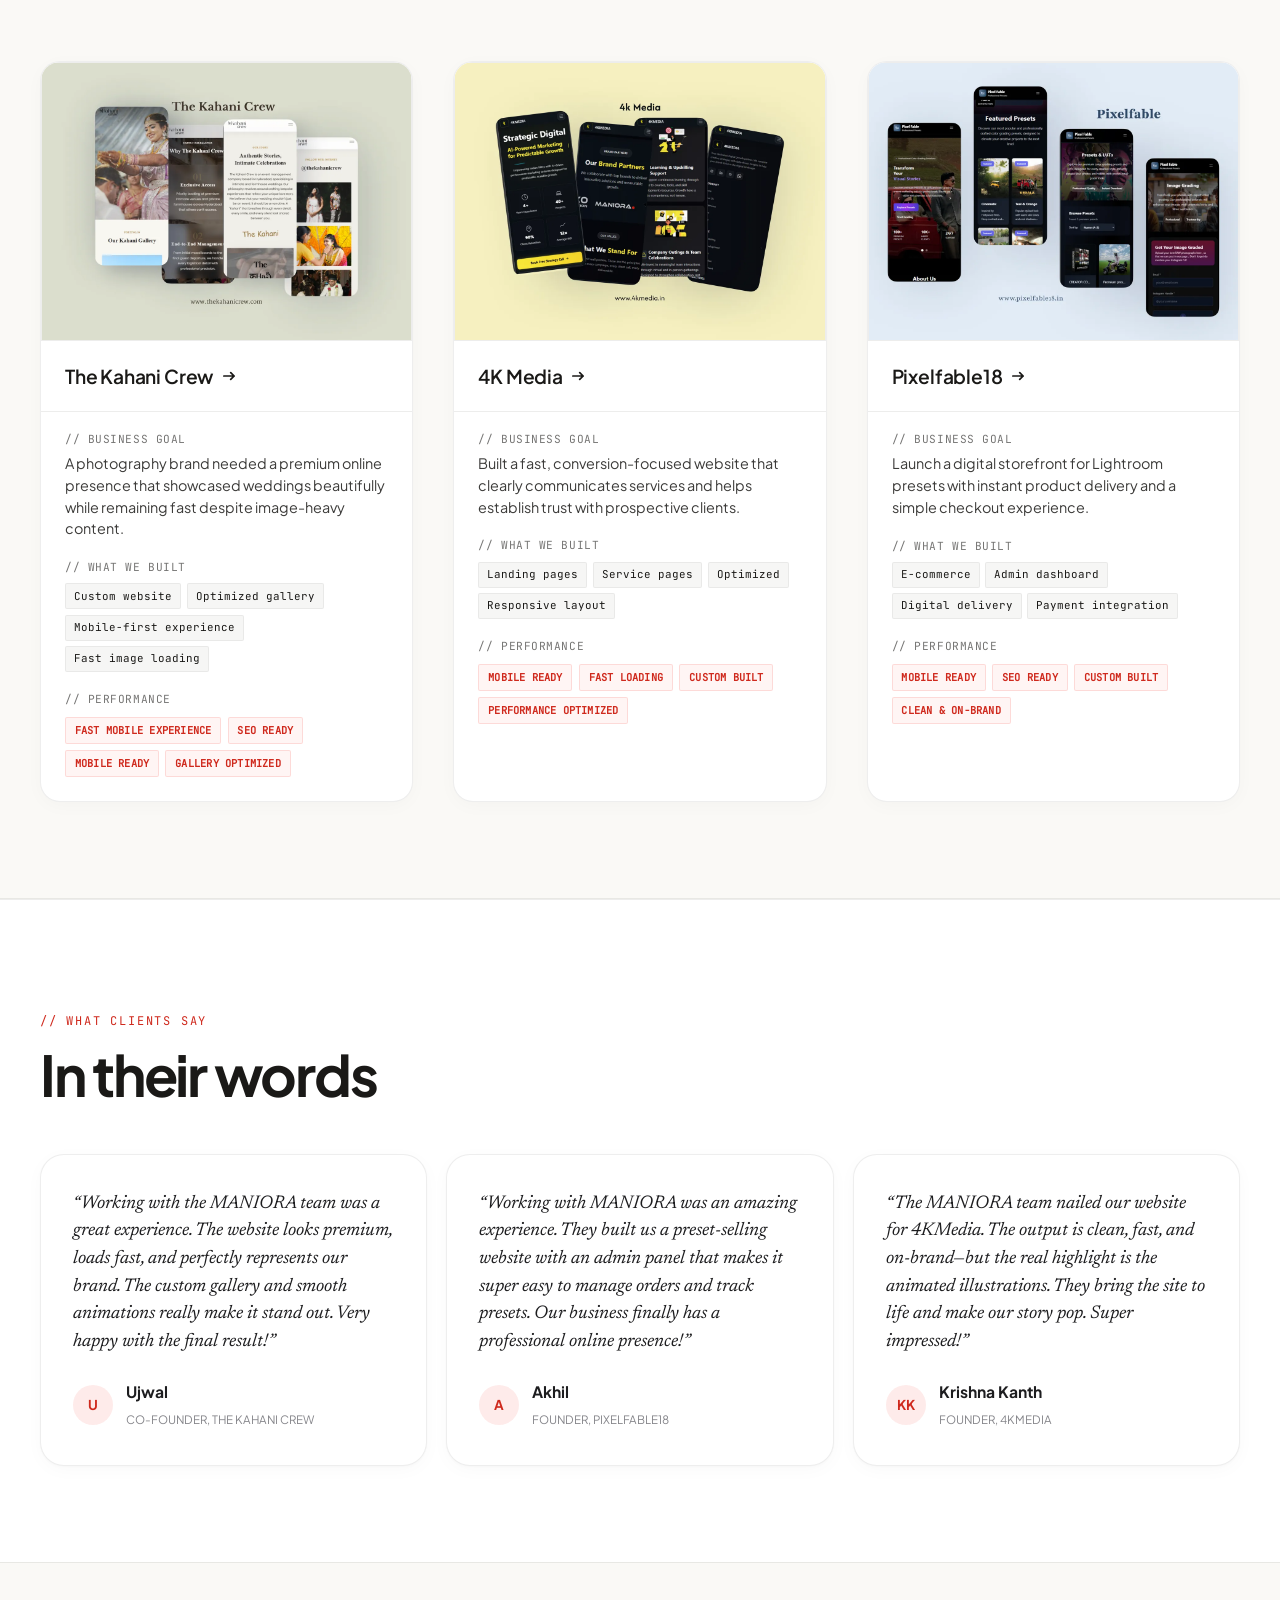
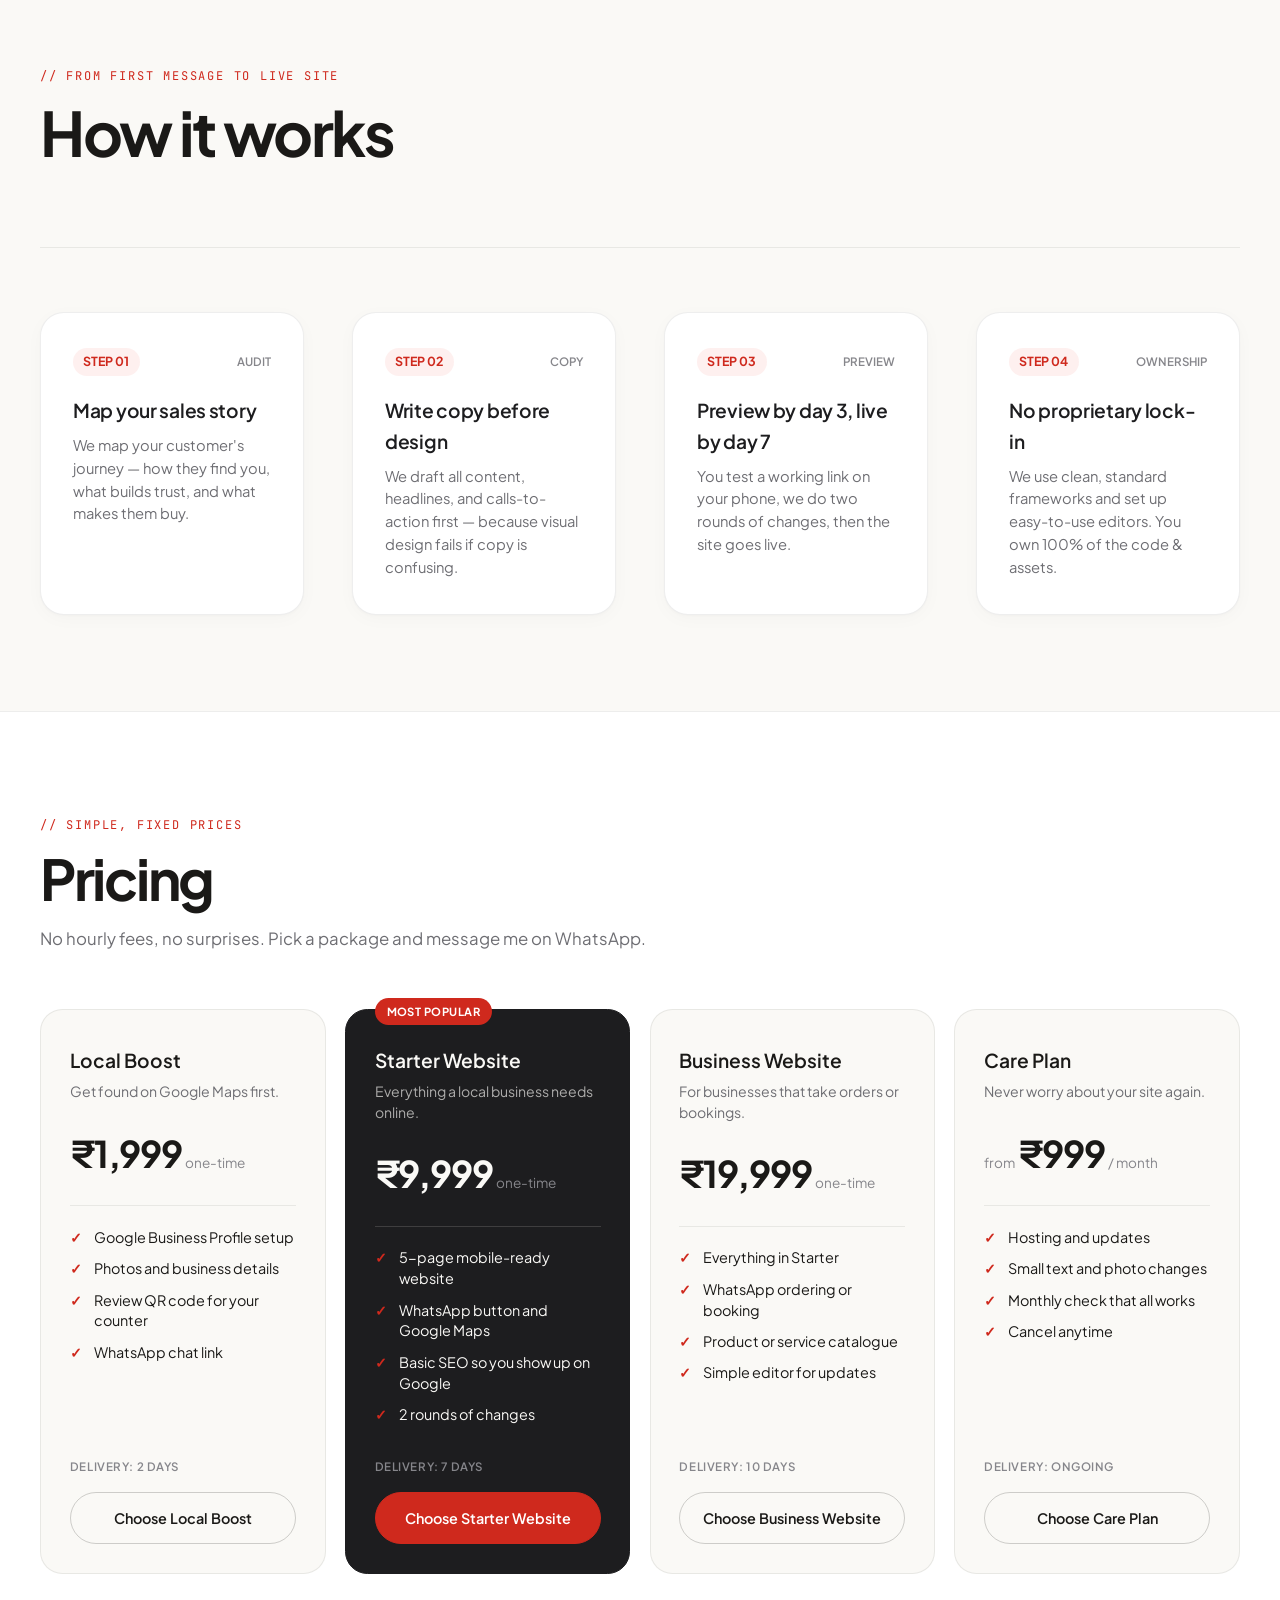
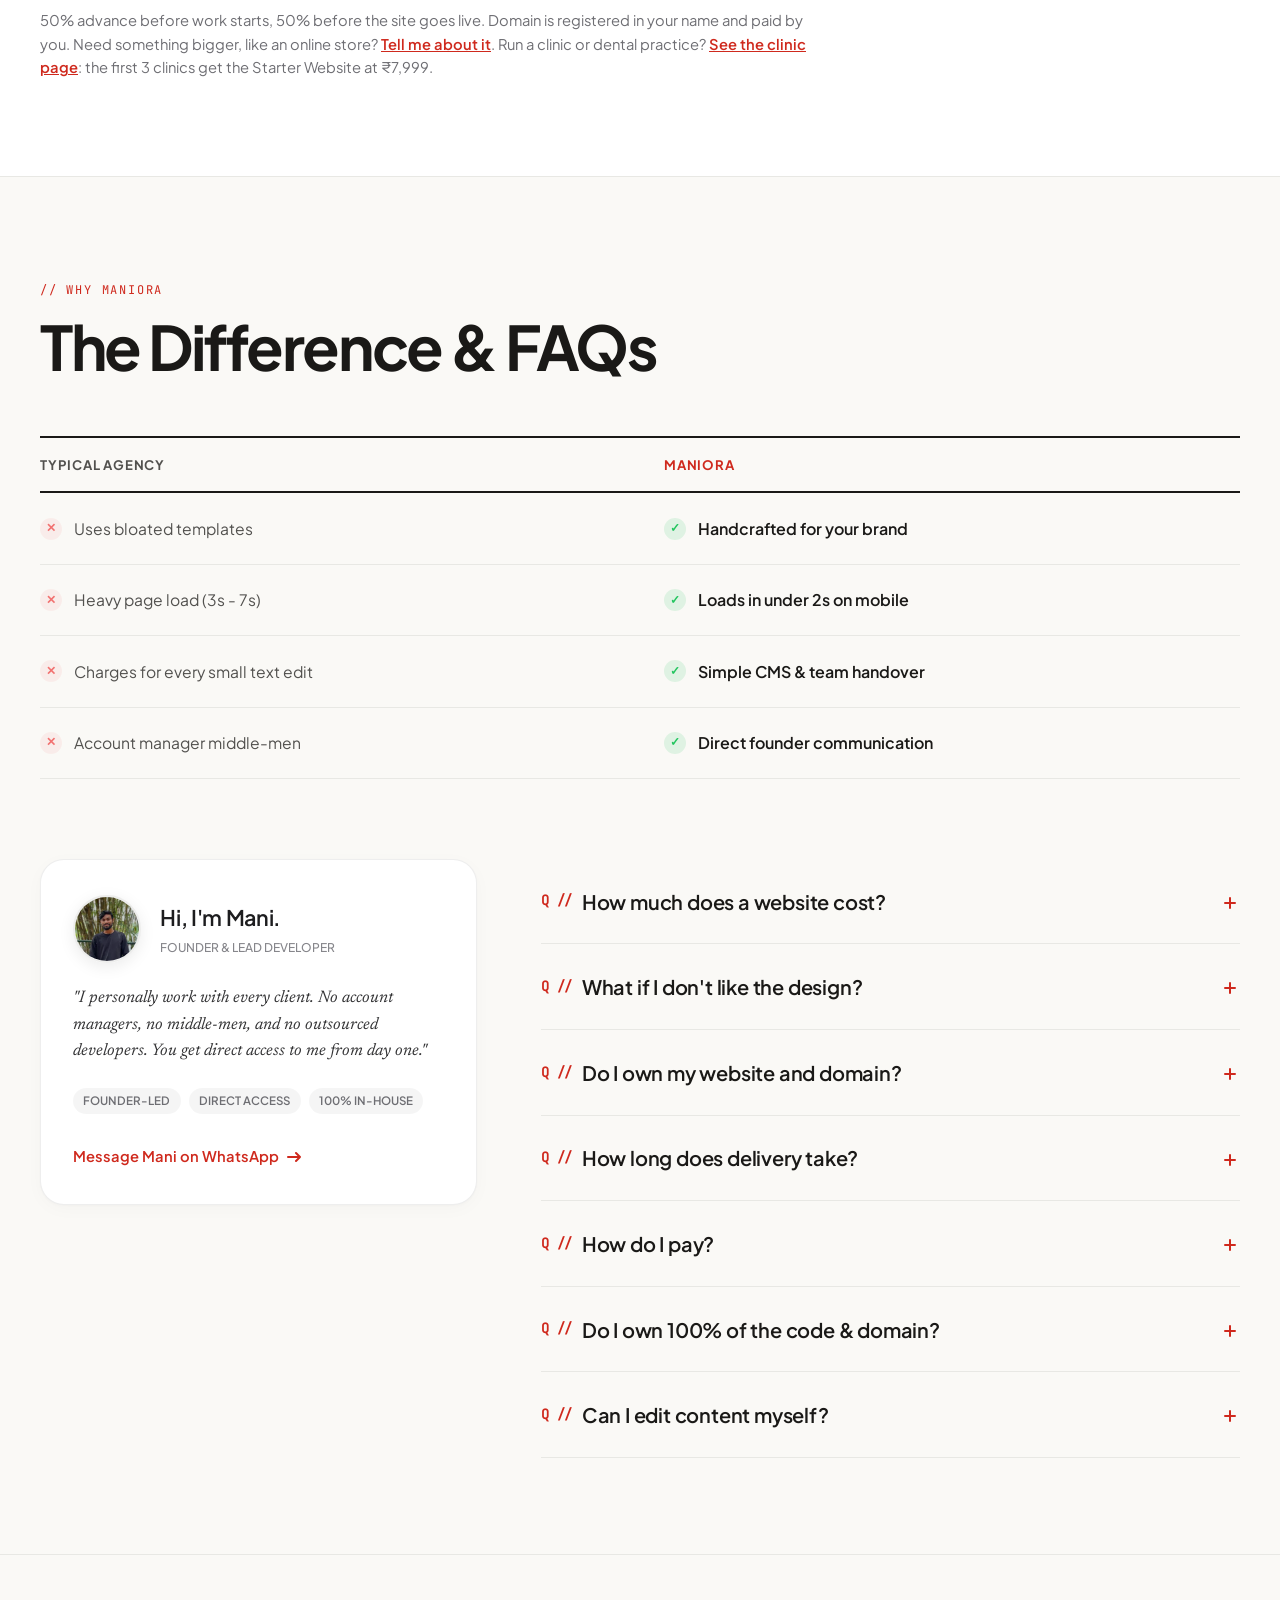
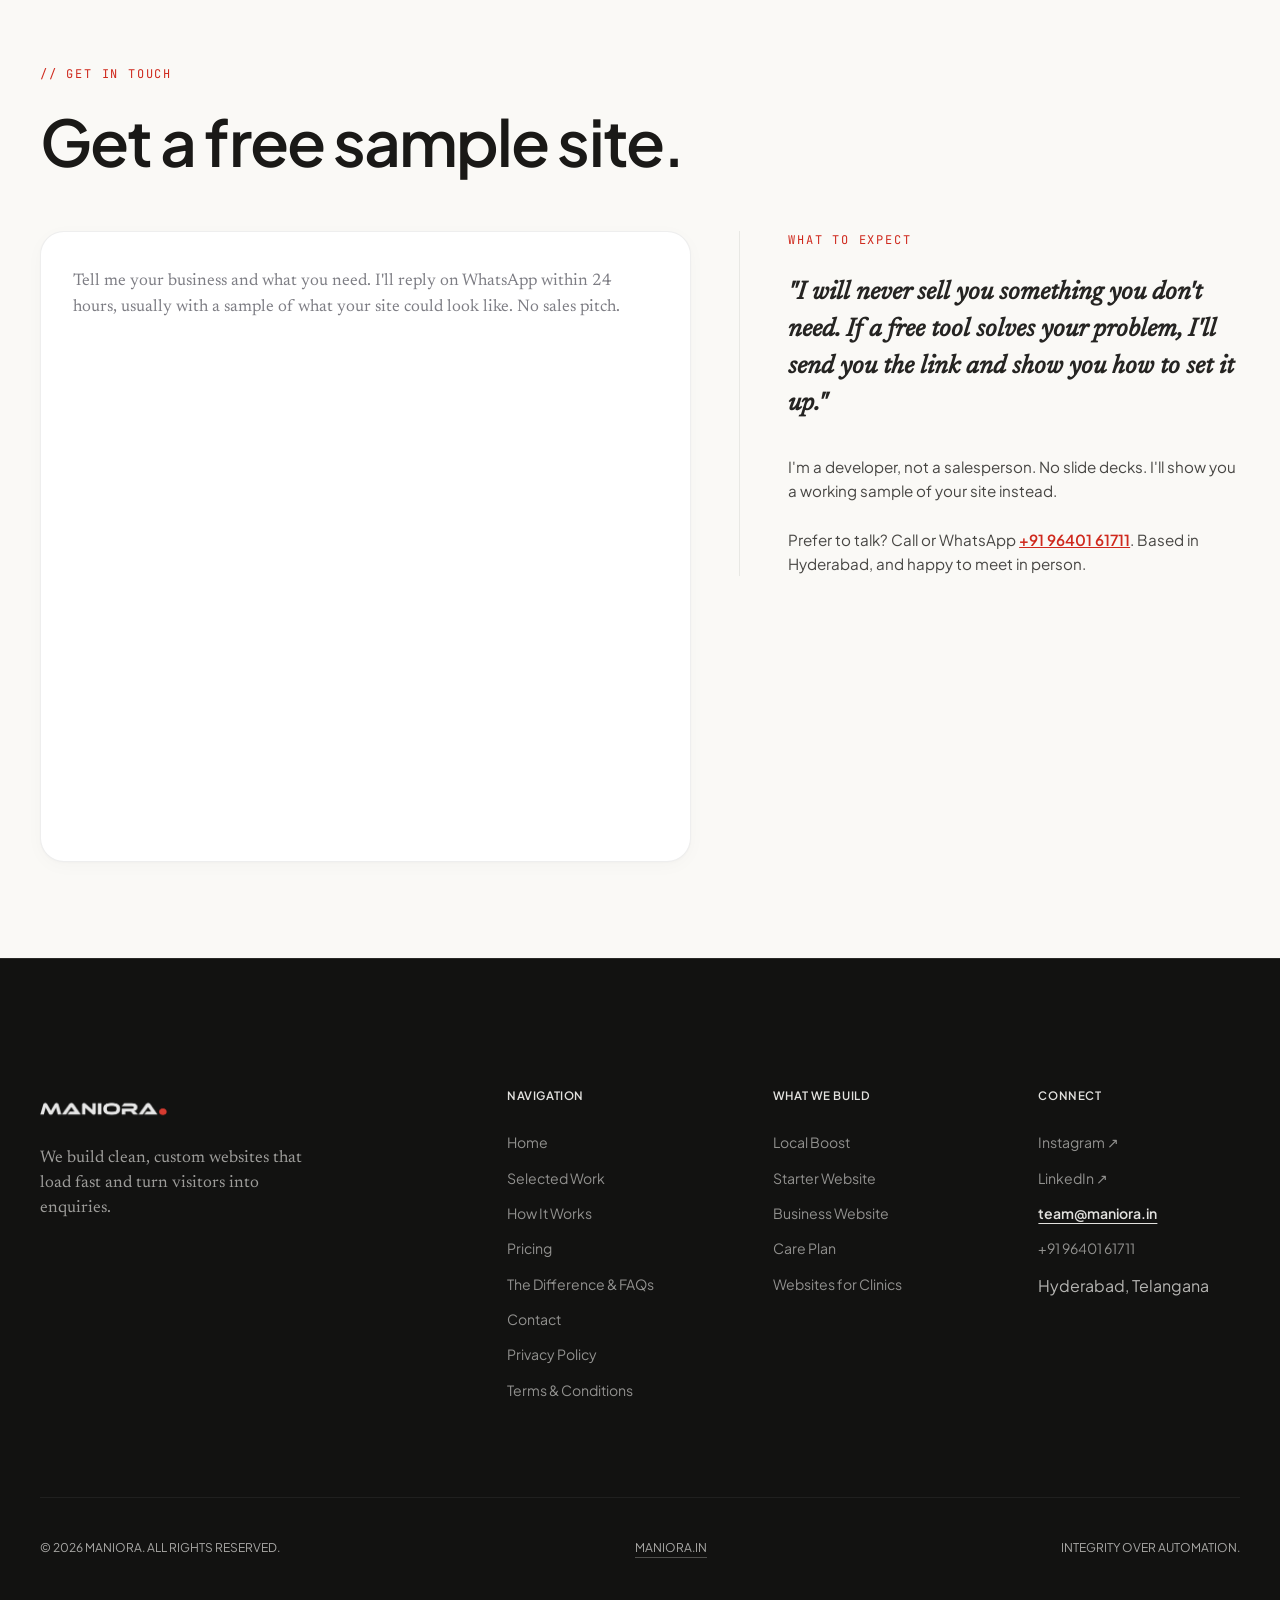
==== commit ddfd4d0b: "Refine hero layout on phones Co-Authored-By: Claude Sonnet 5.5 <noreply@anthropic.com> Claude-Sessio" ====
--- a/index.html
+++ b/index.html
@@ -120,7 +120,7 @@
                     <span class="mono-tag">// WEBSITES FOR HYDERABAD BUSINESSES</span>
                     <h1 class="display-title" style="font-size: clamp(2.4rem, 5.2vw, 4.4rem); margin-bottom: 1.2rem;">Your business website, <span class="hero-accent">live in 7 days.</span></h1>
                     <p class="hero-lead">Fast, mobile-ready websites for Hyderabad clinics, shops and service businesses, with a WhatsApp button, Google Maps and basic SEO. So customers who find you on Google <strong>message you instead of a competitor</strong>.</p>
-                    <div class="hero-price-row"><span class="hero-chip">Google profile setup <b>₹1,999</b></span><span class="hero-chip hero-chip--main">Websites from <b>₹9,999</b></span></div>
+                    <div class="hero-price-row"><span class="hero-chip">Google setup <b>₹1,999</b></span><span class="hero-chip hero-chip--main">Websites from <b>₹9,999</b></span></div>
                     <div class="cta-container">
                         <a href="https://wa.me/919640161711?text=Hi%20Mani%2C%20I%20saw%20the%20Maniora%20website.%20I%27d%20like%20a%20free%20sample%20site%20for%20my%20business." target="_blank" rel="noopener" class="btn-primary group wa-track" data-wa-loc="hero">
                             <span>Get a Free Sample Site on WhatsApp</span>
--- a/styles.css
+++ b/styles.css
@@ -2448,4 +2448,31 @@
 .ht-day--live { background: var(--color-accent); border-color: var(--color-accent); color: #fff; }
 .ht-steps strong { display: block; font-size: 1.02rem; font-weight: 600; color: #1d1d1f; letter-spacing: -0.01em; }
 .ht-steps p { margin: 0.2rem 0 0; font-size: 0.88rem; line-height: 1.5; color: #6e6e73; }
-@media (max-width: 560px) { .hero-timeline { padding: 1.4rem 1.2rem 1.1rem; } .ht-head { flex-direction: column; align-items: flex-start; } .ht-steps::before { left: 29px; } .ht-day { width: 58px; font-size: 0.68rem; } }
+@media (max-width: 560px) { .hero-timeline { padding: 1.4rem 1.2rem 1.1rem; } .ht-head { flex-direction: column; align-items: flex-start; } .ht-steps::before { left: 29px; } .ht-day { width: 62px; font-size: 0.72rem; } }
+
+/* Mobile polish: readable text and comfortable tap targets */
+.nav-toggle { box-sizing: content-box; padding: 15px 11px; margin-right: -11px; }
+@media (max-width: 768px) {
+    [style*="font-size: 0.68rem"], [style*="font-size: 0.7rem"], [style*="font-size: 0.72rem"], .metric-badge, .font-mono { font-size: max(0.75rem, 12px) !important; }
+    .mono-tag { font-size: max(0.75rem, 12px); }
+    main p a[href], .price-note a { display: inline-block; padding: 0.55rem 0; margin: -0.55rem 0; }
+    footer a { display: inline-block; padding: 0.5rem 0; }
+    .wa-track { min-height: 44px; }
+    .price-delivery, .price-badge { font-size: 0.75rem; }
+}
+
+/* Mobile hero refinements */
+@media (max-width: 640px) {
+    .hero-text-block .mono-tag { letter-spacing: 0.02em; font-size: 0.75rem; white-space: nowrap; }
+    #hero .display-title { font-size: clamp(2.1rem, 9.2vw, 2.7rem) !important; line-height: 1.04; margin-bottom: 1rem !important; text-wrap: balance; }
+    .hero-accent { white-space: nowrap; }
+    .hero-lead { font-size: 1rem; line-height: 1.55; margin-bottom: 1.2rem; }
+    .hero-price-row { display: grid; grid-template-columns: 1fr 1fr; gap: 0.6rem; margin-bottom: 1.4rem; }
+    .hero-chip { display: flex; flex-direction: column; gap: 0.1rem; border-radius: 1rem; padding: 0.65rem 0.9rem; font-size: 0.78rem; line-height: 1.25; }
+    .hero-chip b { margin: 0; font-size: 1.15rem; }
+    #hero .cta-container { gap: 0.7rem; }
+    #hero .btn-primary, #hero .btn-ghost { width: 100%; justify-content: center; }
+    #hero .btn-primary { font-size: 0.98rem; padding-top: 0.85rem; padding-bottom: 0.85rem; }
+    .hero-checks { gap: 0.45rem 1.1rem; margin-top: 1.1rem; }
+    .wa-float { width: 52px; height: 52px; right: 14px; bottom: 14px; }
+}
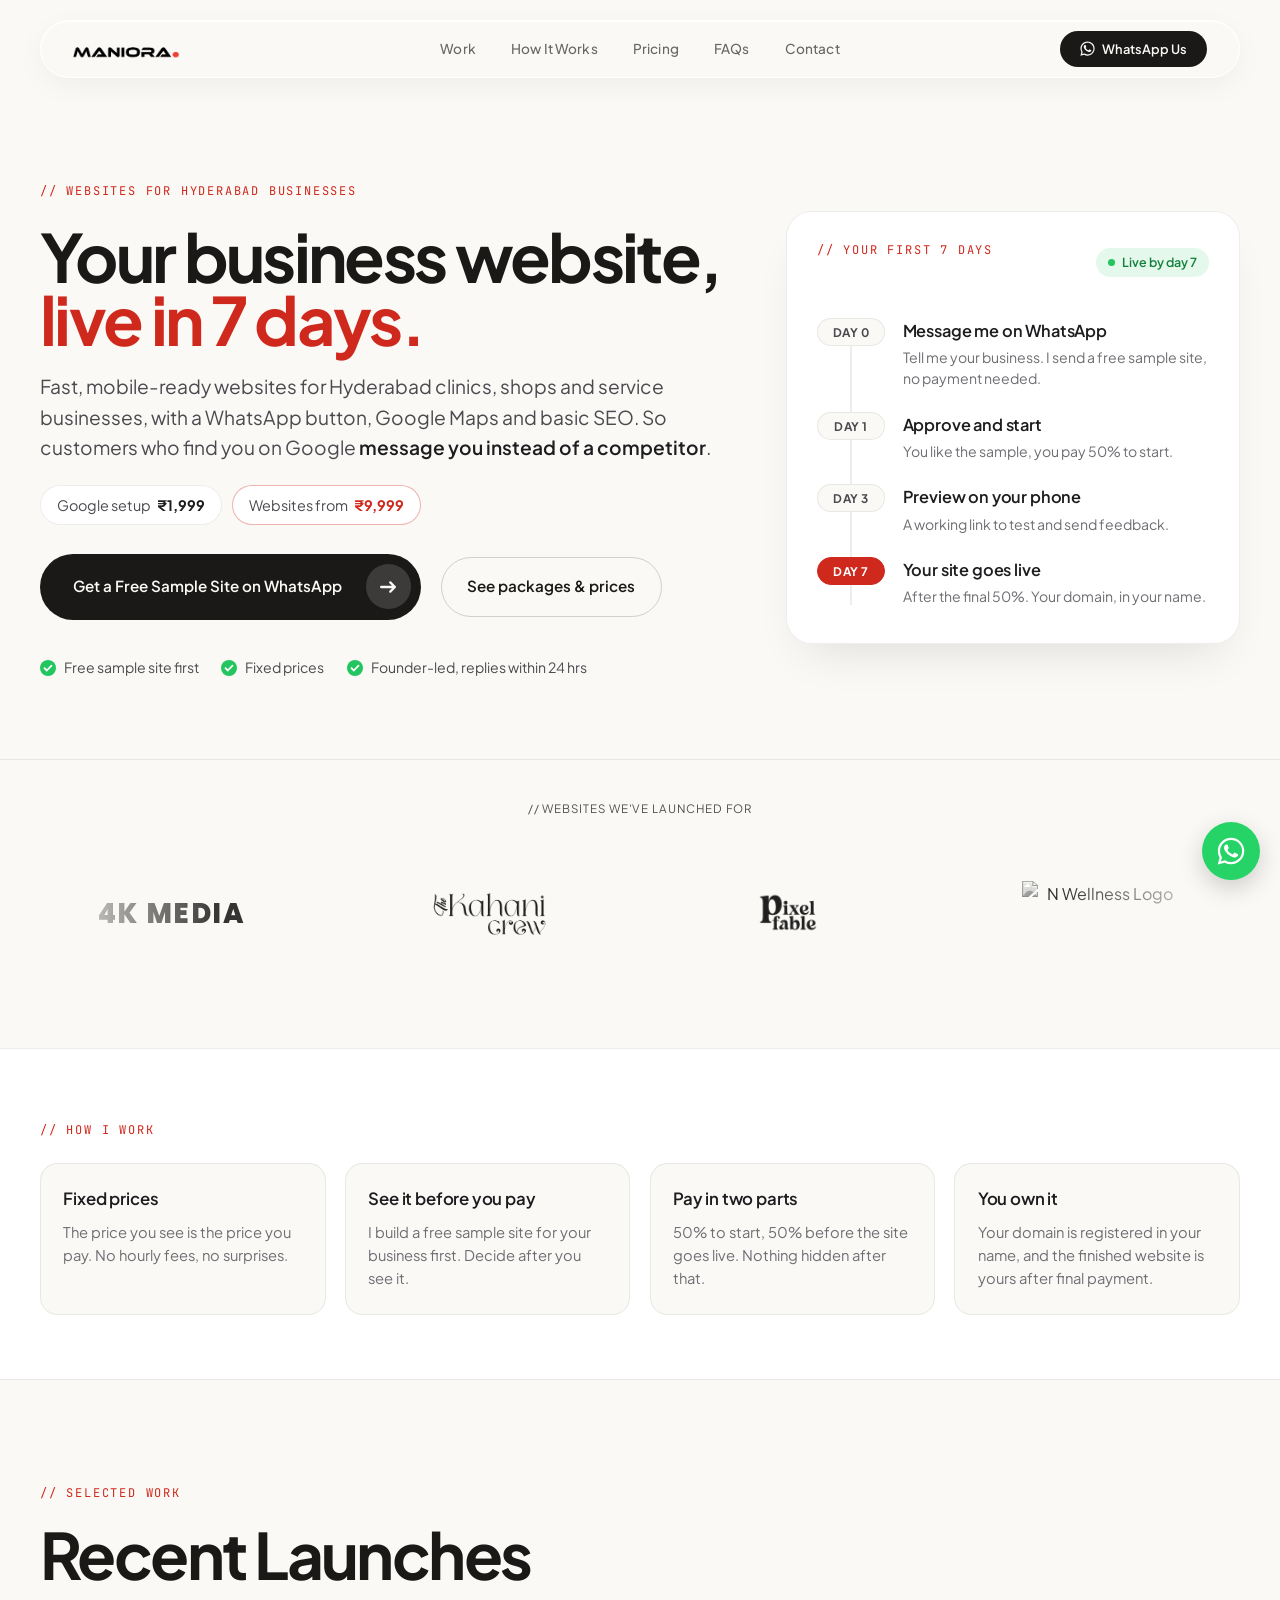
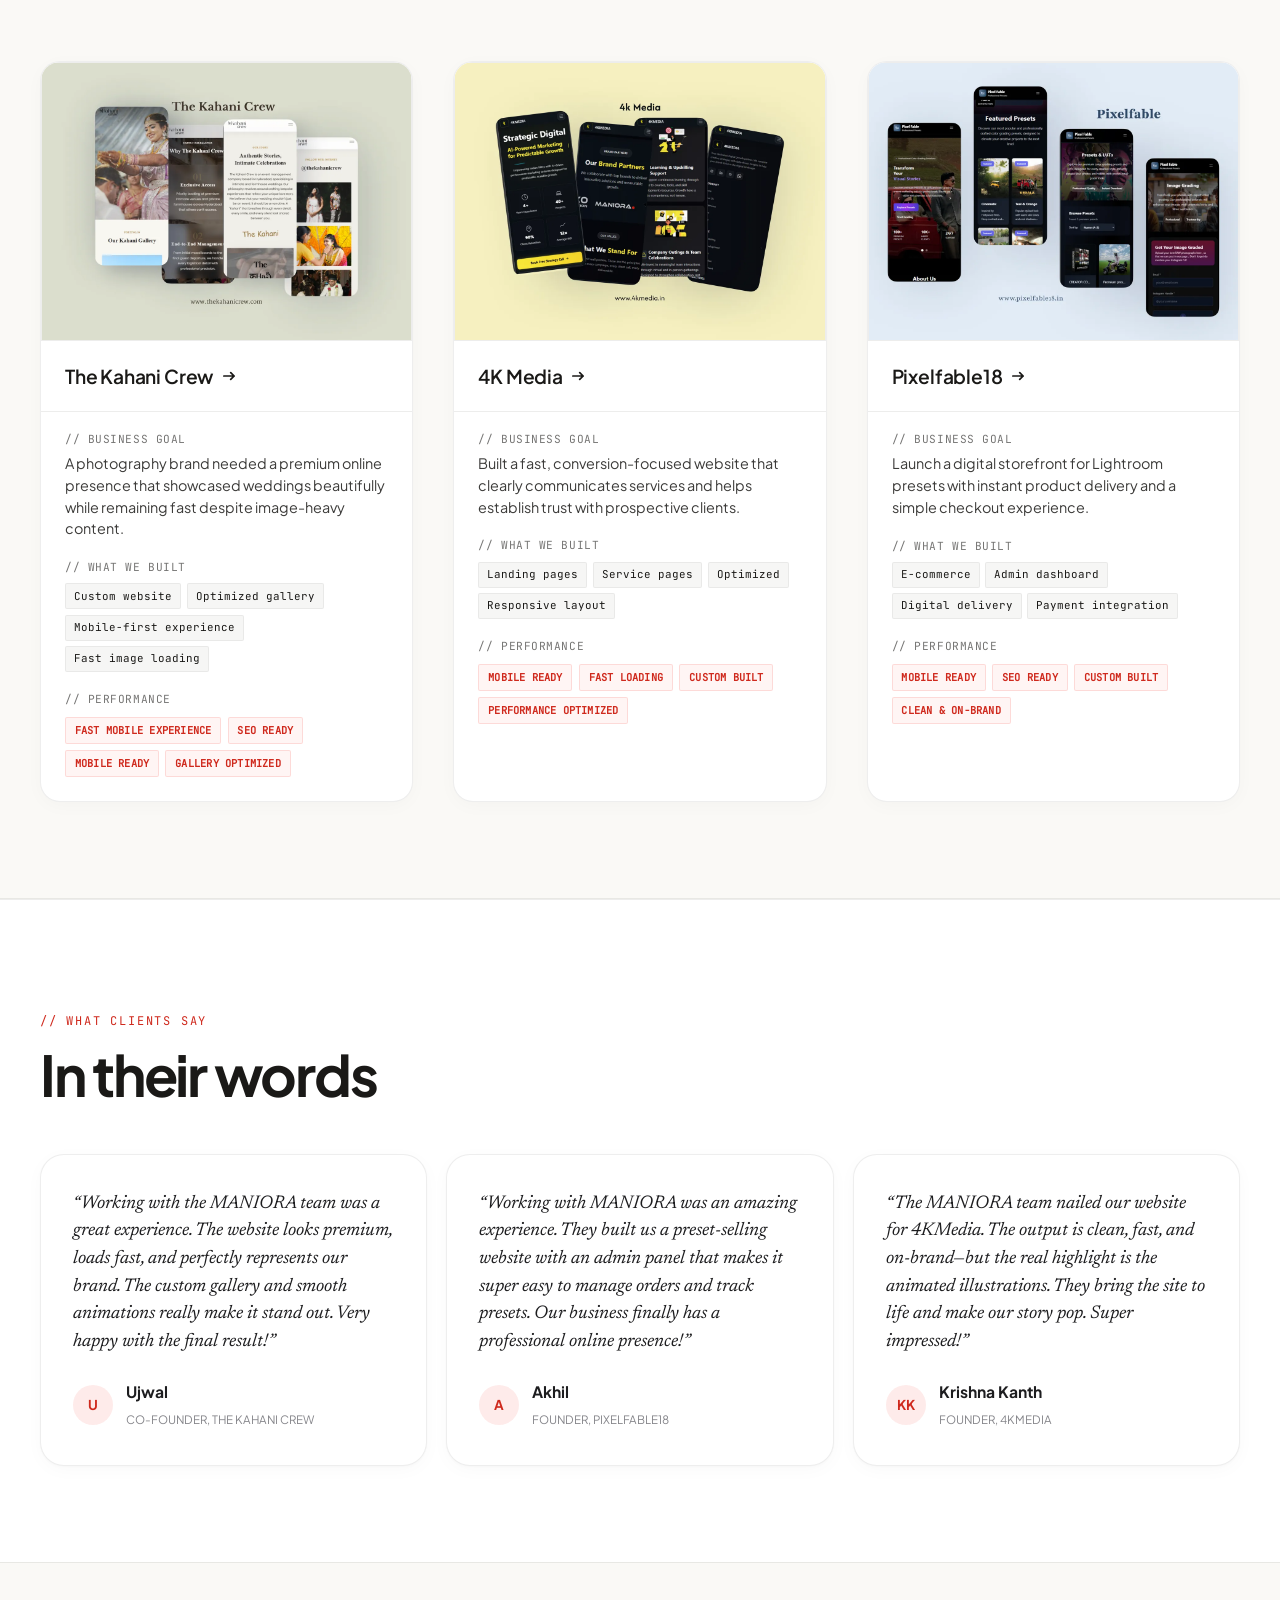
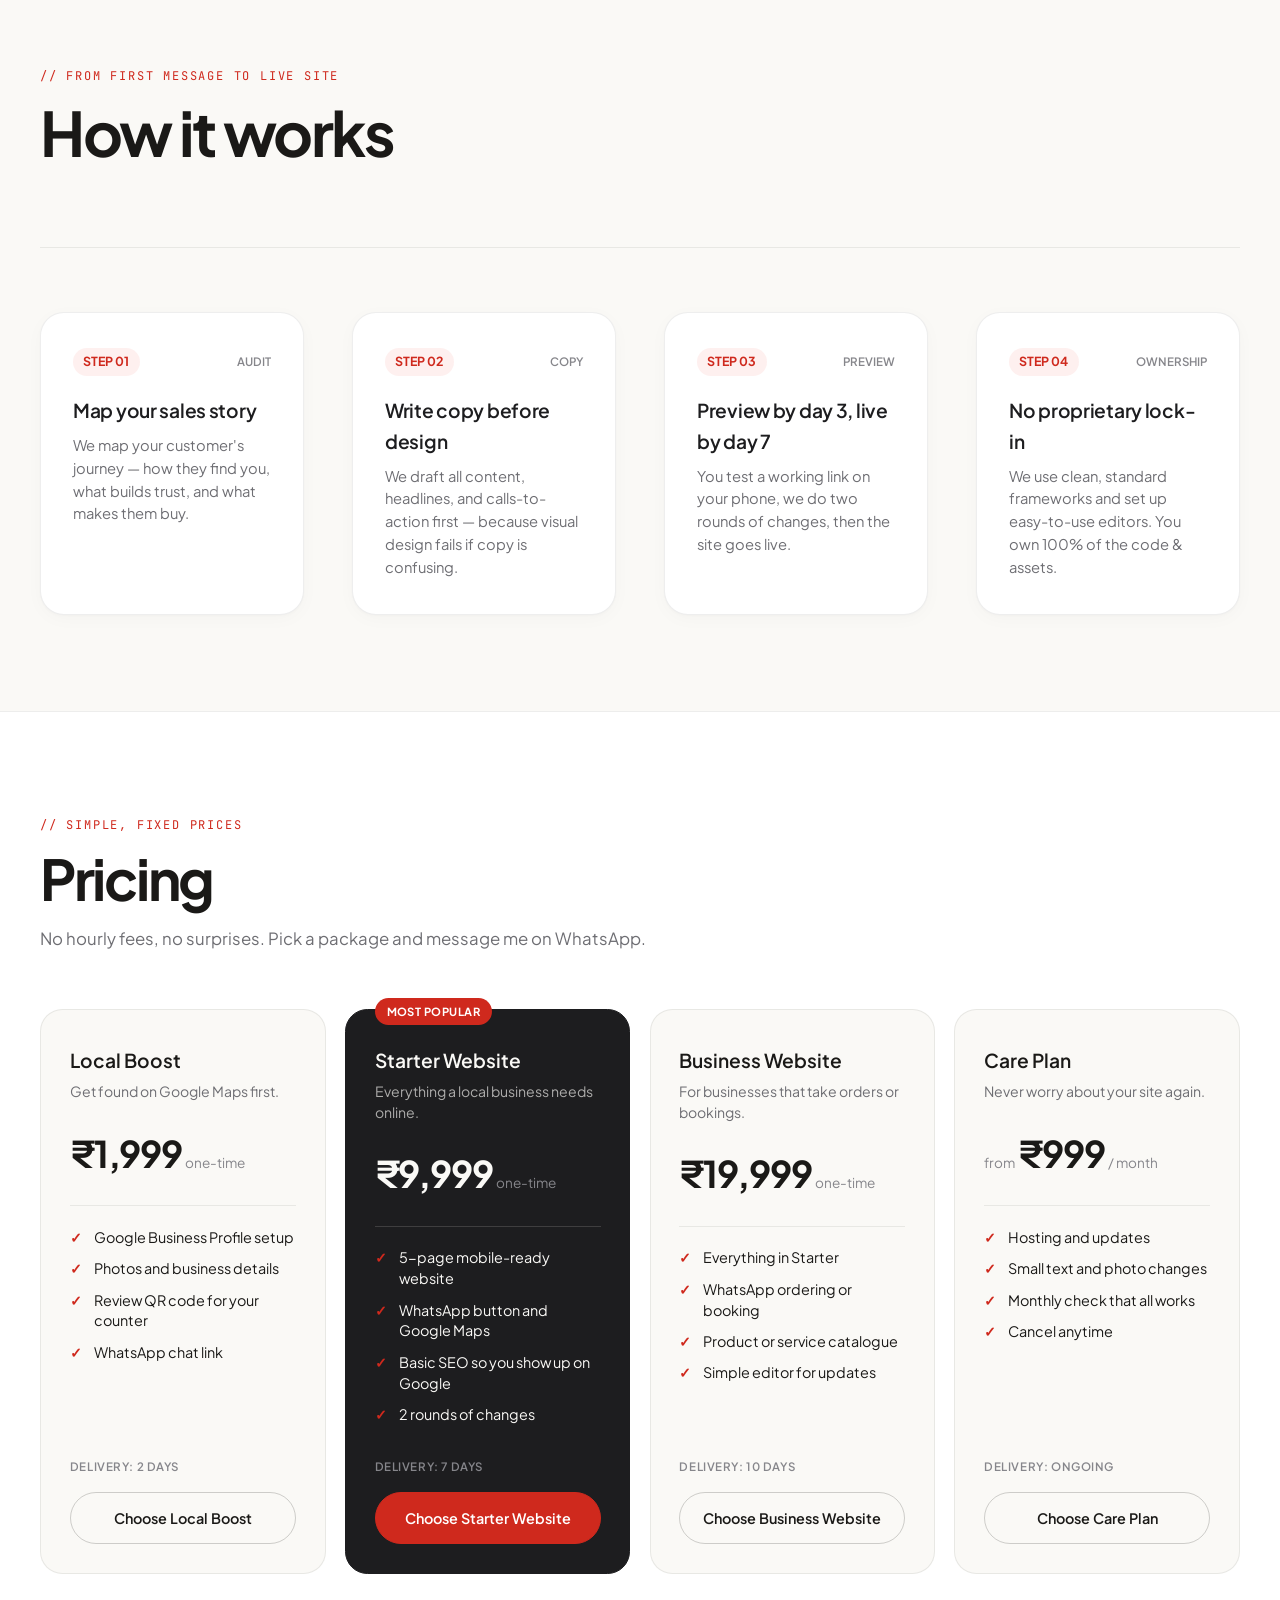
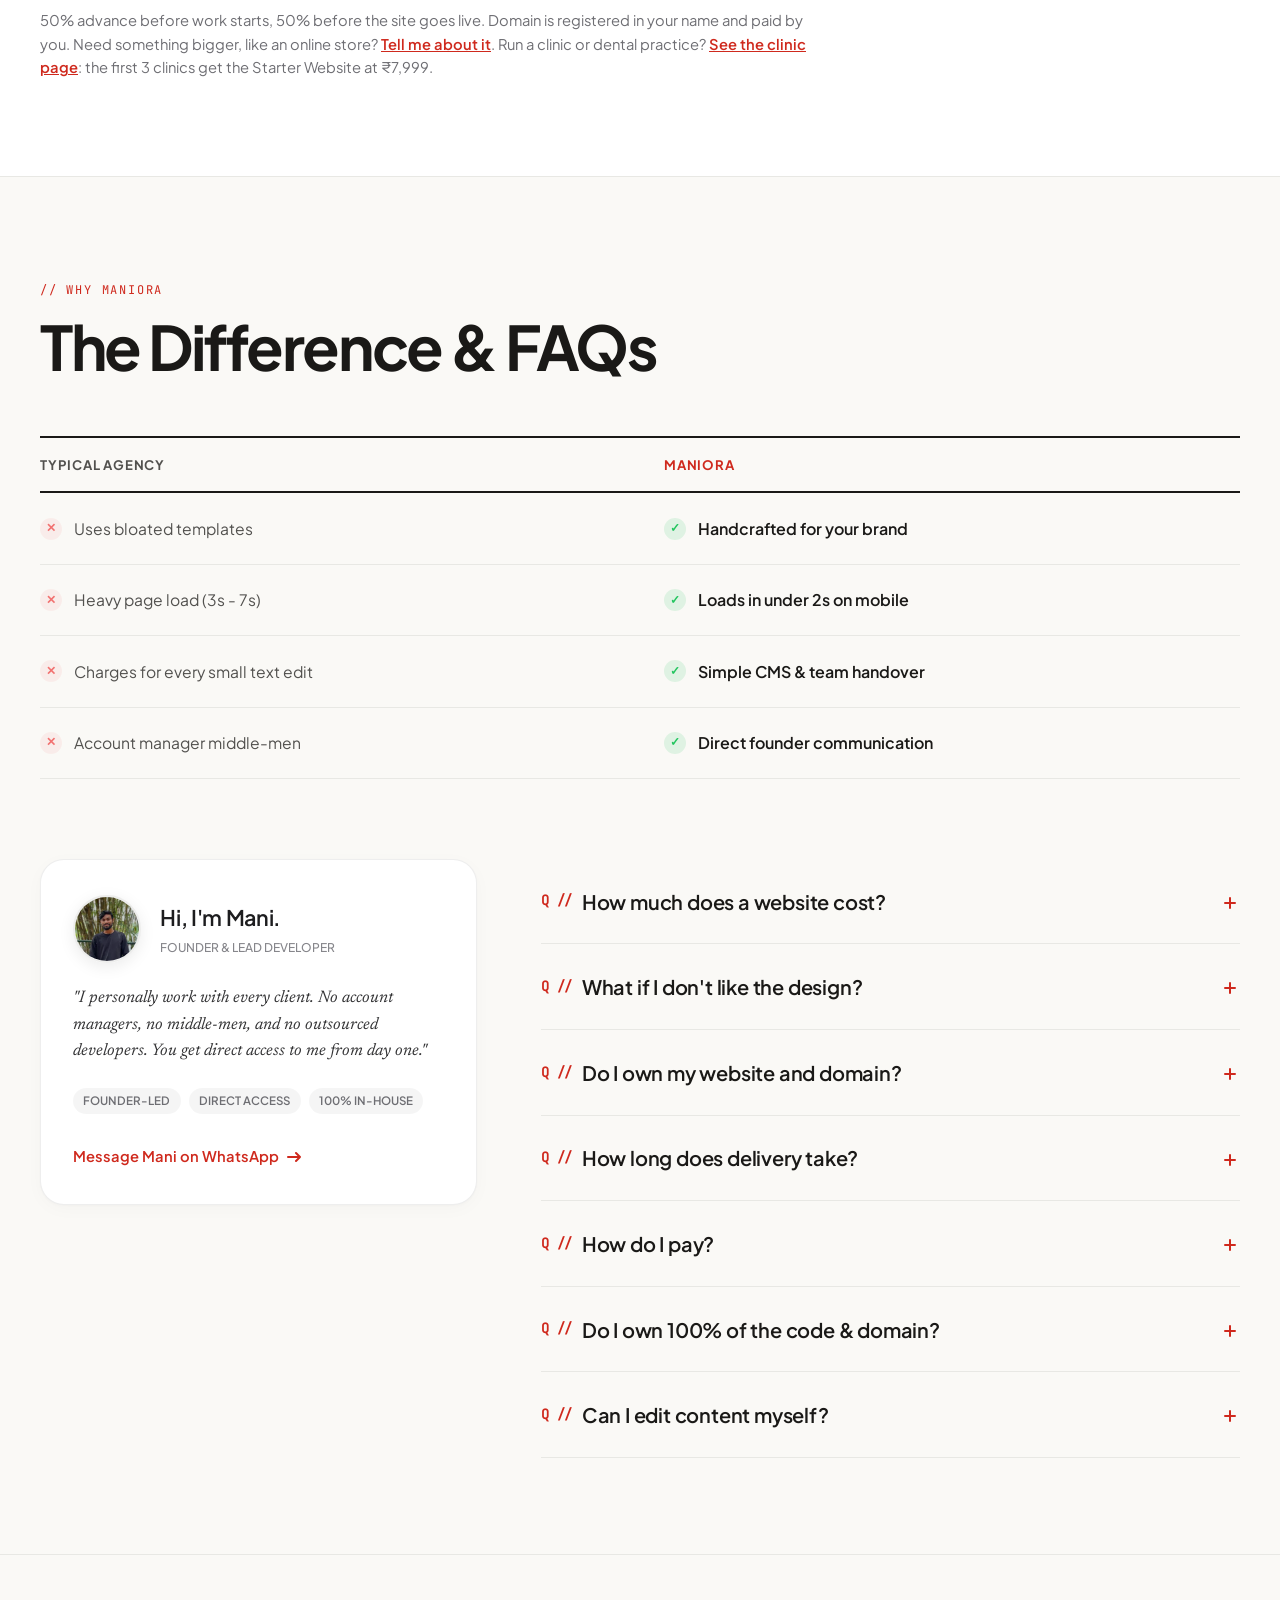
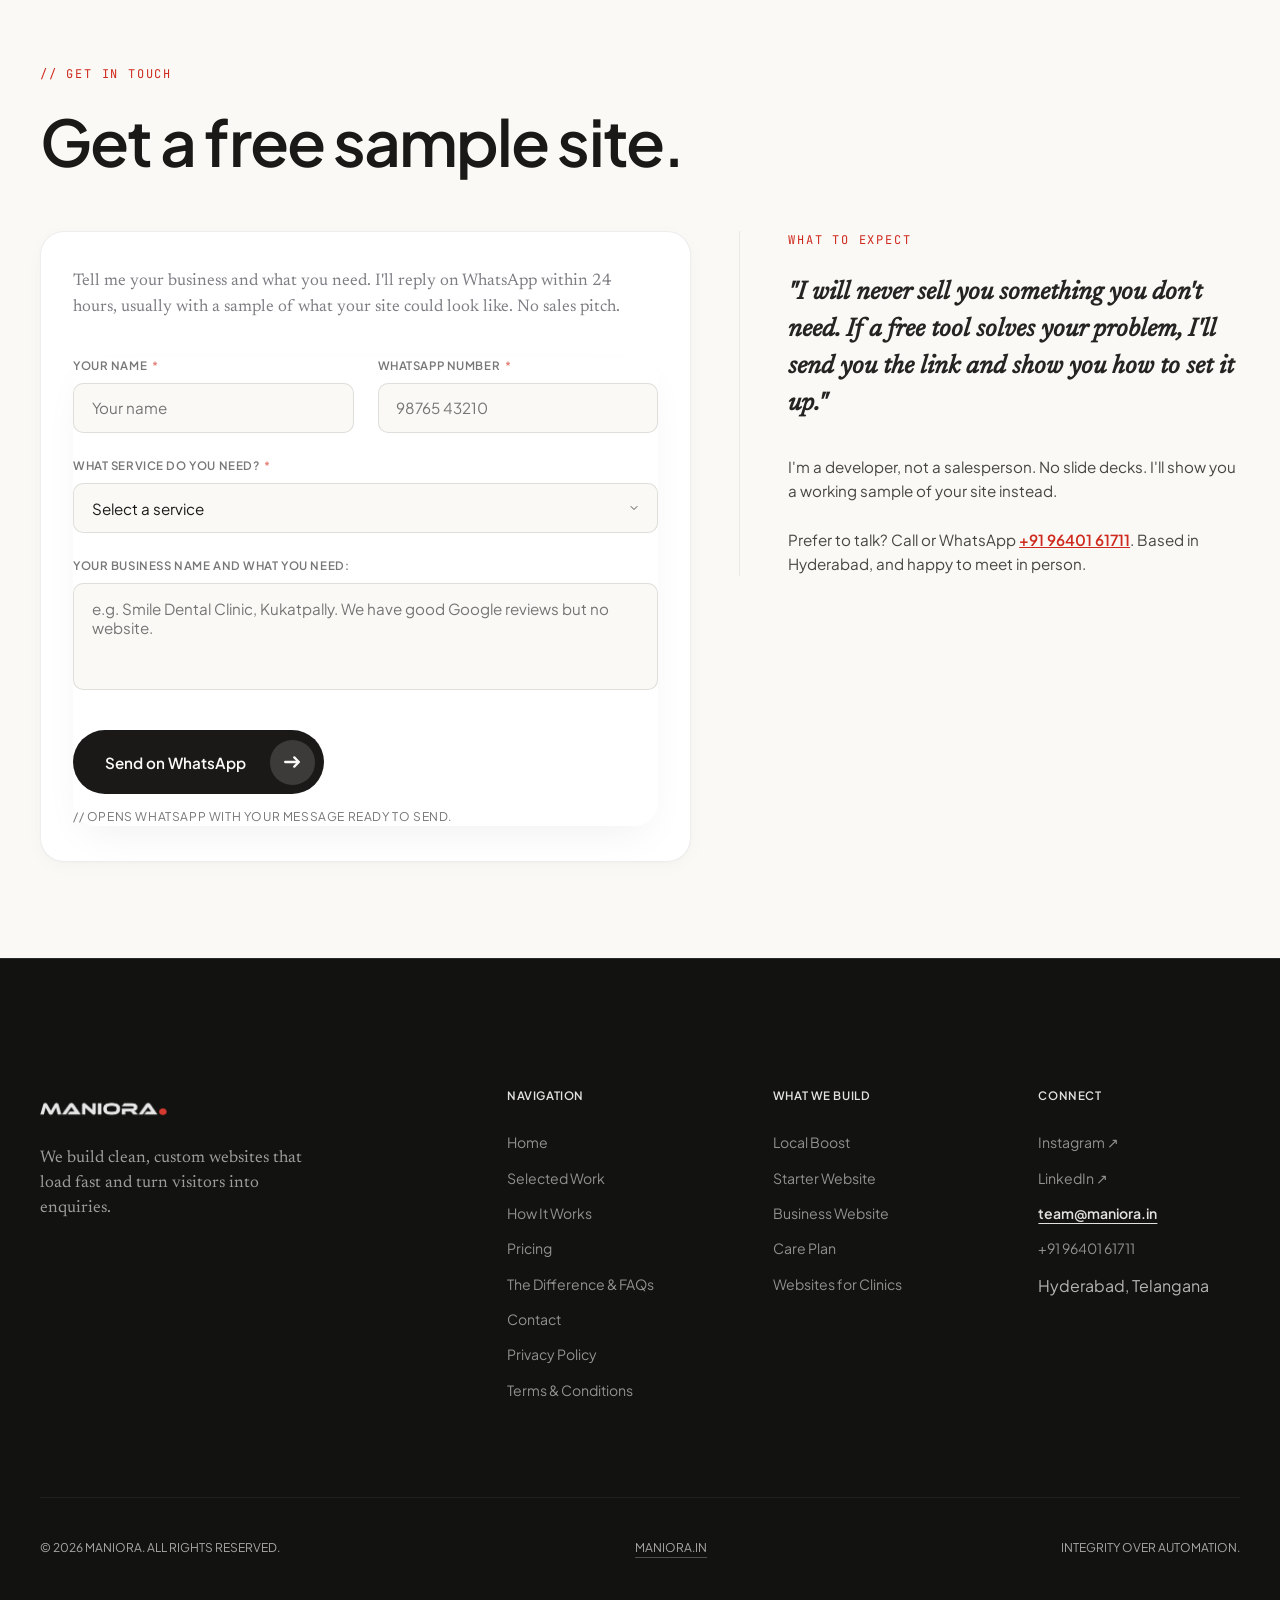
==== commit 96cebc75: "Hero buttons side by side on phones with short labels Co-Authored-By: Claude Sonnet 5.5 <noreply@ant" ====
--- a/index.html
+++ b/index.html
@@ -123,14 +123,14 @@
                     <div class="hero-price-row"><span class="hero-chip">Google setup <b>₹1,999</b></span><span class="hero-chip hero-chip--main">Websites from <b>₹9,999</b></span></div>
                     <div class="cta-container">
                         <a href="https://wa.me/919640161711?text=Hi%20Mani%2C%20I%20saw%20the%20Maniora%20website.%20I%27d%20like%20a%20free%20sample%20site%20for%20my%20business." target="_blank" rel="noopener" class="btn-primary group wa-track" data-wa-loc="hero">
-                            <span>Get a Free Sample Site on WhatsApp</span>
+                            <span class="lbl-full">Get a Free Sample Site on WhatsApp</span><span class="lbl-short">Free Sample Site</span>
                             <span class="btn-icon">
                                 <svg width="14" height="14" viewBox="0 0 14 14" fill="none" xmlns="http://www.w3.org/2000/svg">
                                     <path d="M1 7H13M9 3L13 7L9 11" stroke="currentColor" stroke-width="2" stroke-linecap="round" stroke-linejoin="round"/>
                                 </svg>
                             </span>
                         </a>
-                        <a href="#pricing" class="btn-ghost">See packages &amp; prices</a>
+                        <a href="#pricing" class="btn-ghost"><span class="lbl-full">See packages &amp; prices</span><span class="lbl-short">See prices</span></a>
                         <ul class="hero-checks"><li>Free sample site first</li><li>Fixed prices</li><li>Founder-led, replies within 24 hrs</li></ul>
                     </div>
                 </div>
--- a/styles.css
+++ b/styles.css
@@ -2476,3 +2476,14 @@
     .hero-checks { gap: 0.45rem 1.1rem; margin-top: 1.1rem; }
     .wa-float { width: 52px; height: 52px; right: 14px; bottom: 14px; }
 }
+
+.lbl-short { display: none; }
+@media (max-width: 640px) {
+    .lbl-full { display: none; }
+    .lbl-short { display: inline; }
+    #hero .cta-container { flex-wrap: wrap; flex-direction: row; align-items: stretch; }
+    #hero .btn-primary, #hero .btn-ghost { width: auto; min-width: 0; padding-left: 1.1rem; padding-right: 1.1rem; font-size: 0.95rem; white-space: nowrap; justify-content: center; }
+    #hero .btn-primary { flex: 1.35 1 0; }
+    #hero .btn-ghost { flex: 1 1 0; }
+    #hero .btn-primary .btn-icon { display: none; }
+}
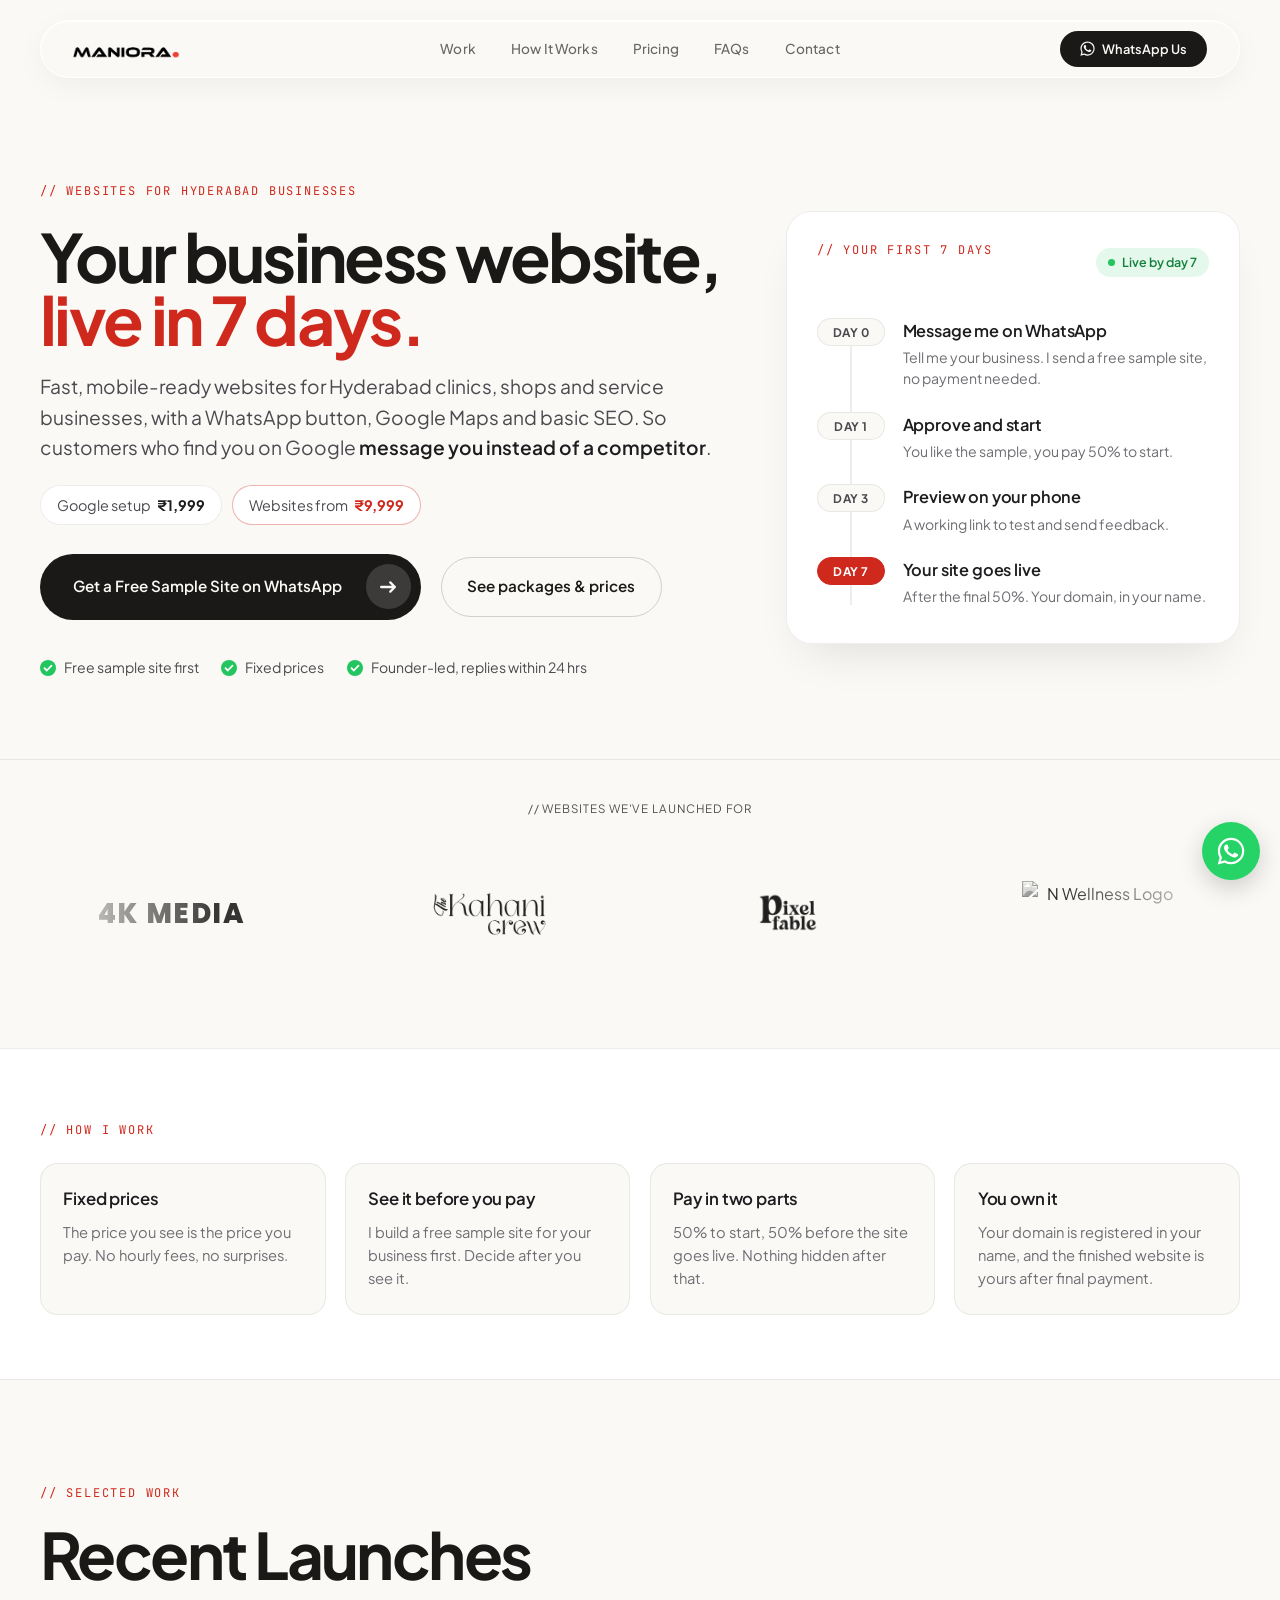
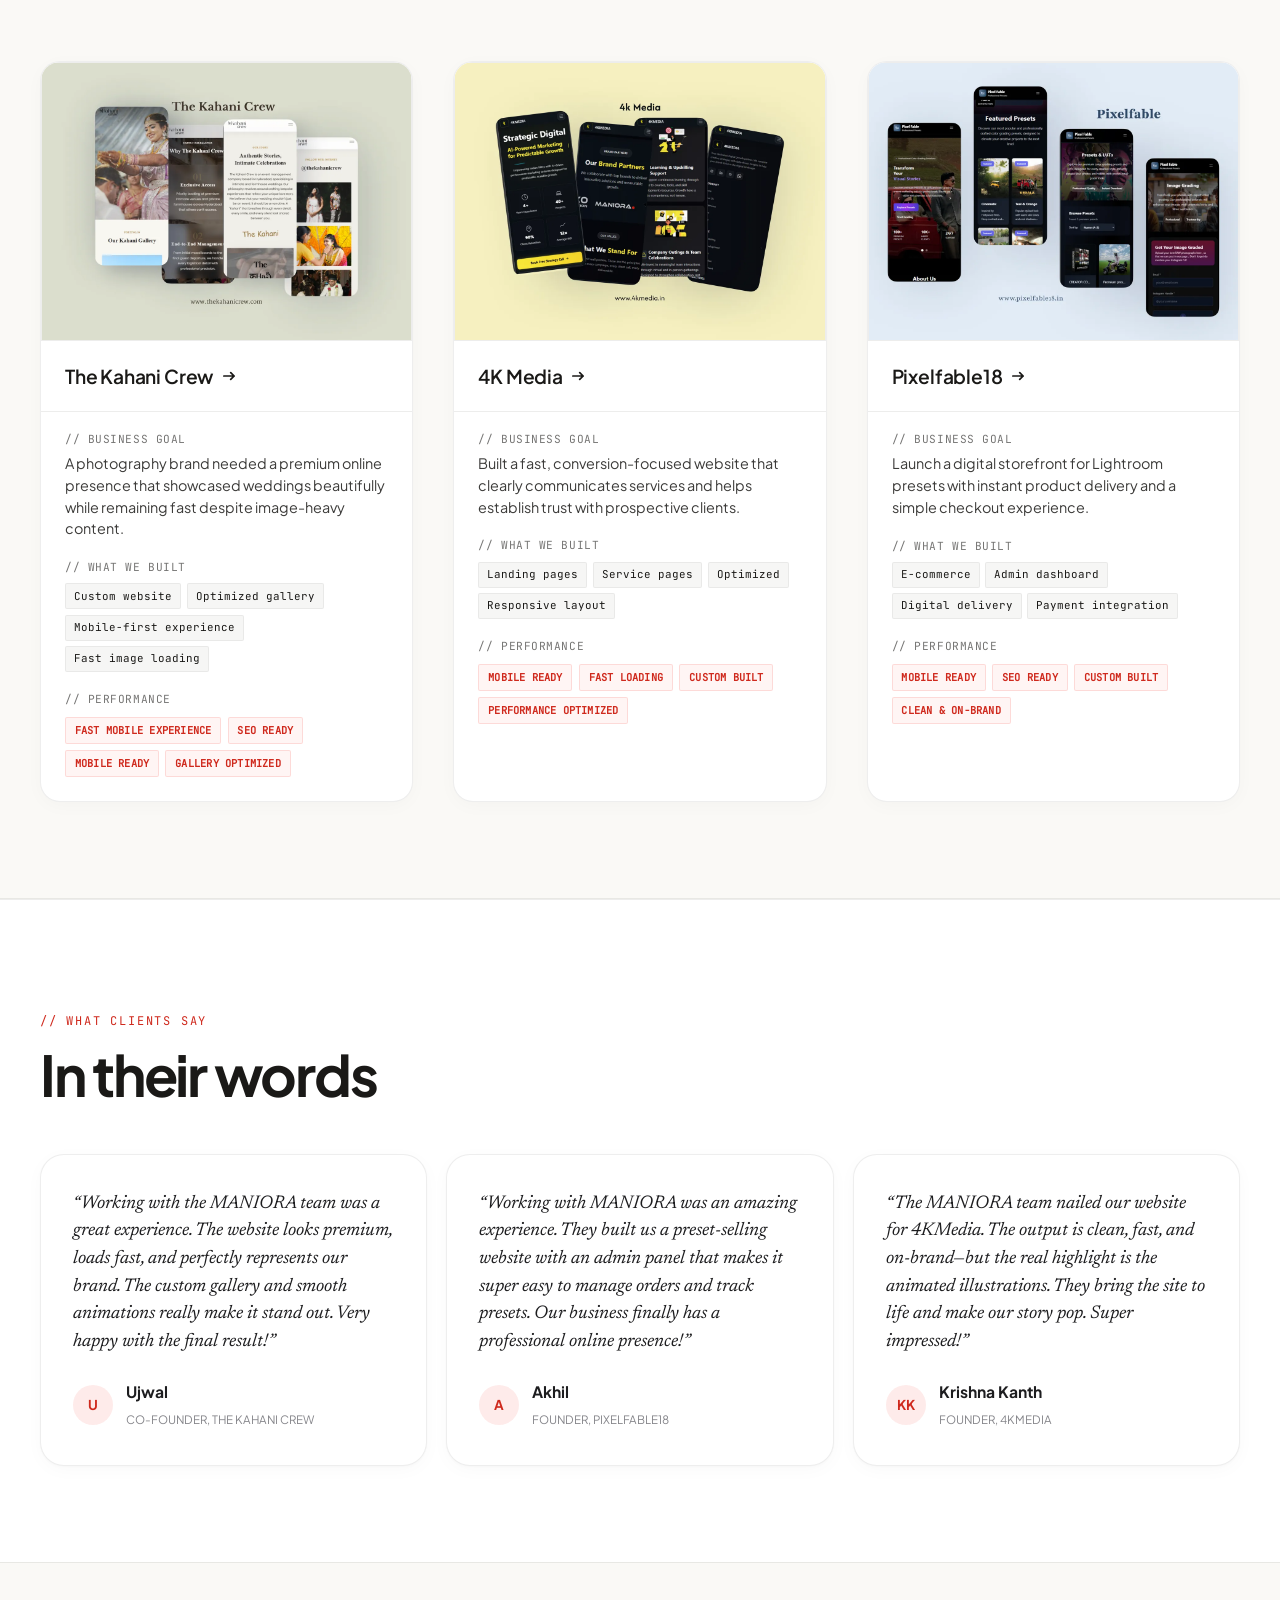
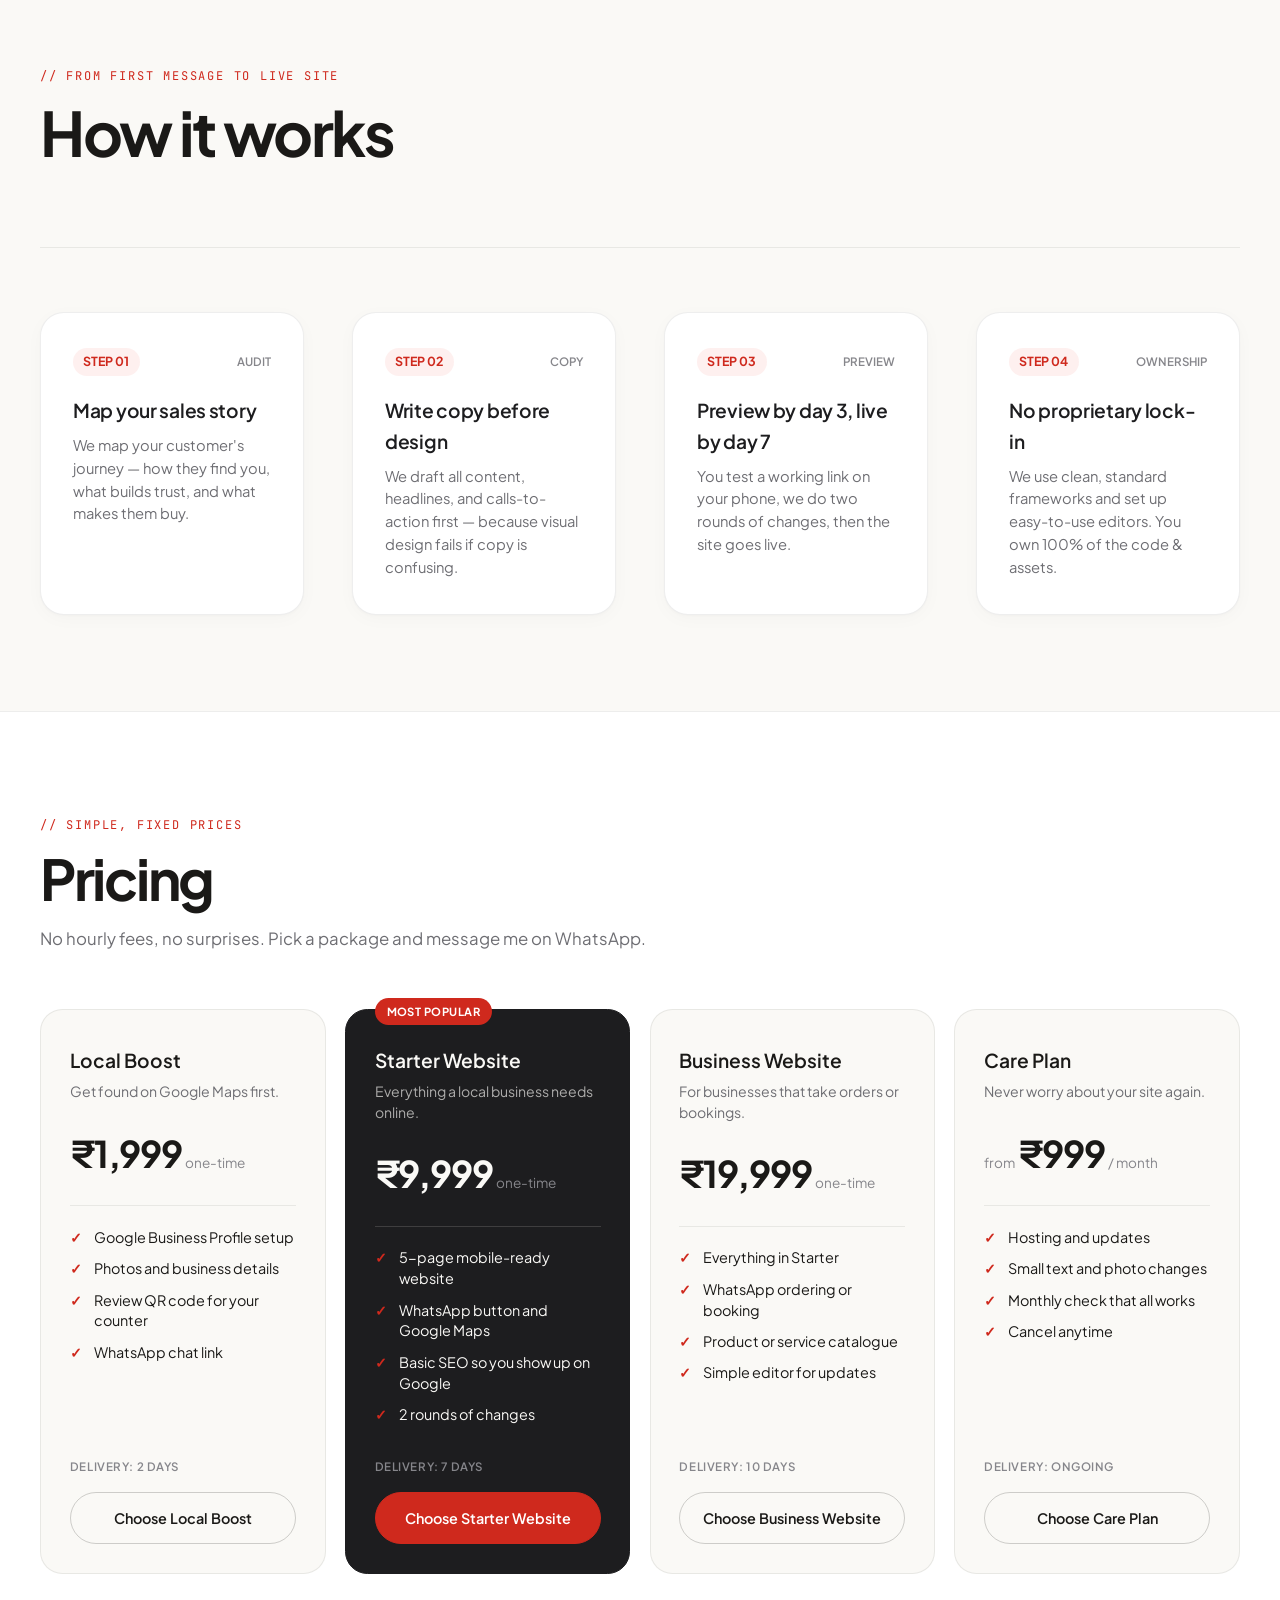
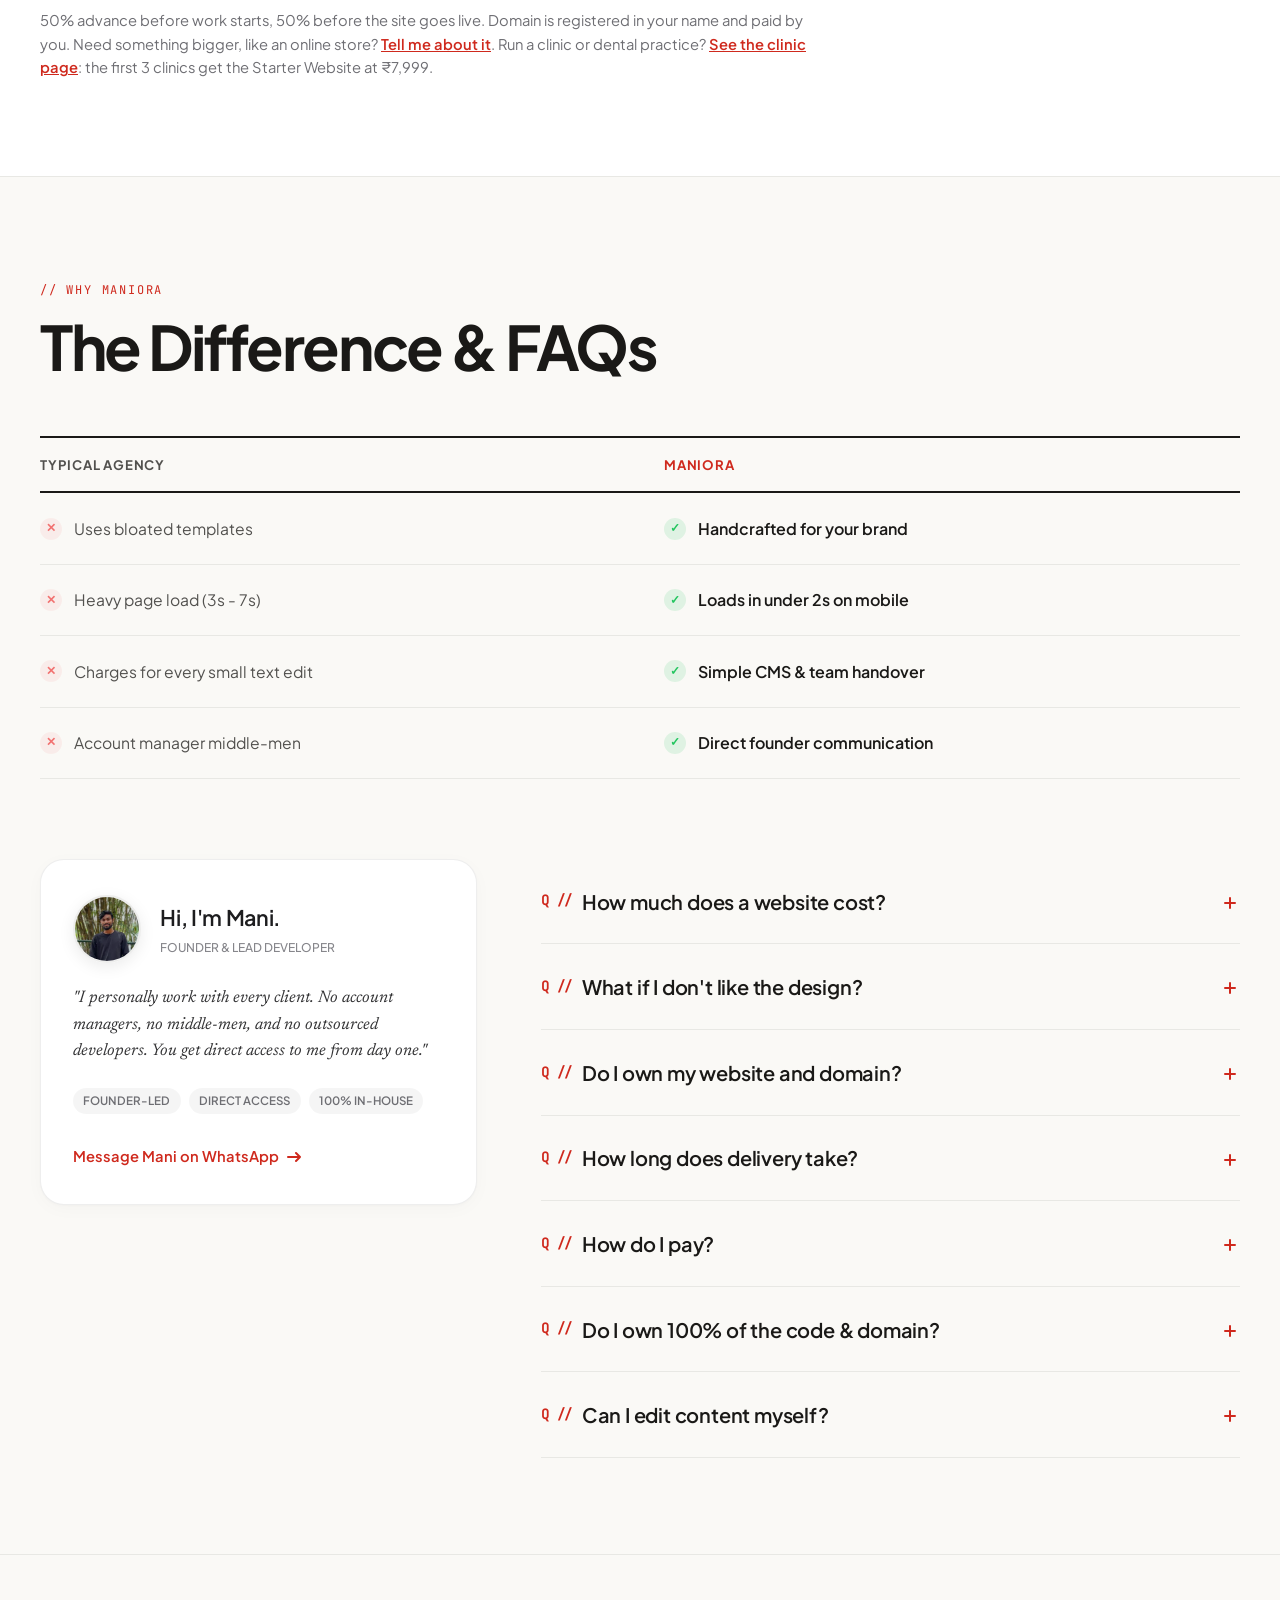
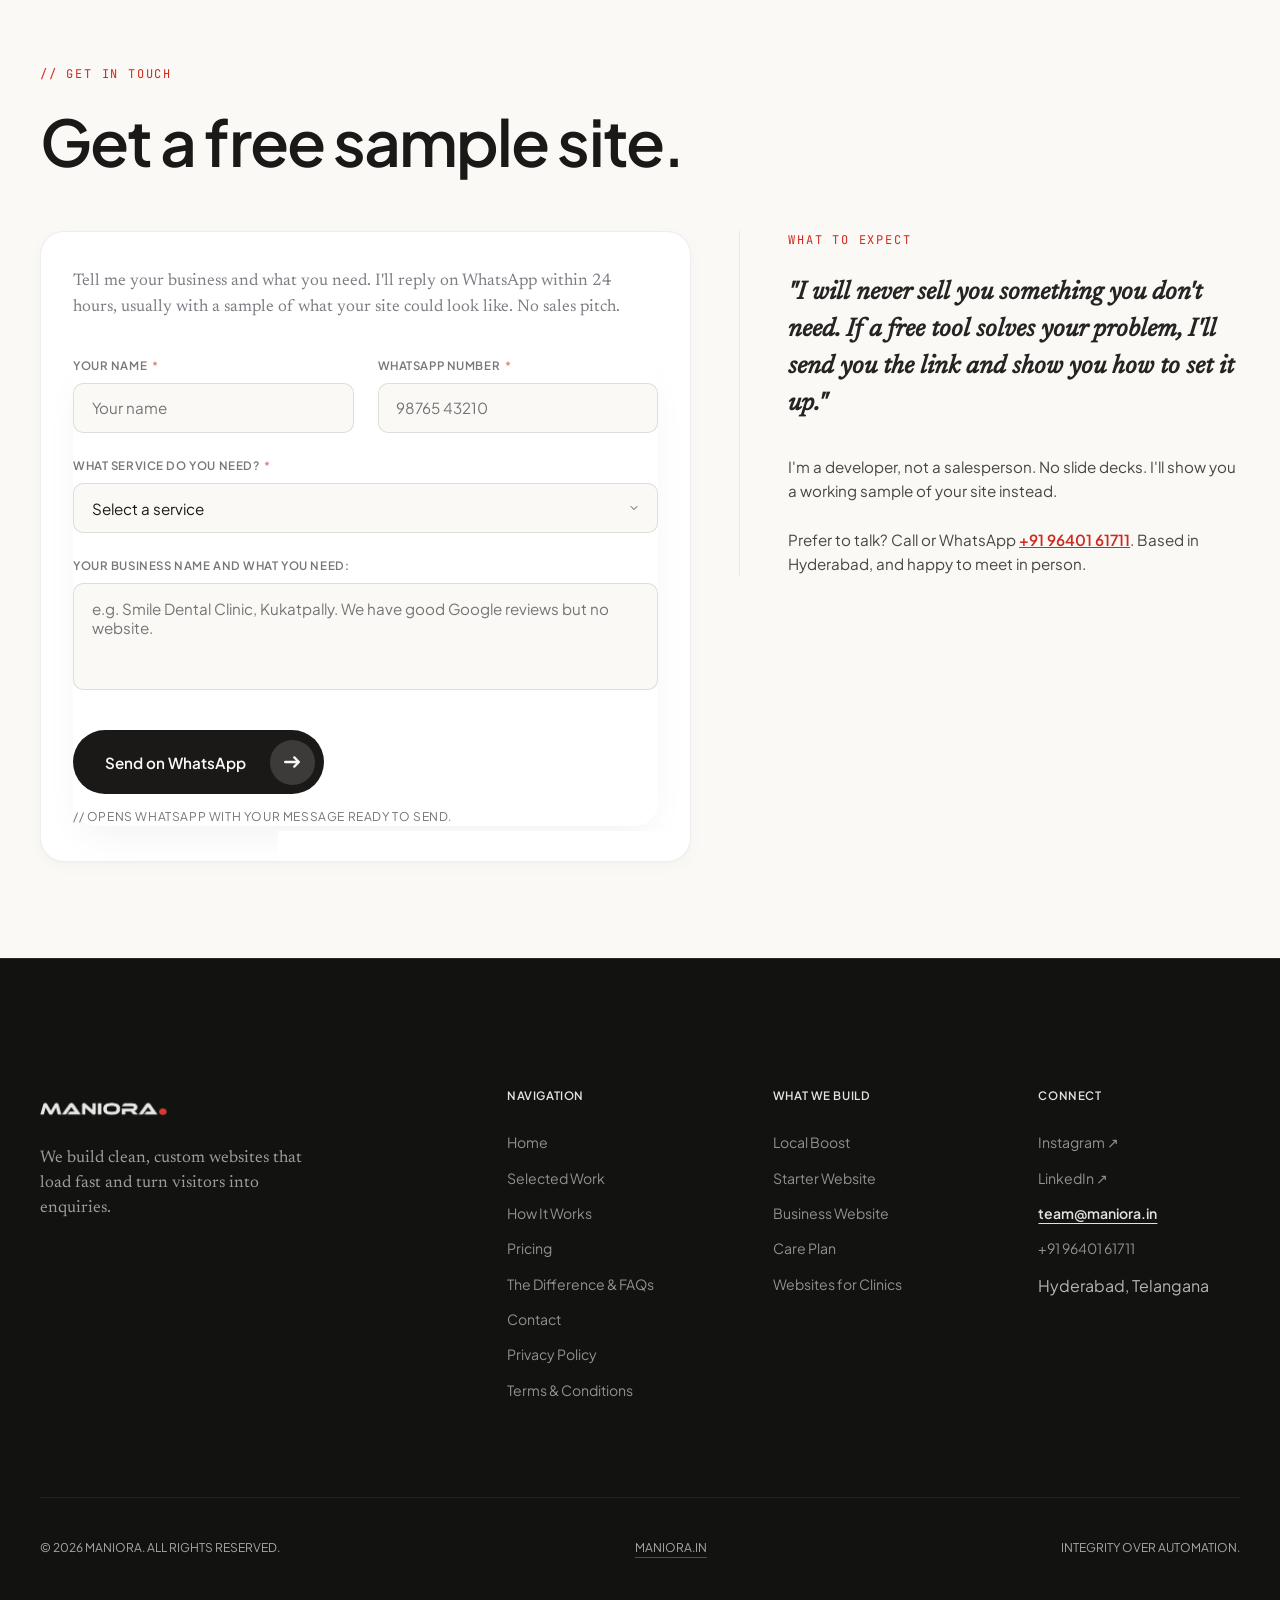
==== commit f5f4e5d3: "Testimonials: swipeable side-by-side cards on phones Co-Authored-By: Claude Sonnet 5.5 <noreply@anth" ====
--- a/index.html
+++ b/index.html
@@ -331,7 +331,7 @@
                     <span class="mono-tag" style="color: var(--color-accent); display: block; margin-bottom: 0.8rem;">// WHAT CLIENTS SAY</span>
                     <h2 class="display-title" style="font-size: clamp(2.4rem, 4.4vw, 3.6rem); line-height: 1.1; margin: 0;">In their words</h2>
                 </div>
-                <div class="reveal-on-scroll" style="display: grid; grid-template-columns: repeat(auto-fit, minmax(260px, 1fr)); gap: 1.2rem;">
+                <div class="reveal-on-scroll testimonial-row" style="display: grid; grid-template-columns: repeat(auto-fit, minmax(260px, 1fr)); gap: 1.2rem;">
                     <figure class="apple-card" style="margin: 0; padding: 2rem; border-radius: 1.25rem; display: flex; flex-direction: column; justify-content: space-between; gap: 1.5rem;">
                         <blockquote style="margin: 0; font-family: var(--font-serif); font-style: italic; font-size: 1.15rem; line-height: 1.5; color: #1d1d1f;">“Working with the MANIORA team was a great experience. The website looks premium, loads fast, and perfectly represents our brand. The custom gallery and smooth animations really make it stand out. Very happy with the final result!”</blockquote>
                         <figcaption style="display: flex; align-items: center; gap: 0.8rem;"><span class="t-avatar">U</span><span><strong style="display: block; font-size: 0.98rem; color: #1d1d1f;">Ujwal</strong><span class="font-mono" style="font-size: 0.72rem; color: #86868b; text-transform: uppercase;">Co-Founder, The Kahani Crew</span></span></figcaption>
--- a/styles.css
+++ b/styles.css
@@ -2487,3 +2487,37 @@
     #hero .btn-ghost { flex: 1 1 0; }
     #hero .btn-primary .btn-icon { display: none; }
 }
+
+/* Mobile footer: two columns per row */
+@media (max-width: 768px) {
+    .footer-meta { display: grid; grid-template-columns: 1fr 1fr; gap: 2rem 1.25rem; flex-direction: unset; }
+    .footer-meta .meta-col:nth-child(3):last-child { grid-column: 1 / -1; }
+    .meta-col span:not(.mono-tag), .meta-col p { font-size: 0.86rem !important; line-height: 1.5; }
+    .meta-col { gap: 0.2rem; min-width: 0; }
+    .meta-col .mono-tag { margin-bottom: 0.5rem; }
+    .meta-col a { font-size: 0.86rem; overflow-wrap: anywhere; }
+    .footer-layout { gap: 2.5rem; }
+}
+
+/* Mobile footer: compact spacing */
+@media (max-width: 768px) {
+    .main-footer { padding: 2.75rem 0 5rem 0; }
+    .footer-layout { gap: 1.75rem; margin-bottom: 1.75rem; }
+    .footer-logo-img { height: 30px; }
+    .footer-tagline { font-size: 0.98rem; margin-top: 0.7rem; max-width: 32ch; }
+    .footer-meta { gap: 1.5rem 1.25rem; }
+    .meta-col { gap: 0; }
+    .meta-col .mono-tag { margin-bottom: 0.3rem; }
+    footer .meta-col a, .meta-col span:not(.mono-tag) { padding: 0.42rem 0; line-height: 1.35; }
+    .footer-bottom { padding-top: 1.25rem; gap: 0.5rem; }
+    .footer-bottom span { line-height: 1.4; }
+}
+
+/* Mobile testimonials: swipeable row, cards side by side */
+@media (max-width: 640px) {
+    #testimonials { padding: 4.5rem 0 4rem !important; }
+    .testimonial-row { display: flex !important; flex-wrap: nowrap; gap: 0.9rem !important; overflow-x: auto; scroll-snap-type: x mandatory; -webkit-overflow-scrolling: touch; margin: 0 -1.5rem; padding: 0.25rem 1.5rem 1rem; scroll-padding: 0 1.5rem; scrollbar-width: none; }
+    .testimonial-row::-webkit-scrollbar { display: none; }
+    .testimonial-row > figure { flex: 0 0 82%; scroll-snap-align: start; padding: 1.4rem !important; gap: 1.2rem !important; }
+    .testimonial-row blockquote { font-size: 1.02rem !important; line-height: 1.5 !important; }
+}
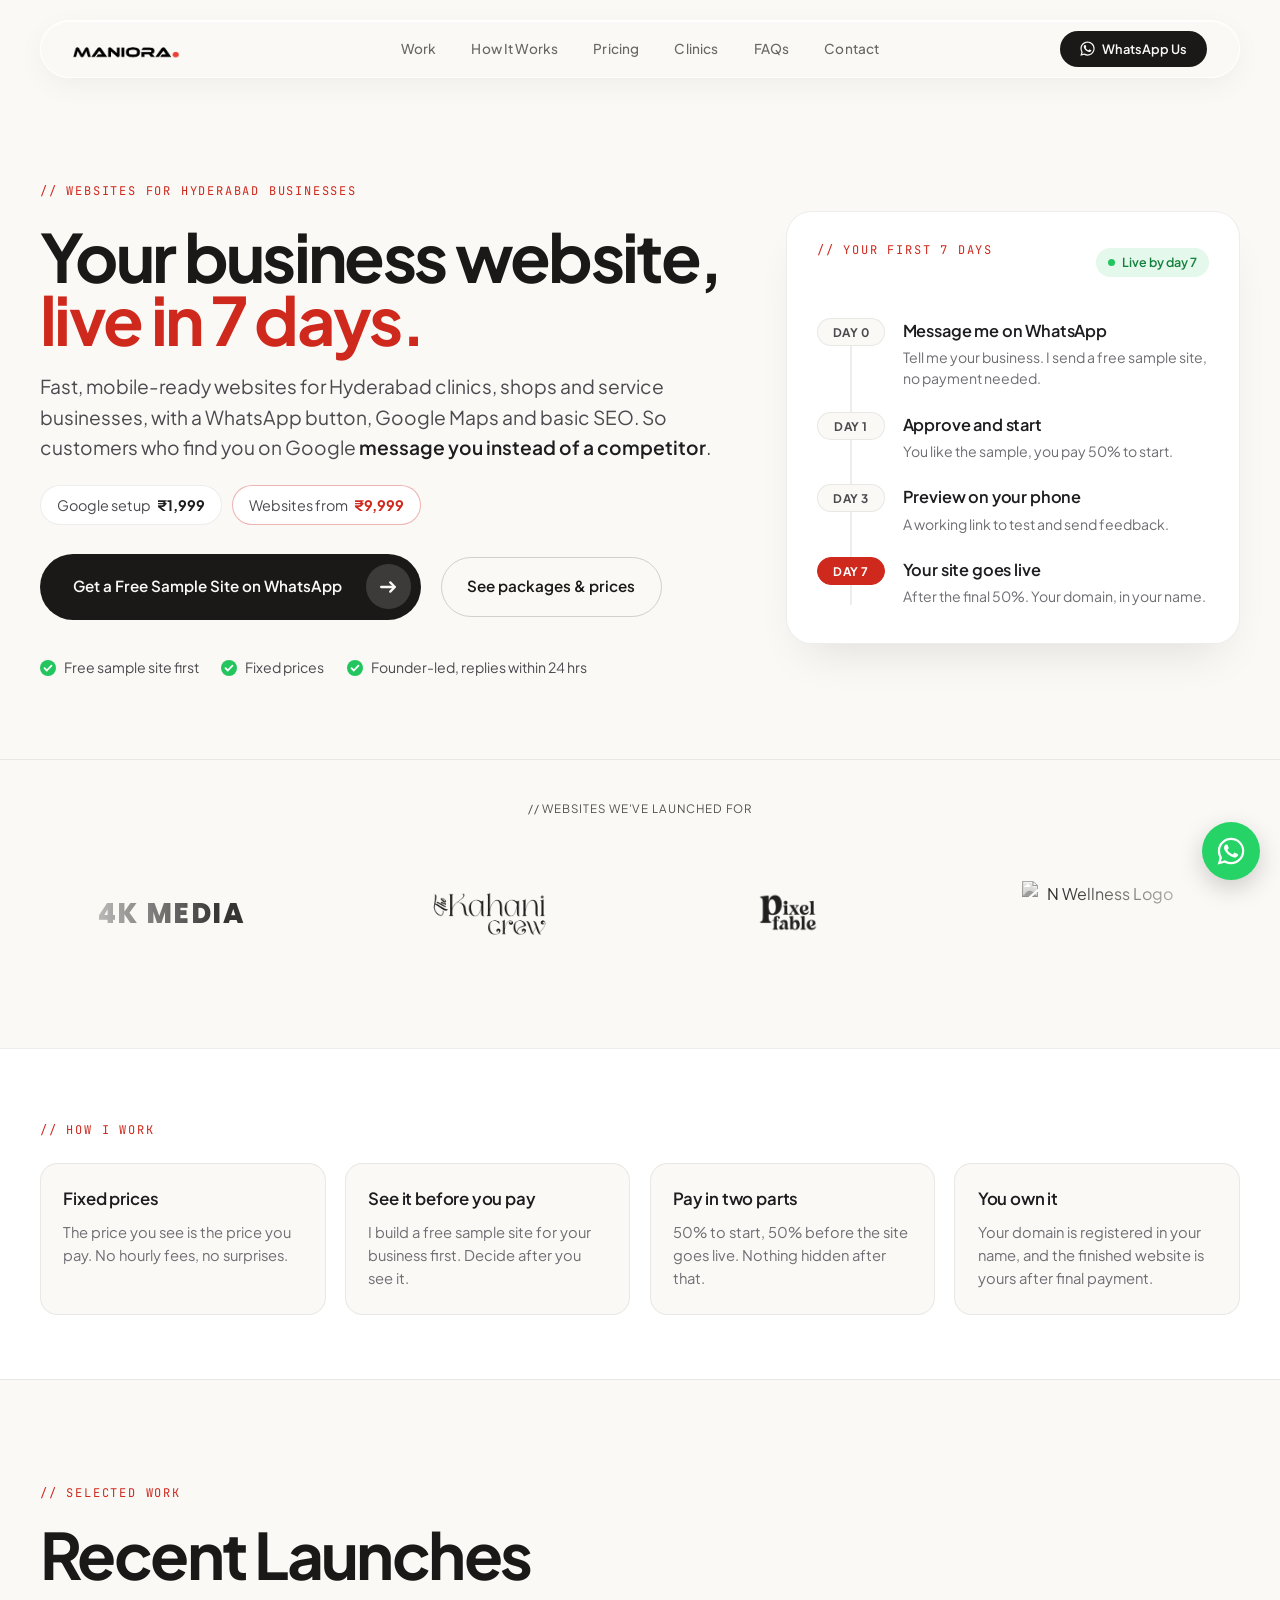
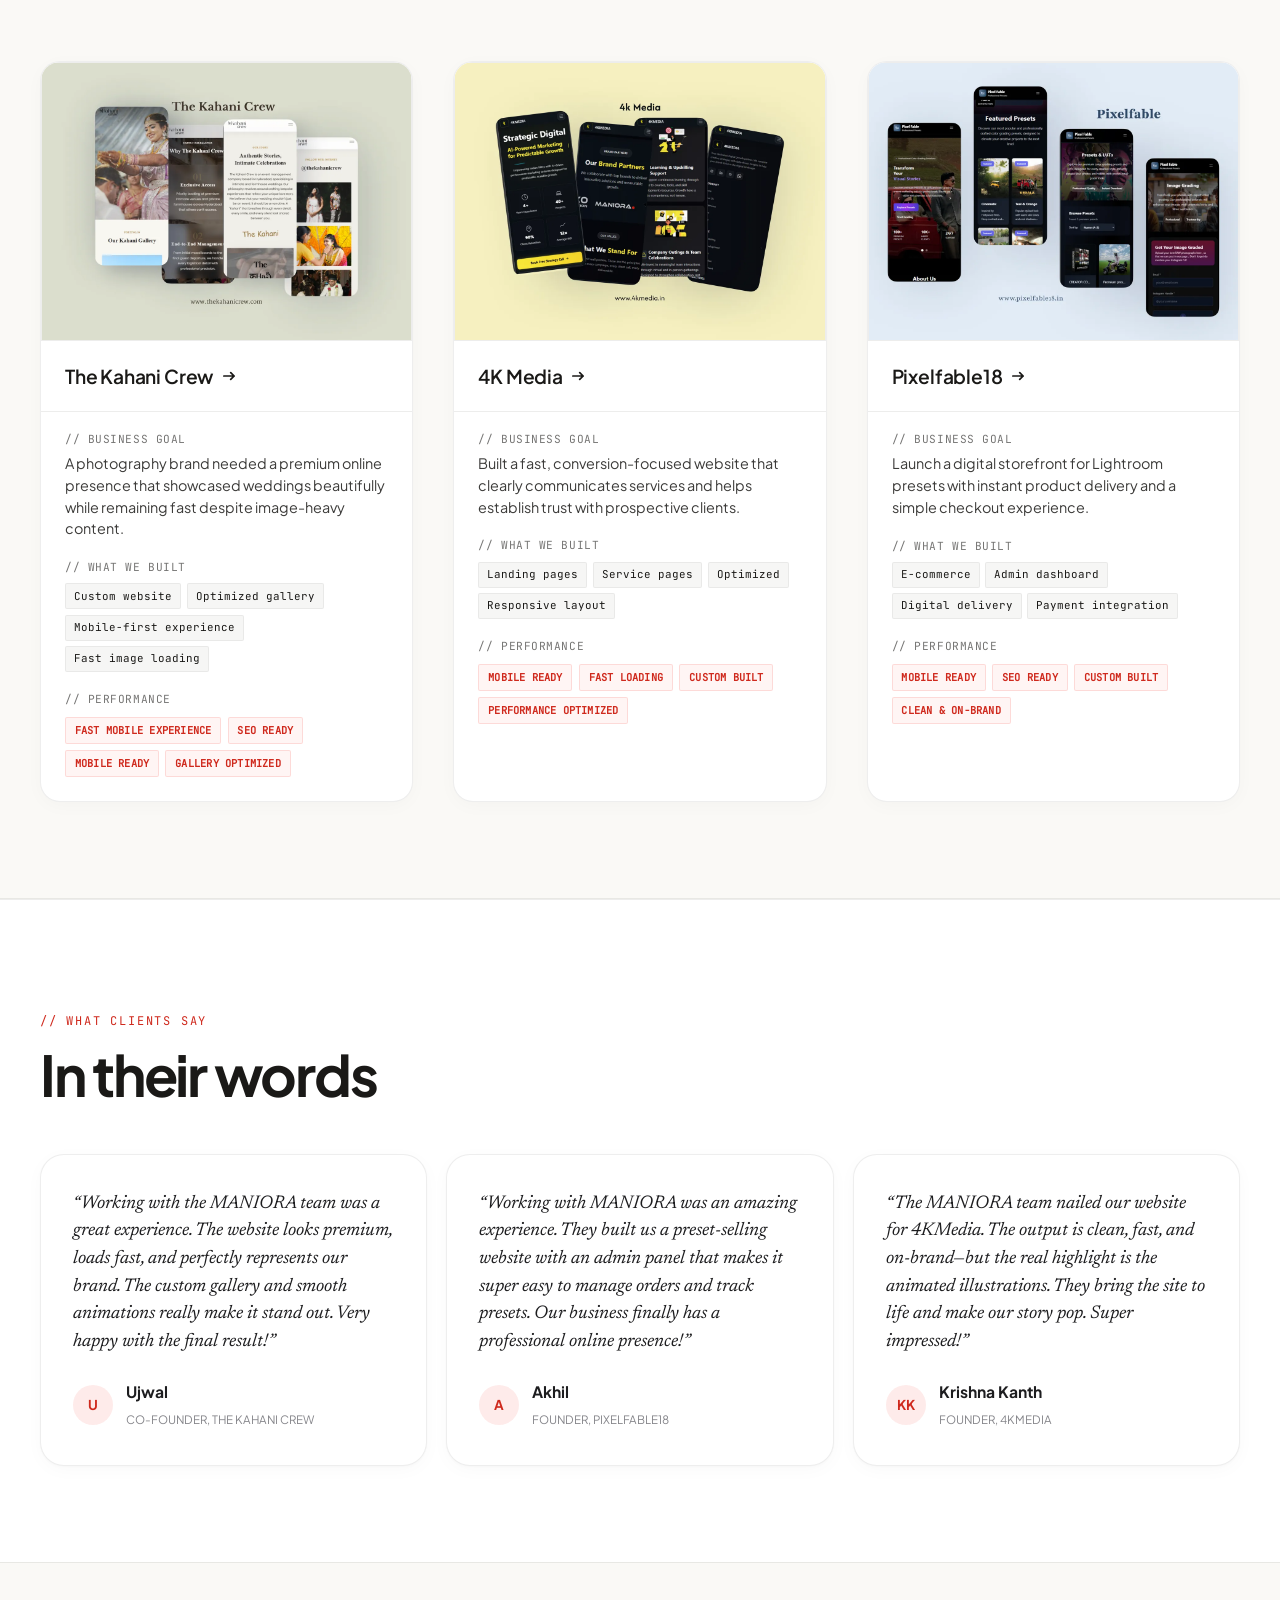
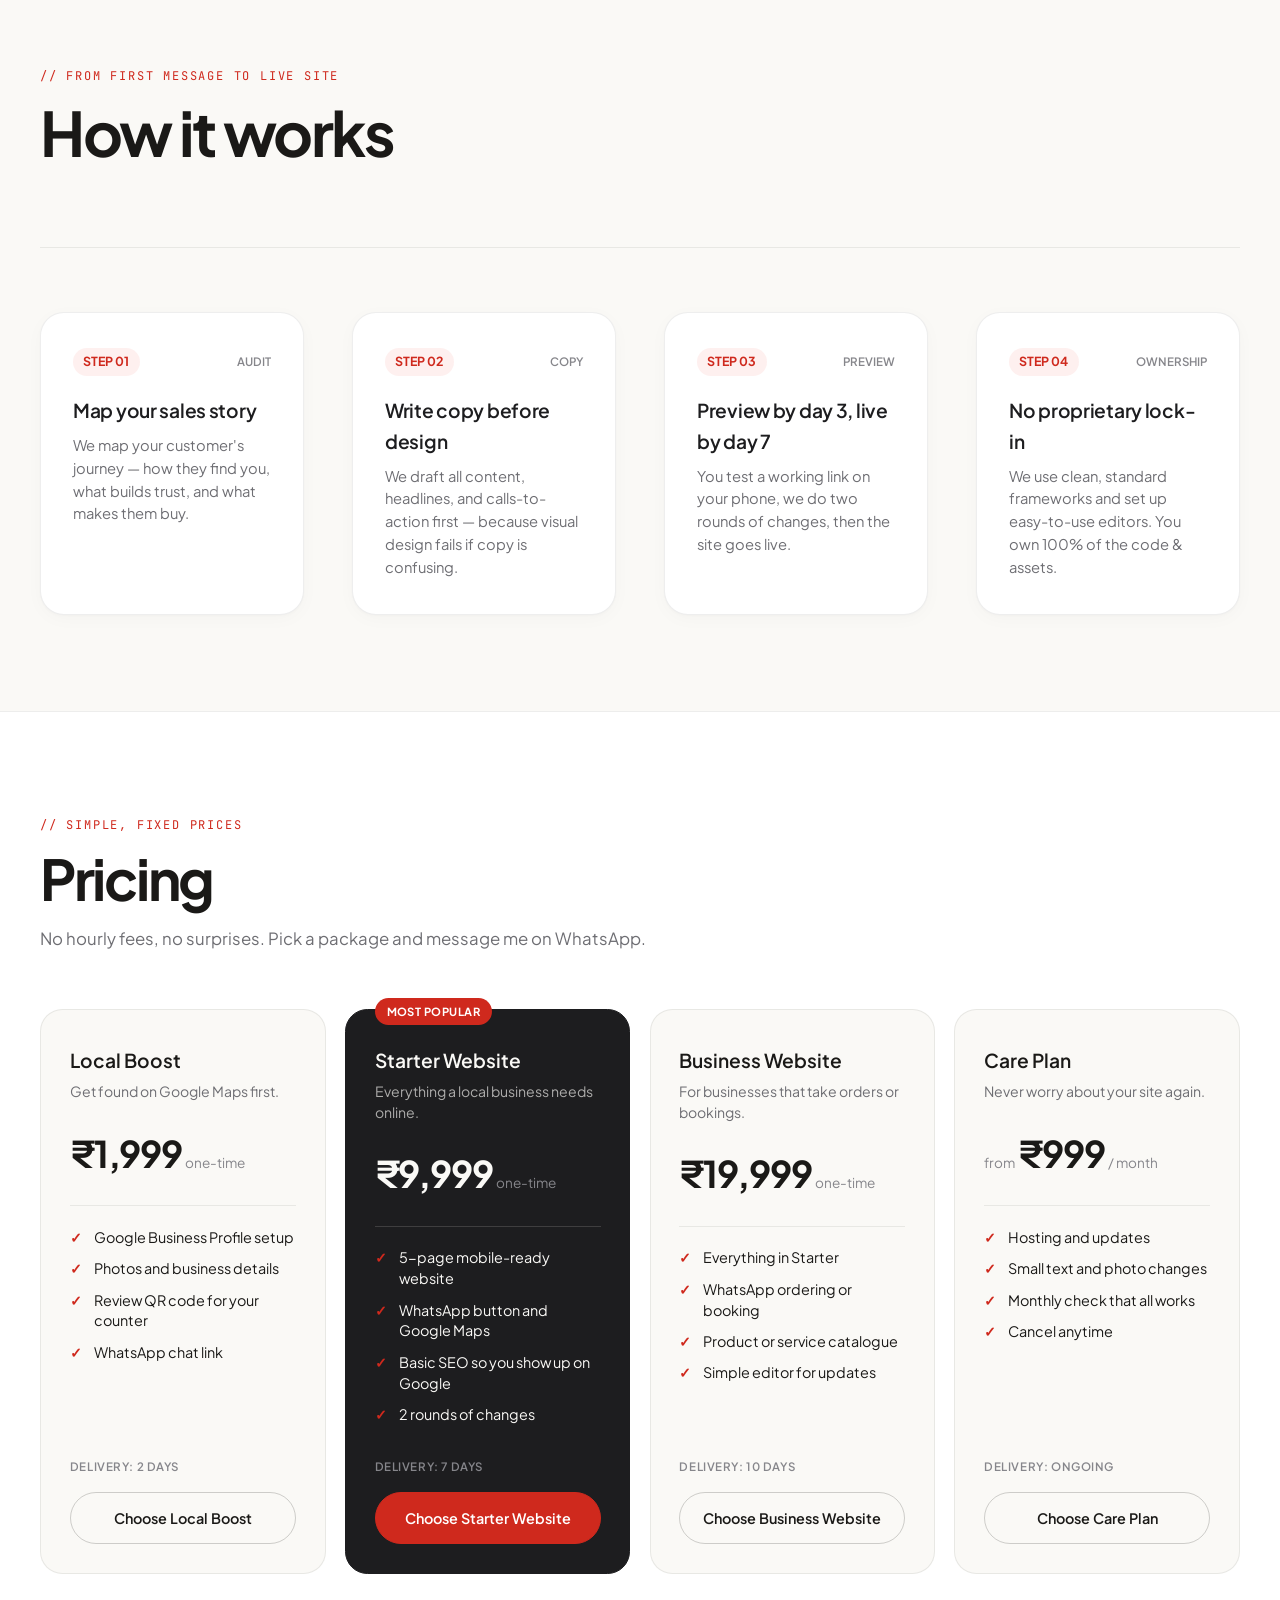
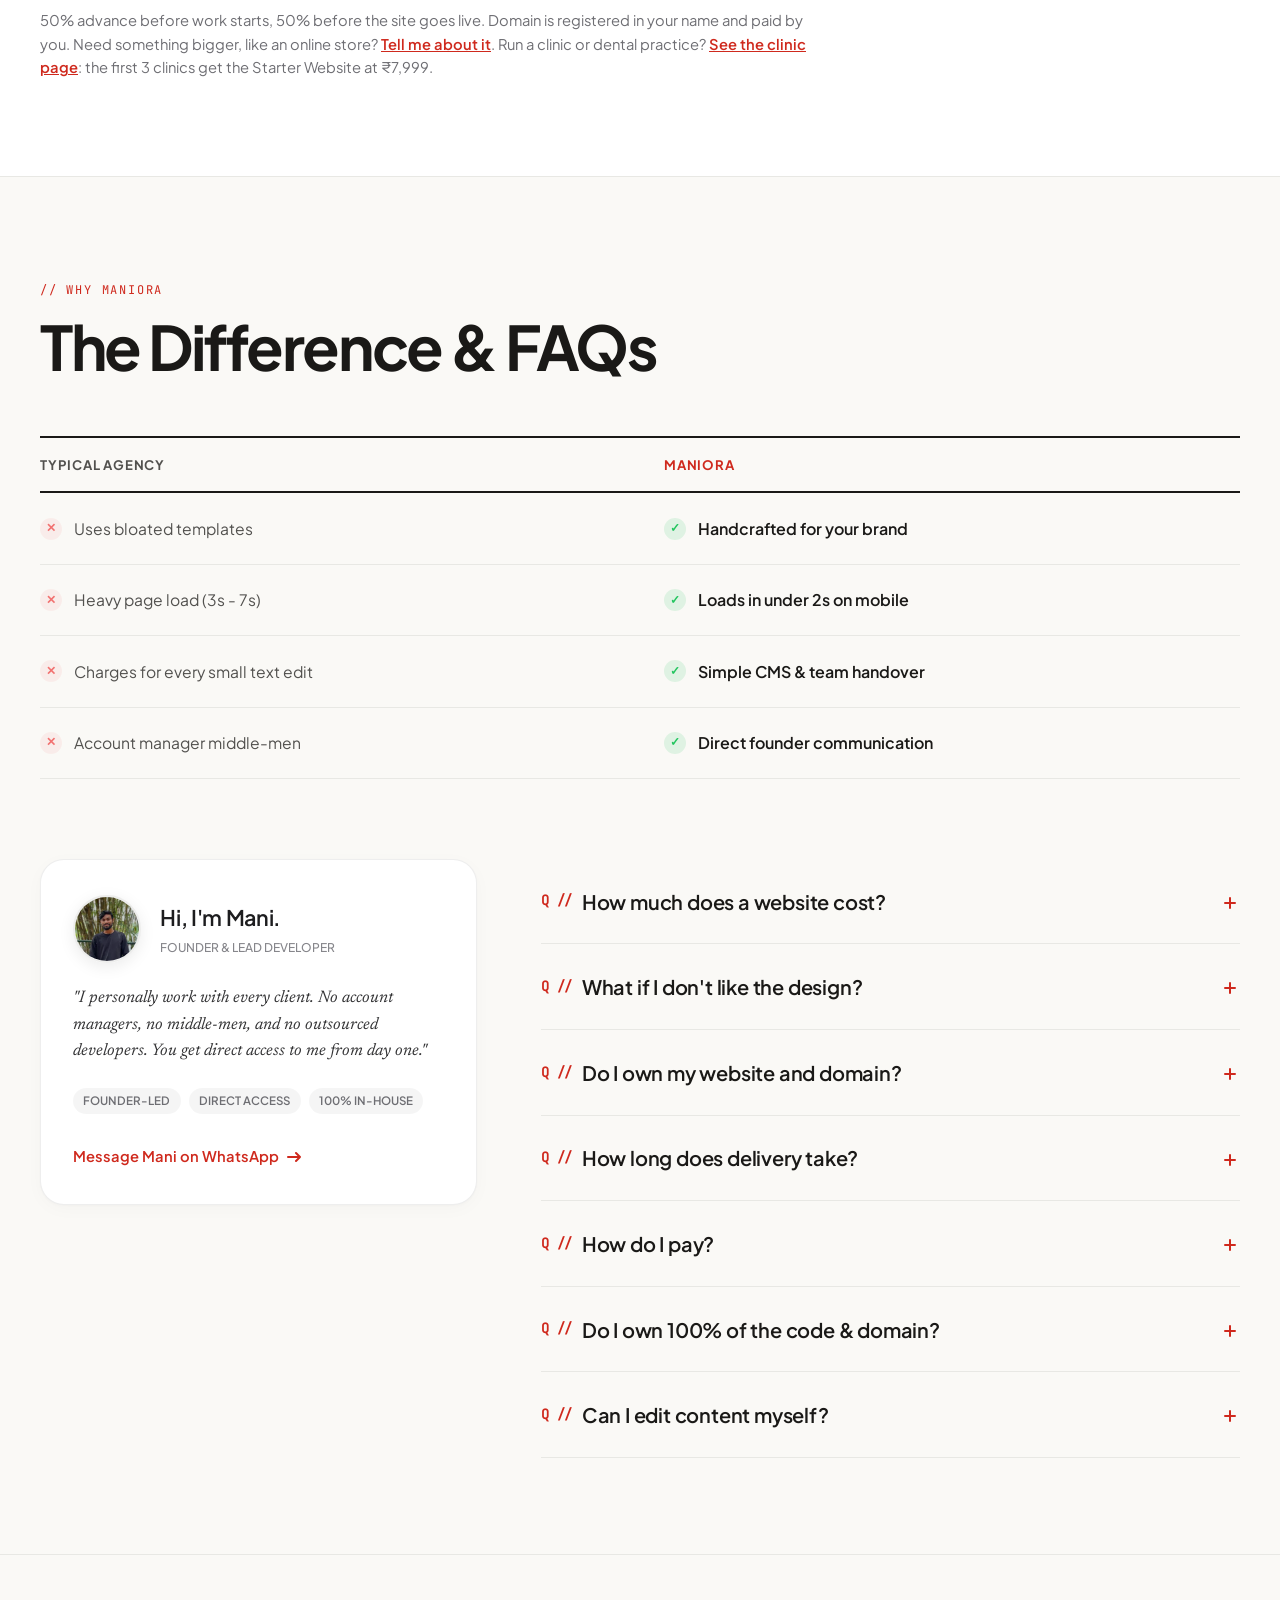
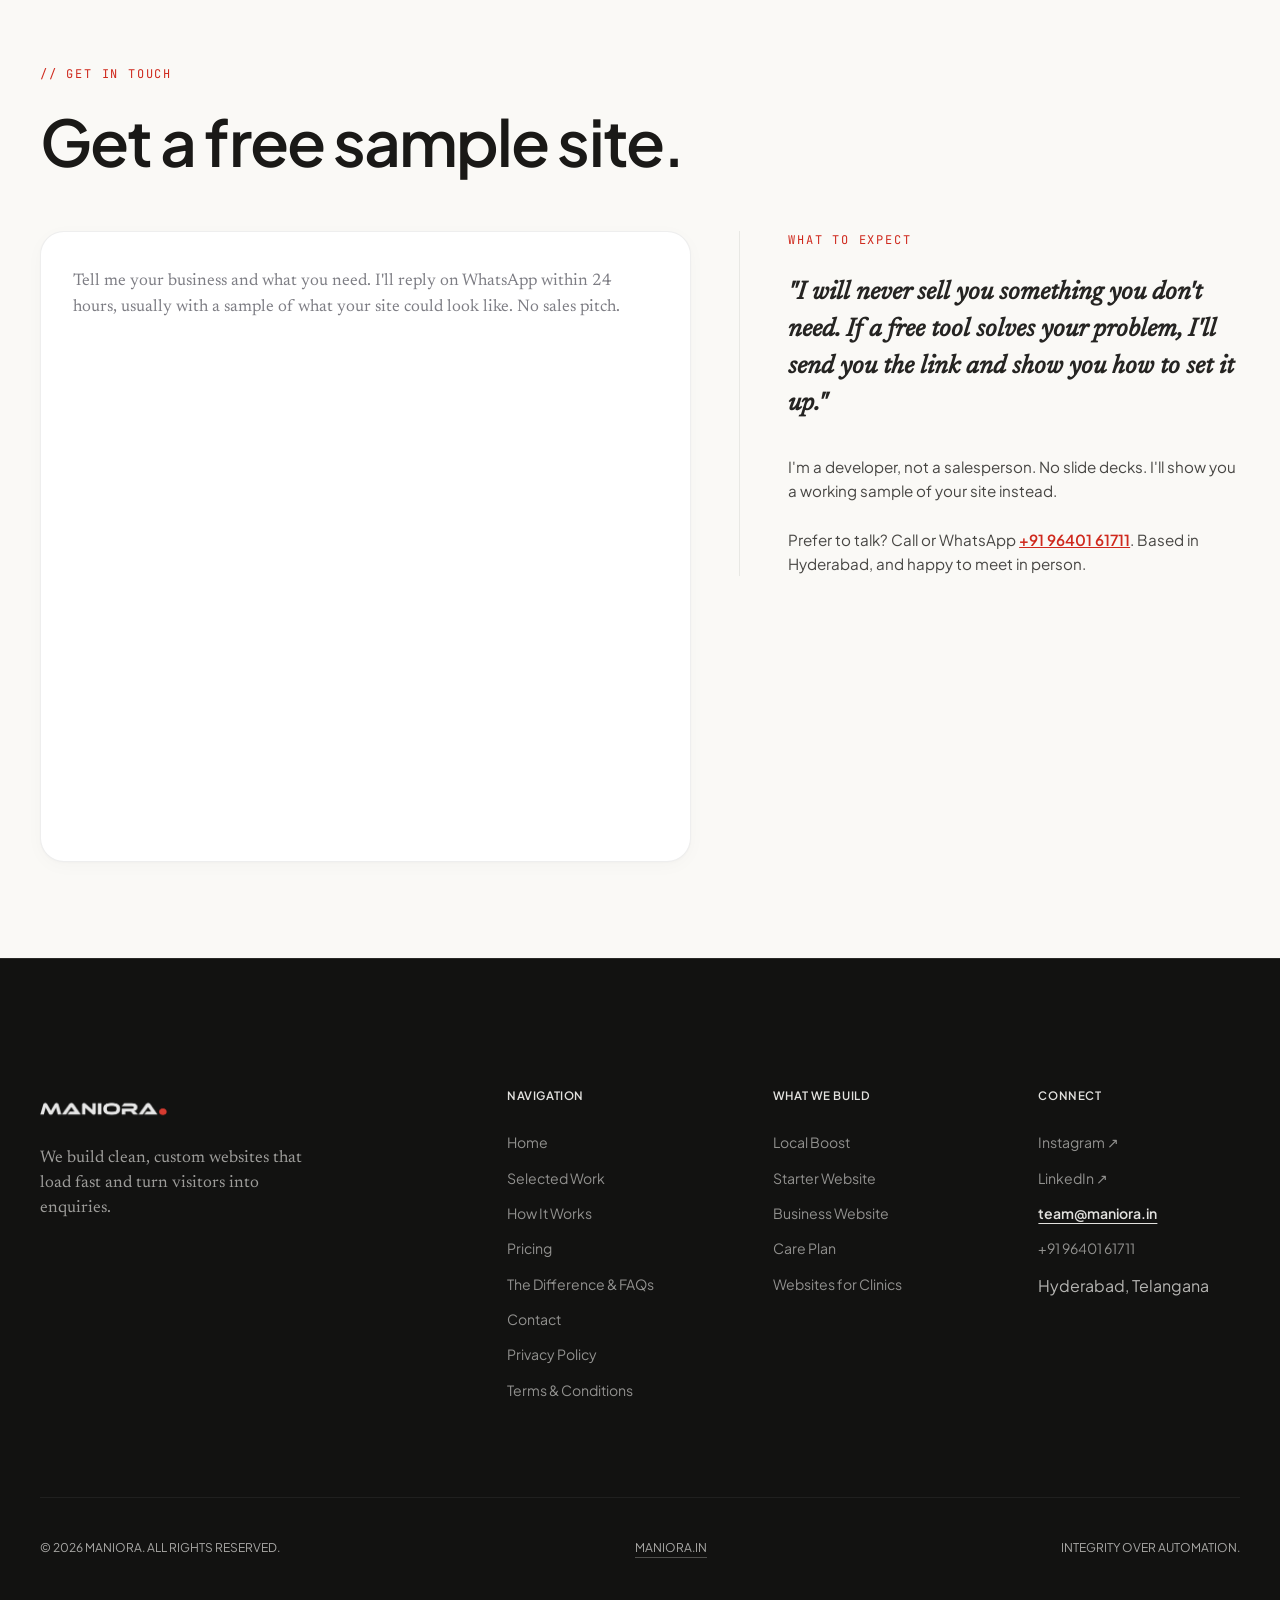
==== commit a6ae6c21: "Add Clinics to navigation; fix established year to 2025 Co-Authored-By: Claude Sonnet 5.5 <noreply@a" ====
--- a/index.html
+++ b/index.html
@@ -77,6 +77,7 @@
                 <a href="#transformations">Work</a>
                 <a href="#services">How It Works</a>
                 <a href="#pricing">Pricing</a>
+                <a href="clinics/">Clinics</a>
                 <a href="#faq">FAQs</a>
                 <a href="#contact">Contact</a>
             </div>
@@ -101,11 +102,12 @@
                 <li><a href="#transformations" data-index="1">Work</a></li>
                 <li><a href="#services" data-index="2">How It Works</a></li>
                 <li><a href="#pricing" data-index="3">Pricing</a></li>
-                <li><a href="#faq" data-index="4">FAQs</a></li>
-                <li><a href="#contact" data-index="5">Contact</a></li>
+                <li><a href="clinics/" data-index="4">Clinics</a></li>
+                <li><a href="#faq" data-index="5">FAQs</a></li>
+                <li><a href="#contact" data-index="6">Contact</a></li>
             </ul>
             <div class="expanded-footer">
-                <span class="mono-tag">EST. 2026</span>
+                <span class="mono-tag">EST. 2025</span>
                 <span class="mono-tag">MANIORA</span>
             </div>
         </div>
--- a/styles.css
+++ b/styles.css
@@ -2521,3 +2521,35 @@
     .testimonial-row > figure { flex: 0 0 82%; scroll-snap-align: start; padding: 1.4rem !important; gap: 1.2rem !important; }
     .testimonial-row blockquote { font-size: 1.02rem !important; line-height: 1.5 !important; }
 }
+
+/* Mobile timeline: swipeable step cards */
+@media (max-width: 640px) {
+    .hero-timeline { padding: 1.3rem 0 1rem; overflow: hidden; }
+    .ht-head { padding: 0 1.2rem; flex-direction: row; align-items: center; flex-wrap: wrap; margin-bottom: 1rem; }
+    .ht-steps { display: flex; gap: 0.75rem; overflow-x: auto; scroll-snap-type: x mandatory; -webkit-overflow-scrolling: touch; padding: 0.2rem 1.2rem 0.6rem; scroll-padding: 0 1.2rem; scrollbar-width: none; }
+    .ht-steps::-webkit-scrollbar { display: none; }
+    .ht-steps::before { display: none; }
+    .ht-steps li { flex: 0 0 80%; scroll-snap-align: start; flex-direction: column; gap: 0.8rem; padding: 1rem 1rem 1.1rem; background: var(--color-bg-light); border: 1px solid var(--color-border-light); border-radius: 1.1rem; }
+    .ht-day { width: auto; align-self: flex-start; padding: 0 0.85rem; background: #fff; }
+    .ht-day--live { background: var(--color-accent); }
+    .ht-steps strong { font-size: 1rem; }
+    .ht-steps li:last-child { border-color: rgba(207,41,29,0.3); }
+}
+.hero-grid > *, .hero-meta-block, .hero-timeline { min-width: 0; max-width: 100%; }
+
+/* Mobile timeline v3: flat, full width, 2x2 grid */
+@media (max-width: 768px) {
+    .hero-grid { padding-left: 1.5rem; padding-right: 1.5rem; }
+}
+@media (max-width: 640px) {
+    .hero-timeline { background: transparent; border: 0; box-shadow: none; border-radius: 0; padding: 0; overflow: visible; }
+    .ht-head { padding: 0; margin-bottom: 0.9rem; flex-direction: row; flex-wrap: nowrap; justify-content: space-between; align-items: center; }
+    .ht-head .mono-tag { font-size: 0.75rem; letter-spacing: 0.02em; white-space: nowrap; }
+    .ht-live { font-size: 0.72rem; padding: 0.25rem 0.6rem; }
+    .ht-steps { display: grid; grid-template-columns: 1fr 1fr; gap: 0.7rem; overflow: visible; padding: 0; scroll-snap-type: none; }
+    .ht-steps li { flex: none; padding: 0.9rem 0.85rem 1rem; gap: 0.6rem; background: #fff; }
+    .ht-steps strong { font-size: 0.95rem; line-height: 1.25; }
+    .ht-steps p { font-size: 0.82rem; line-height: 1.45; }
+    .ht-day { background: var(--color-bg-light); }
+    .ht-day--live { background: var(--color-accent); }
+}
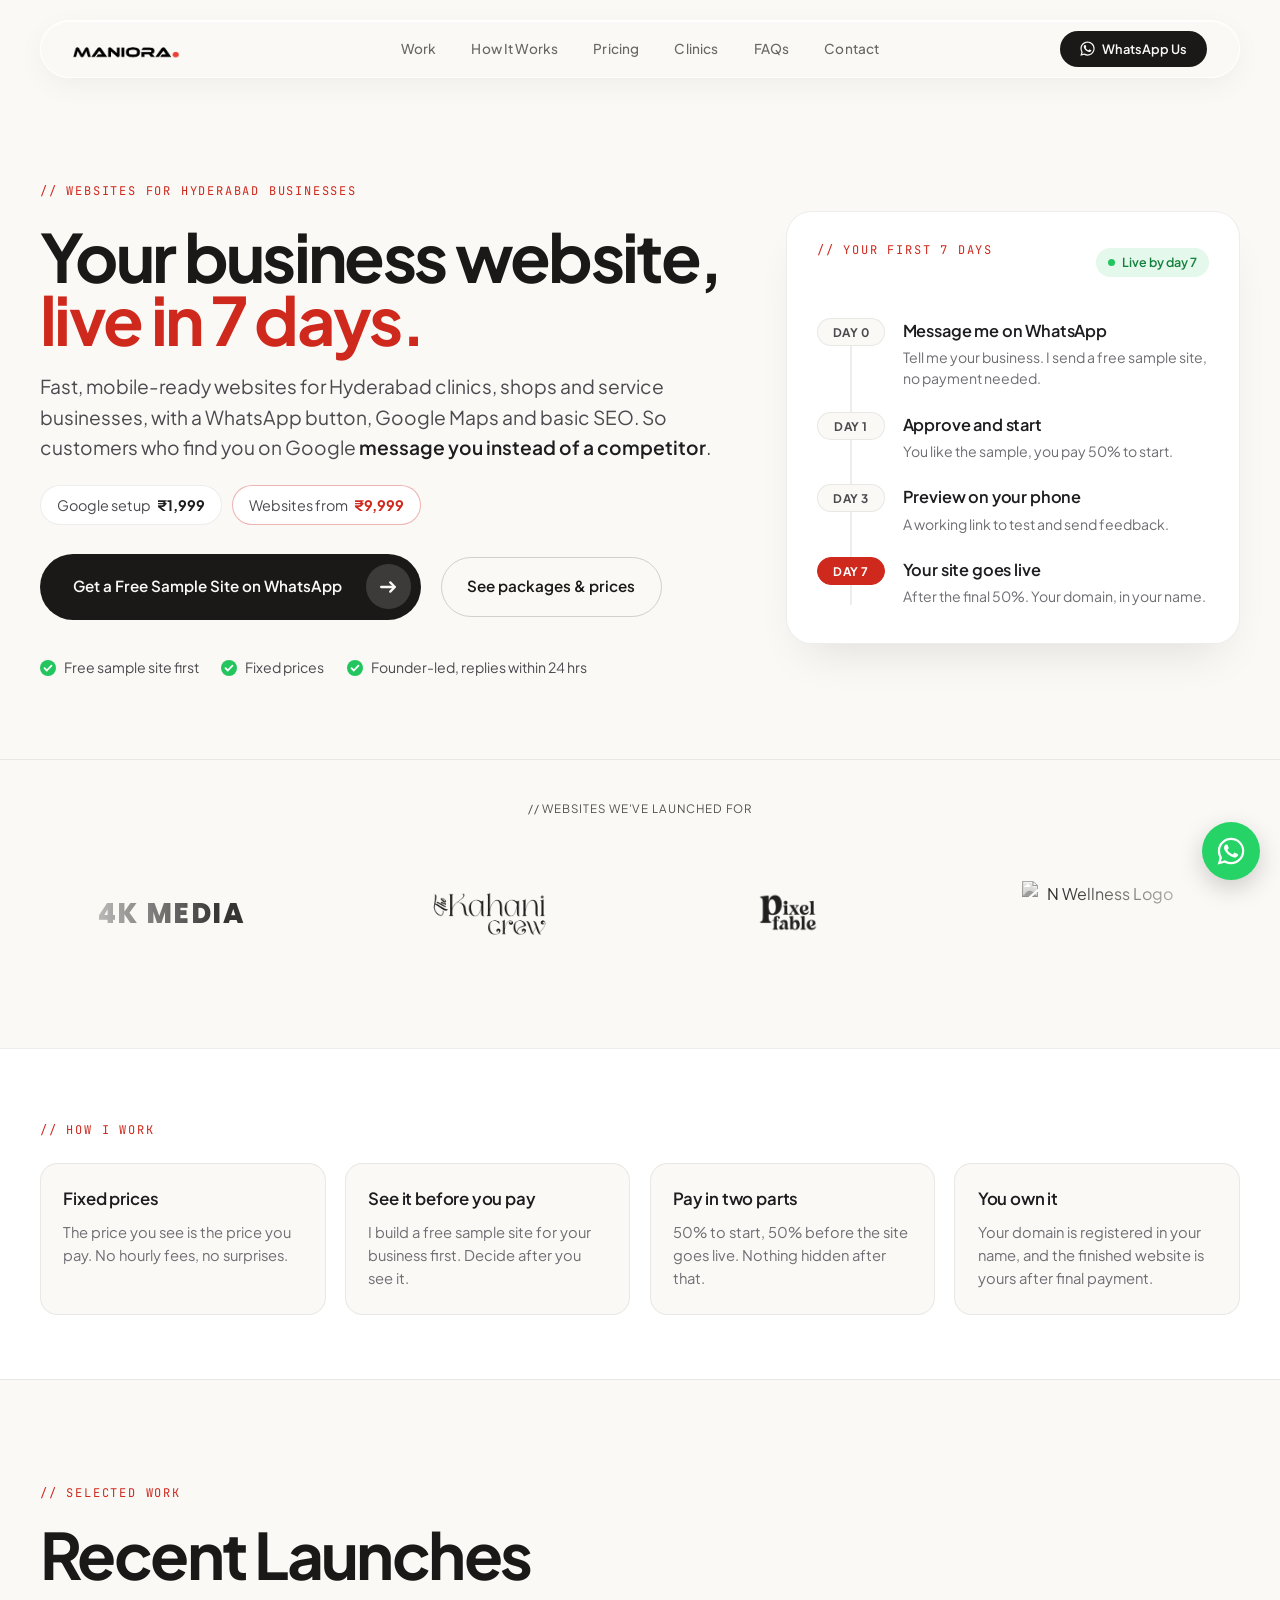
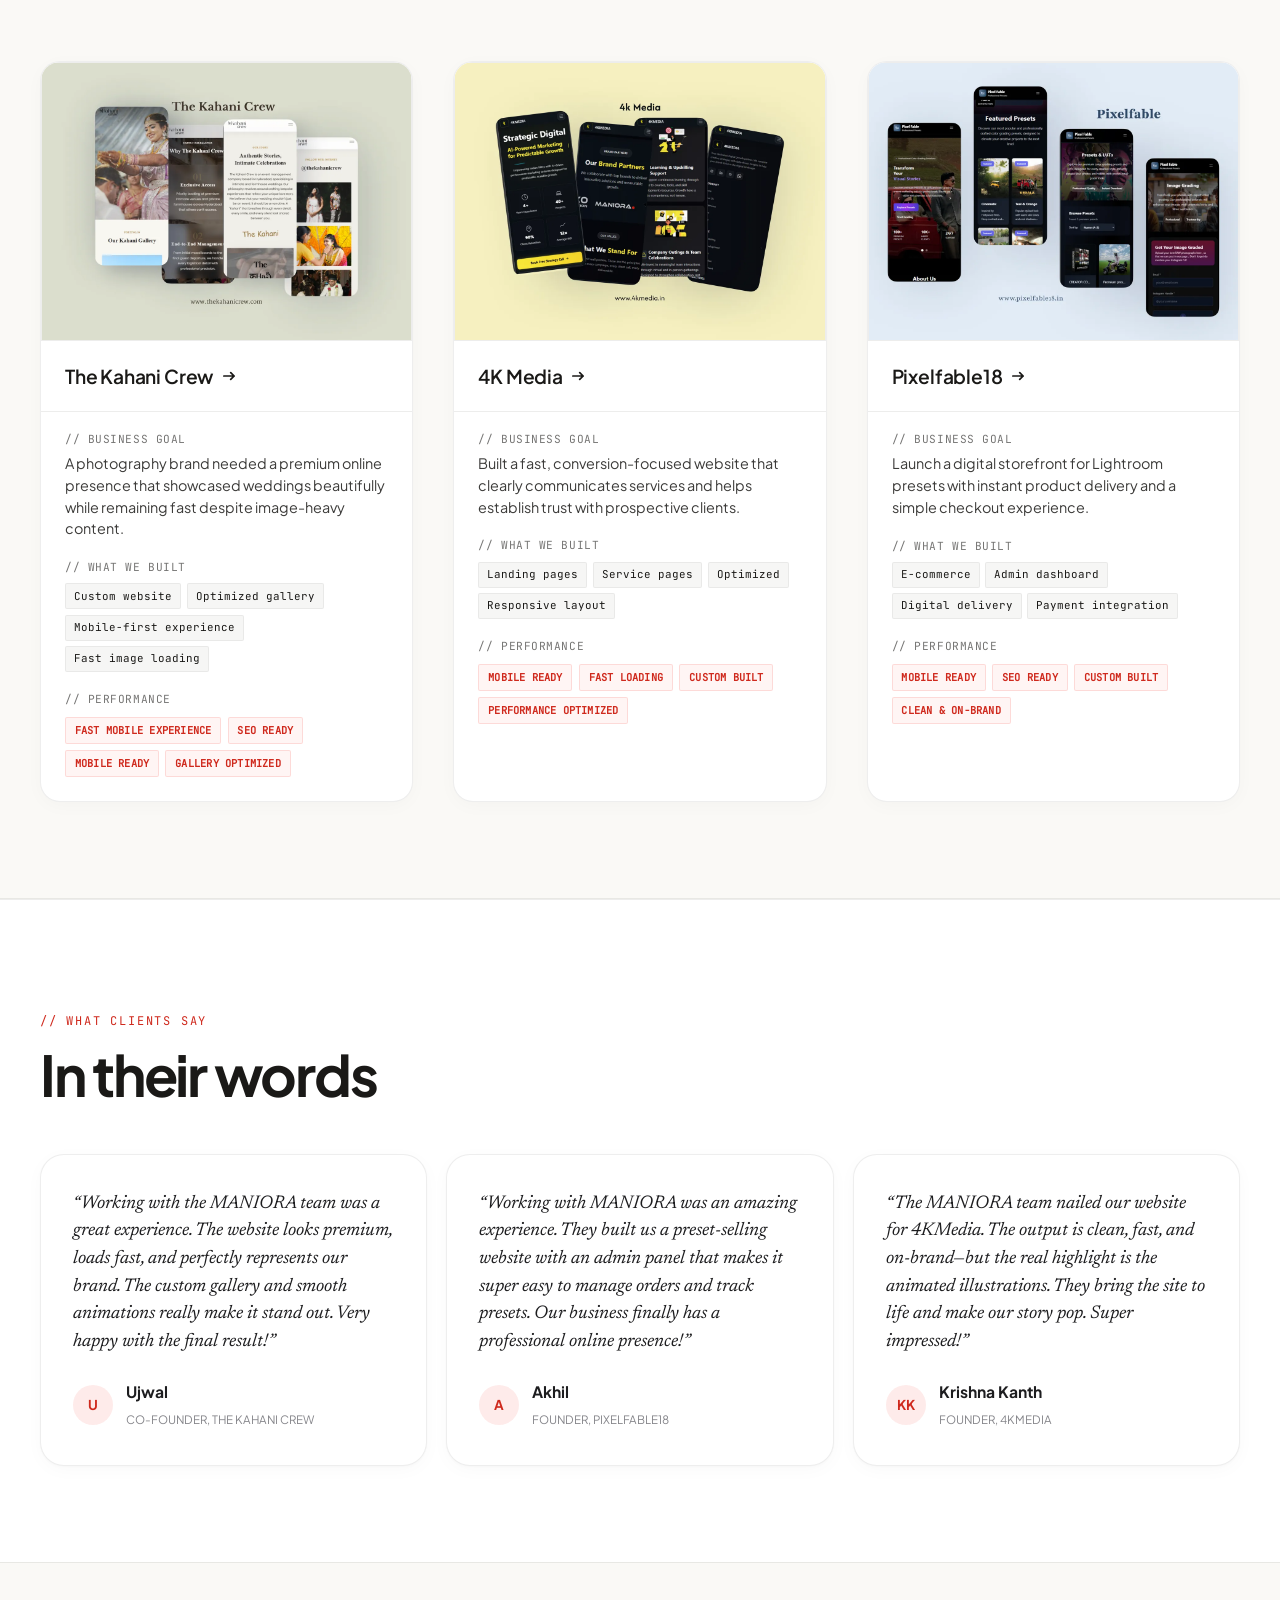
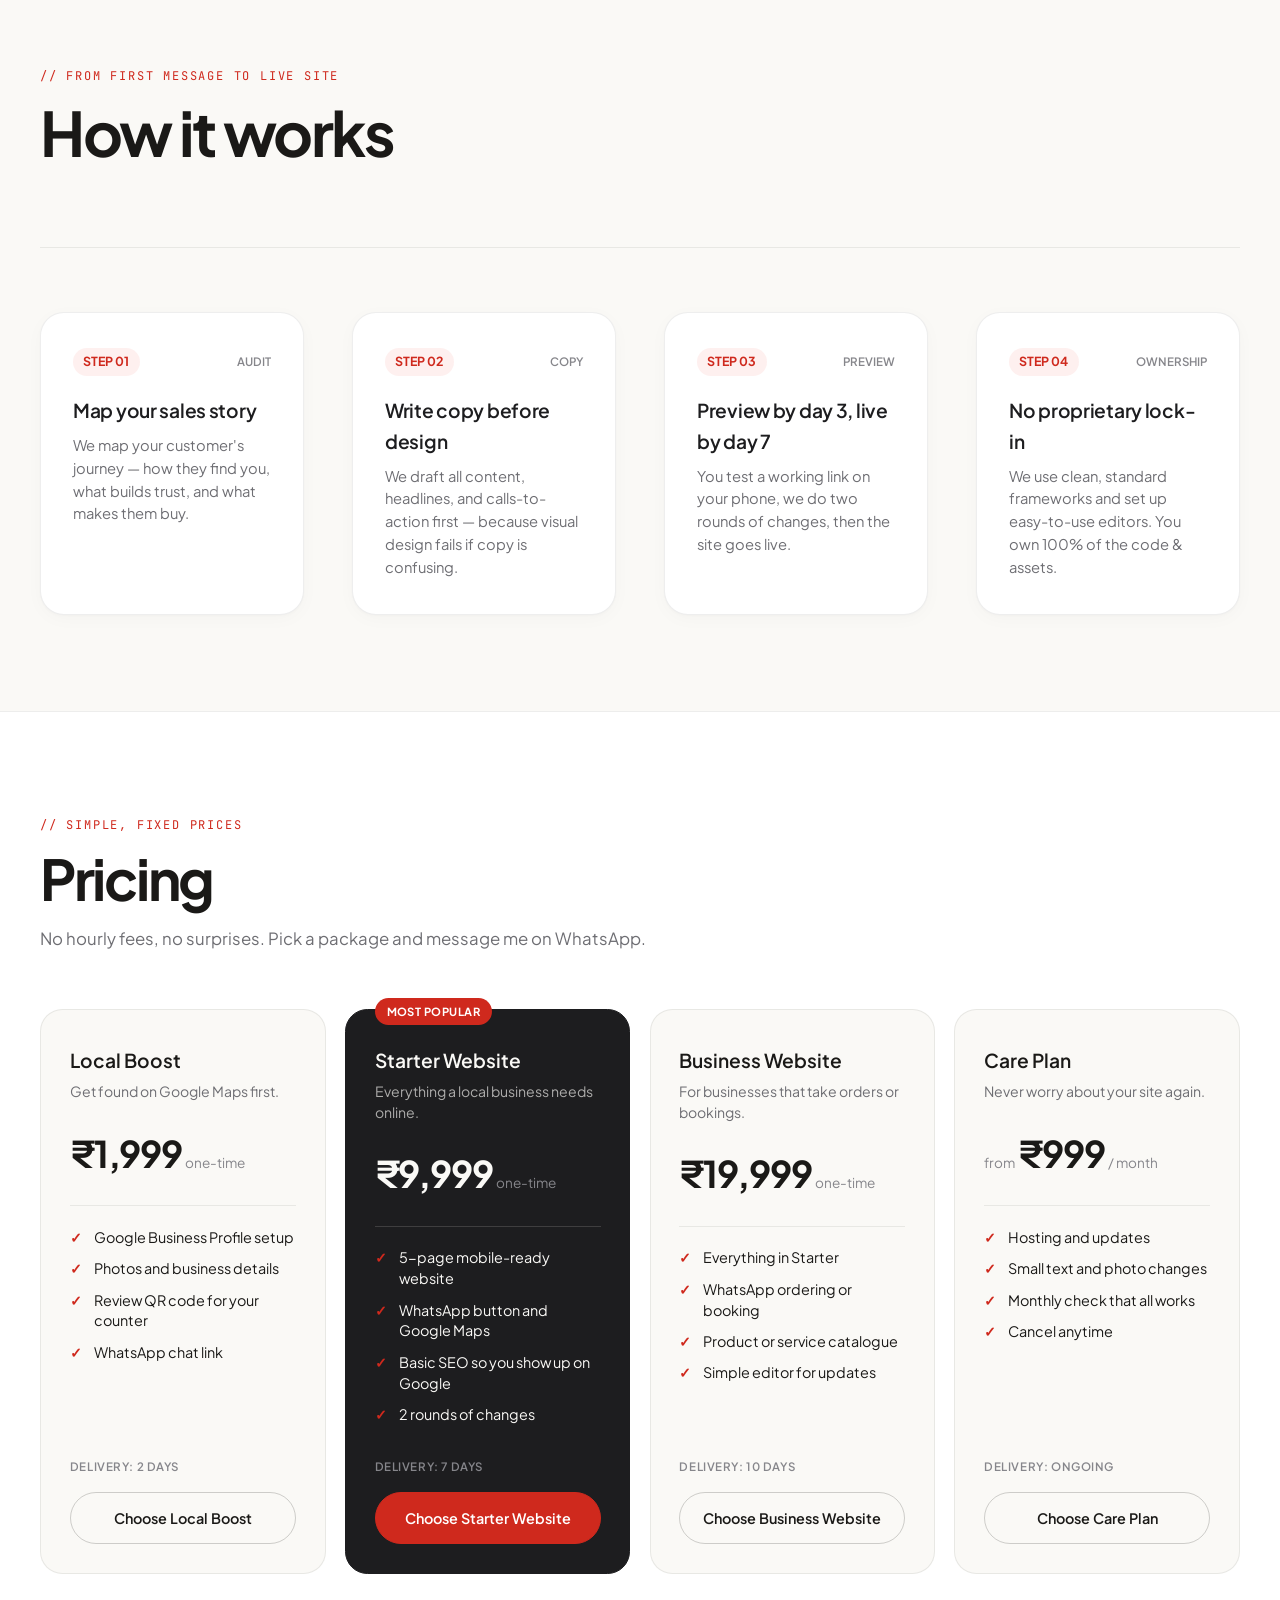
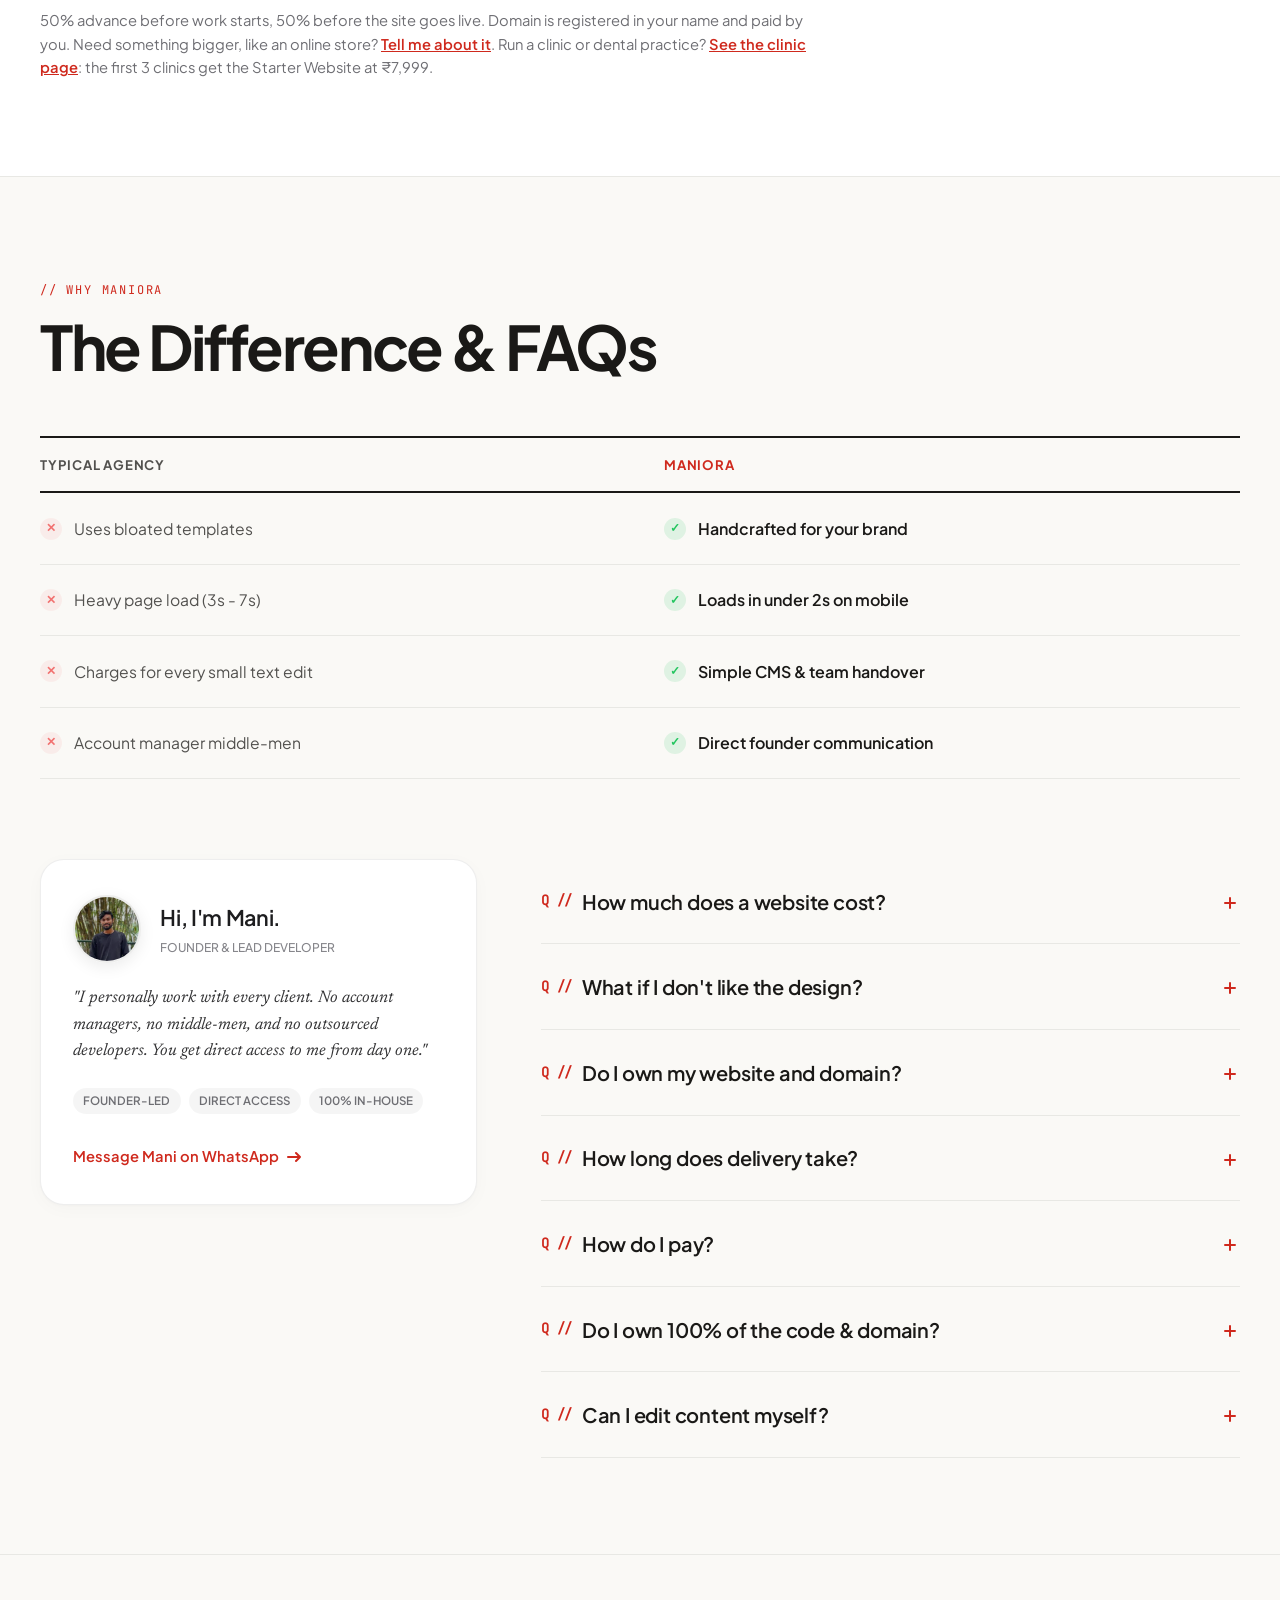
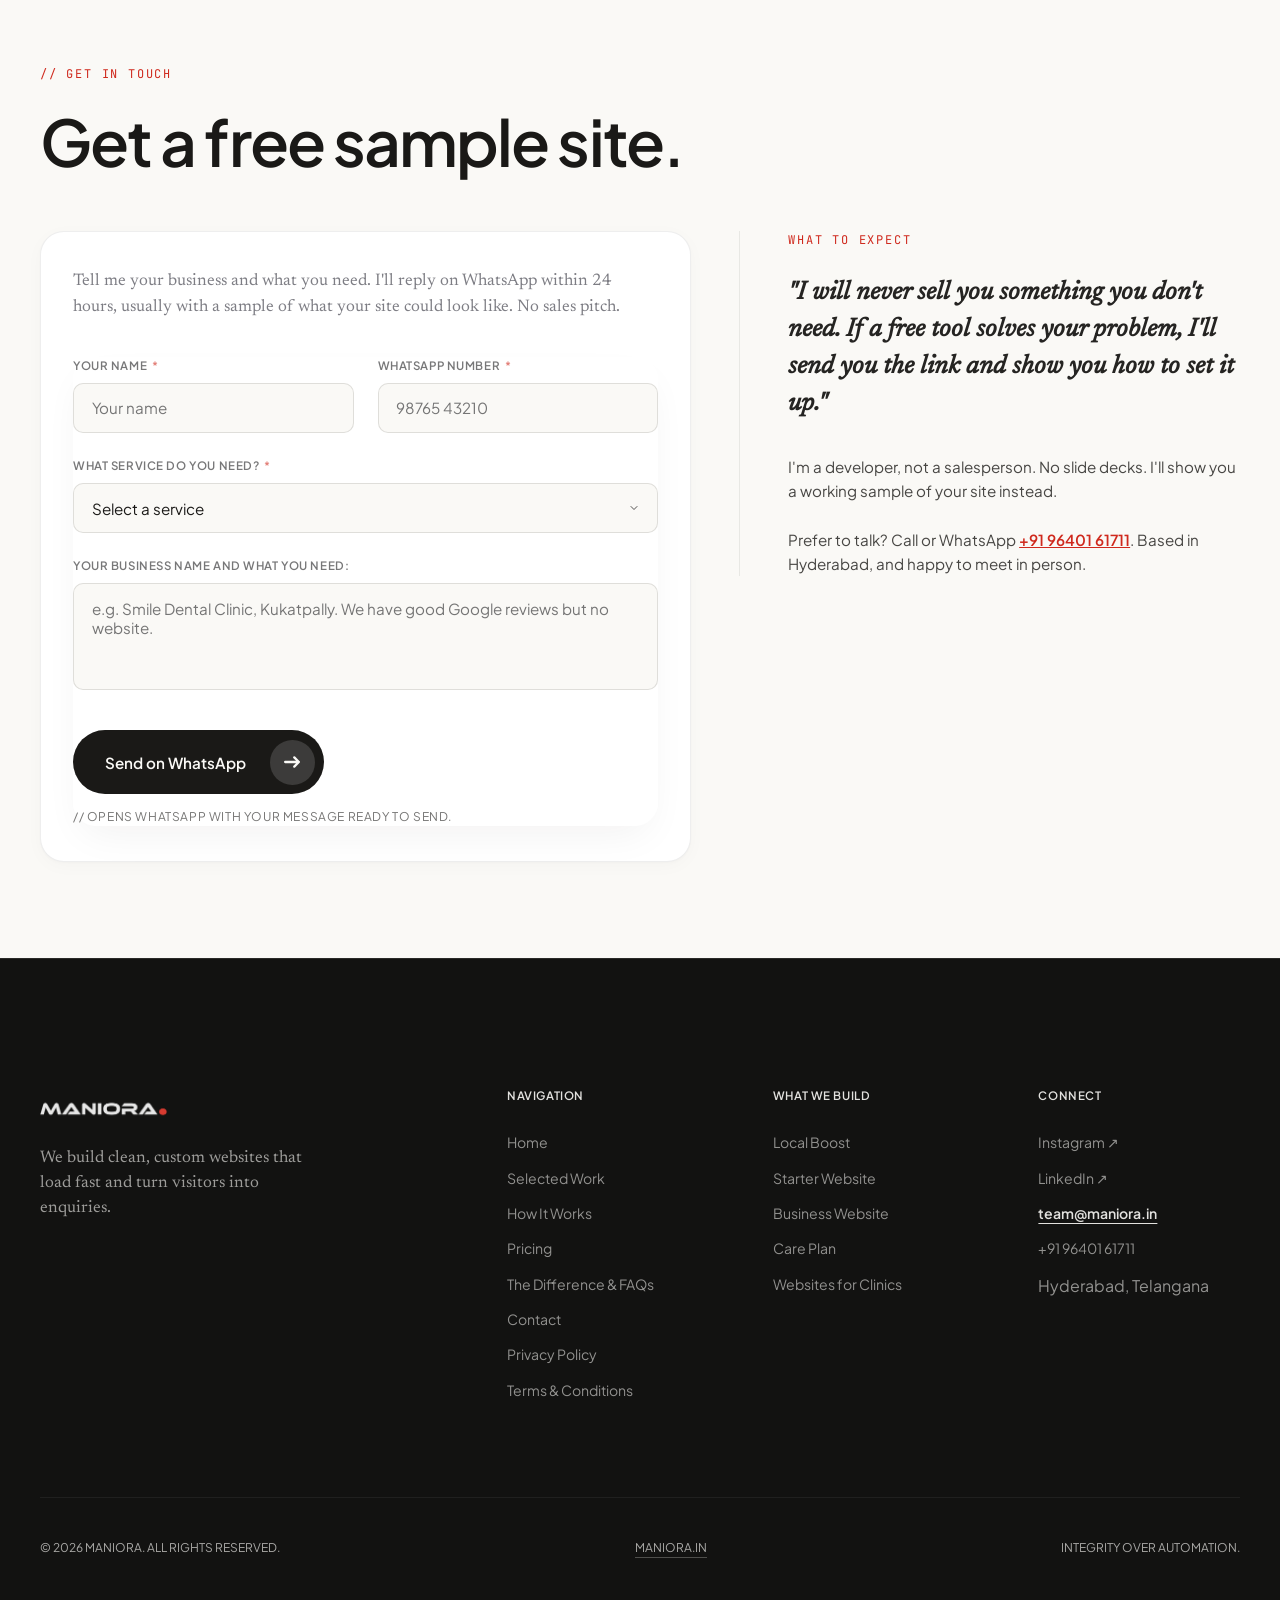
==== commit 476ca24d: "Fix footer location text colour and floating WhatsApp button on subpages Co-Authored-By: Claude Sonn" ====
--- a/index.html
+++ b/index.html
@@ -761,9 +761,5 @@
     <a href="https://wa.me/919640161711?text=Hi%20Mani%2C%20I%20saw%20the%20Maniora%20website.%20I%27d%20like%20a%20free%20sample%20site%20for%20my%20business." target="_blank" rel="noopener" class="wa-float wa-track" data-wa-loc="floating" aria-label="Chat with Maniora on WhatsApp">
         <svg width="28" height="28" viewBox="0 0 24 24" fill="#fff" aria-hidden="true"><path d="M17.47 14.38c-.3-.15-1.76-.87-2.03-.97-.27-.1-.47-.15-.67.15-.2.3-.77.97-.94 1.17-.17.2-.35.22-.65.07-.3-.15-1.26-.46-2.4-1.48-.89-.79-1.49-1.77-1.66-2.07-.17-.3-.02-.46.13-.61.13-.13.3-.35.45-.52.15-.17.2-.3.3-.5.1-.2.05-.37-.02-.52-.08-.15-.67-1.61-.92-2.21-.24-.58-.49-.5-.67-.51h-.57c-.2 0-.52.07-.79.37-.27.3-1.04 1.02-1.04 2.48s1.07 2.88 1.21 3.08c.15.2 2.1 3.2 5.08 4.49.71.31 1.26.49 1.69.63.71.23 1.36.2 1.87.12.57-.09 1.76-.72 2.01-1.41.25-.69.25-1.29.17-1.41-.07-.12-.27-.2-.57-.35zM12.05 21.5h-.01a9.4 9.4 0 0 1-4.79-1.31l-.34-.2-3.56.93.95-3.47-.22-.36a9.41 9.41 0 0 1-1.44-5.02c0-5.2 4.23-9.43 9.44-9.43 2.52 0 4.89.98 6.67 2.77a9.37 9.37 0 0 1 2.76 6.67c0 5.2-4.24 9.43-9.44 9.43zm8.03-17.46A11.27 11.27 0 0 0 12.05.72C5.8.72.71 5.8.71 12.06c0 2 .52 3.95 1.52 5.67L.62 23.6l6.02-1.58a11.32 11.32 0 0 0 5.4 1.38h.01c6.25 0 11.34-5.09 11.34-11.34 0-3.03-1.18-5.88-3.31-8.02z"/></svg>
     </a>
-    <style>
-        .wa-float { position: fixed; right: 1.25rem; bottom: 1.25rem; z-index: 999; width: 58px; height: 58px; border-radius: 50%; background: #25D366; display: flex; align-items: center; justify-content: center; box-shadow: 0 8px 24px rgba(0,0,0,0.18); transition: transform 0.2s ease; }
-        .wa-float:hover { transform: scale(1.06); }
-    </style>
 </body>
 </html>
--- a/styles.css
+++ b/styles.css
@@ -2553,3 +2553,11 @@
     .ht-day { background: var(--color-bg-light); }
     .ht-day--live { background: var(--color-accent); }
 }
+
+/* Footer location line: match the other footer items */
+.meta-col > span:not(.mono-tag) { color: var(--color-text-light); opacity: 0.55 !important; font-size: 0.88rem; }
+
+/* Floating WhatsApp button (shared by all pages) */
+.wa-float { position: fixed; right: 1.25rem; bottom: 1.25rem; z-index: 999; width: 58px; height: 58px; border-radius: 50%; background: #25D366; display: flex; align-items: center; justify-content: center; box-shadow: 0 8px 24px rgba(0,0,0,0.18); transition: transform 0.2s ease; }
+.wa-float:hover { transform: scale(1.06); }
+@media (max-width: 768px) { .wa-float { width: 52px; height: 52px; right: 14px; bottom: 14px; } }
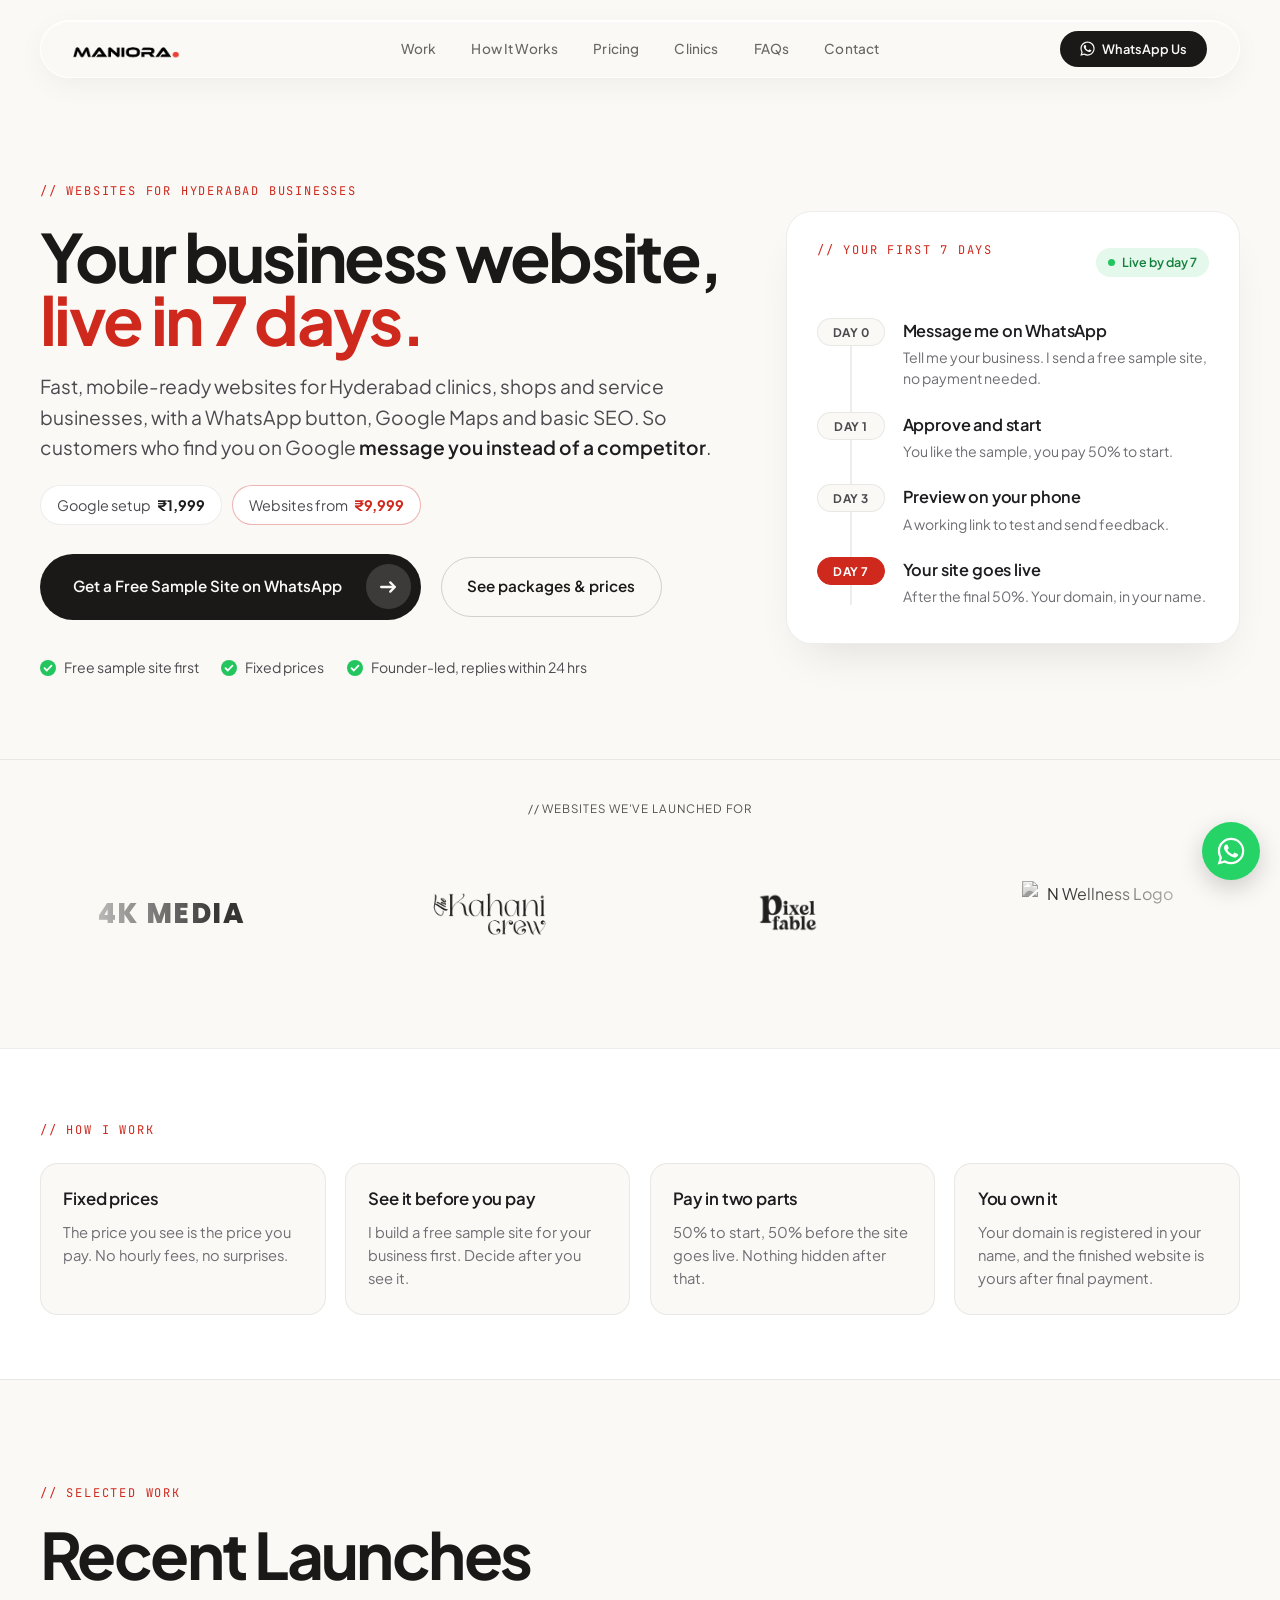
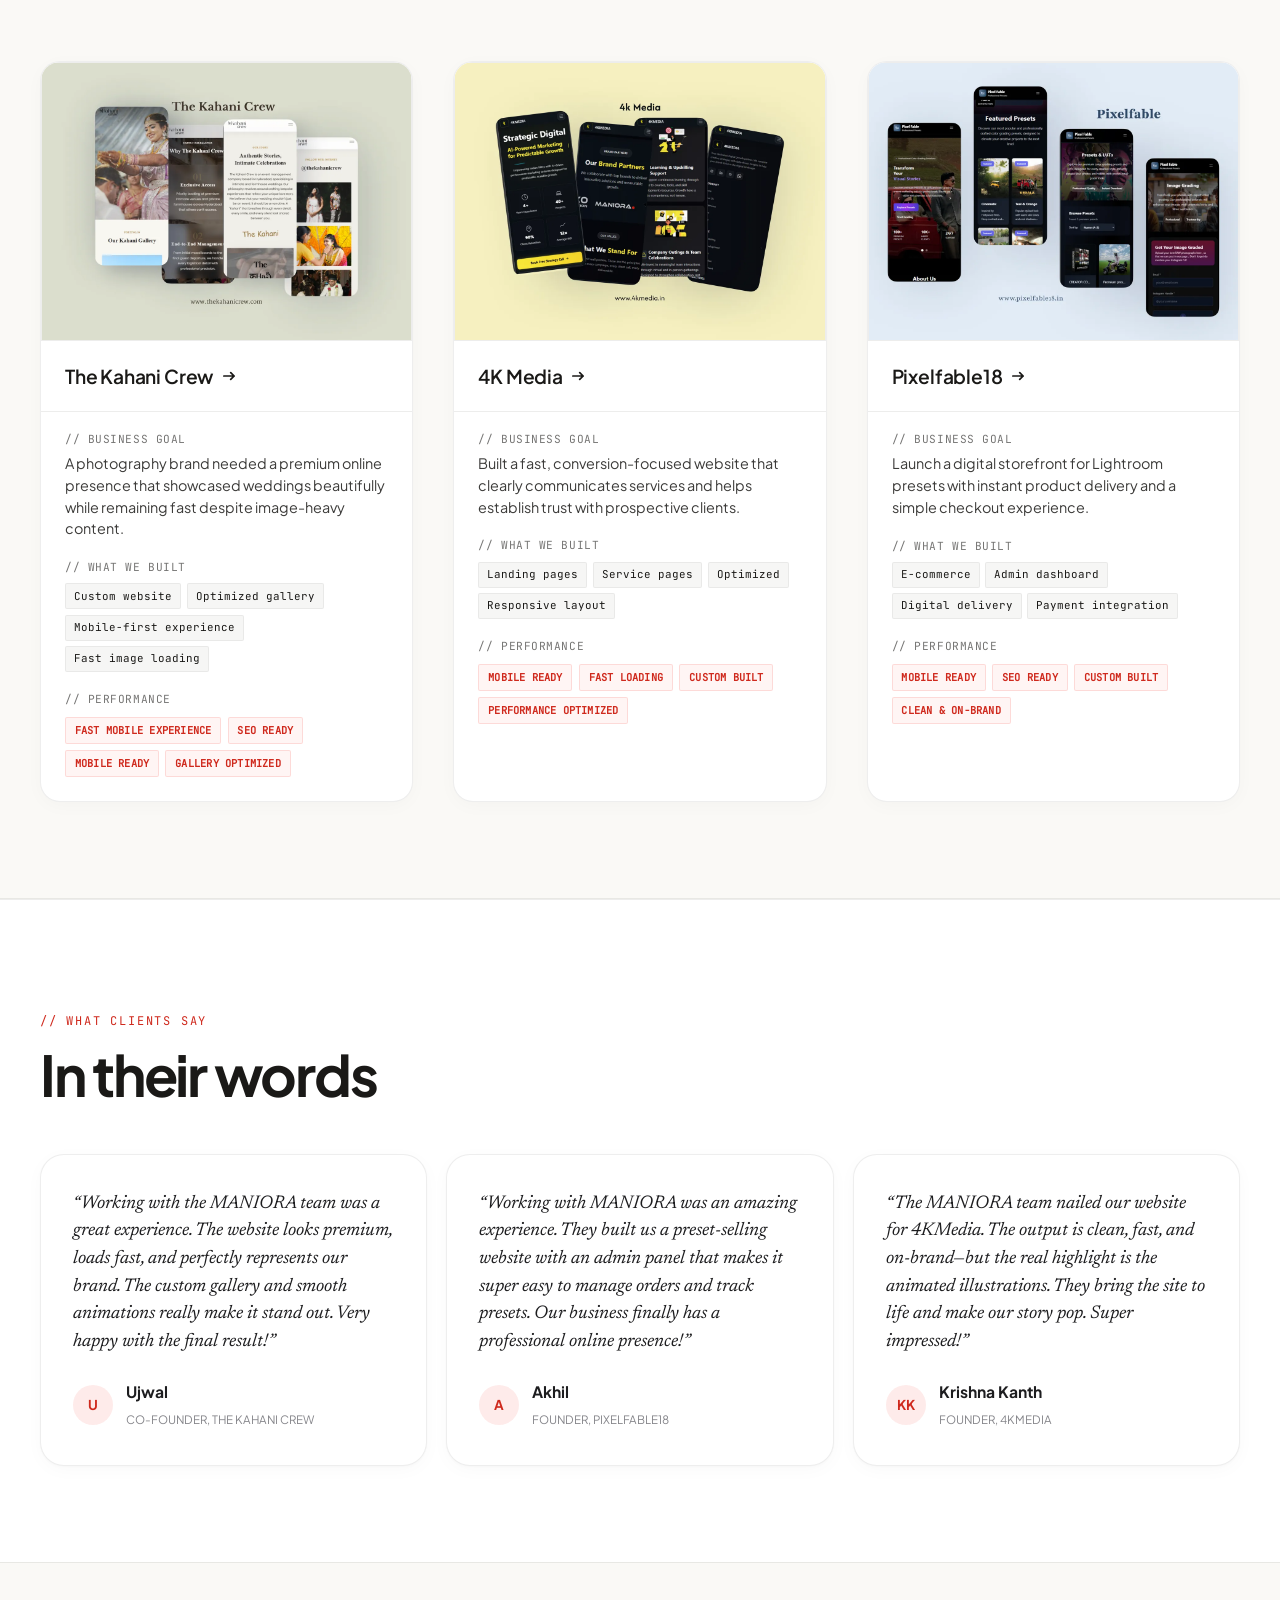
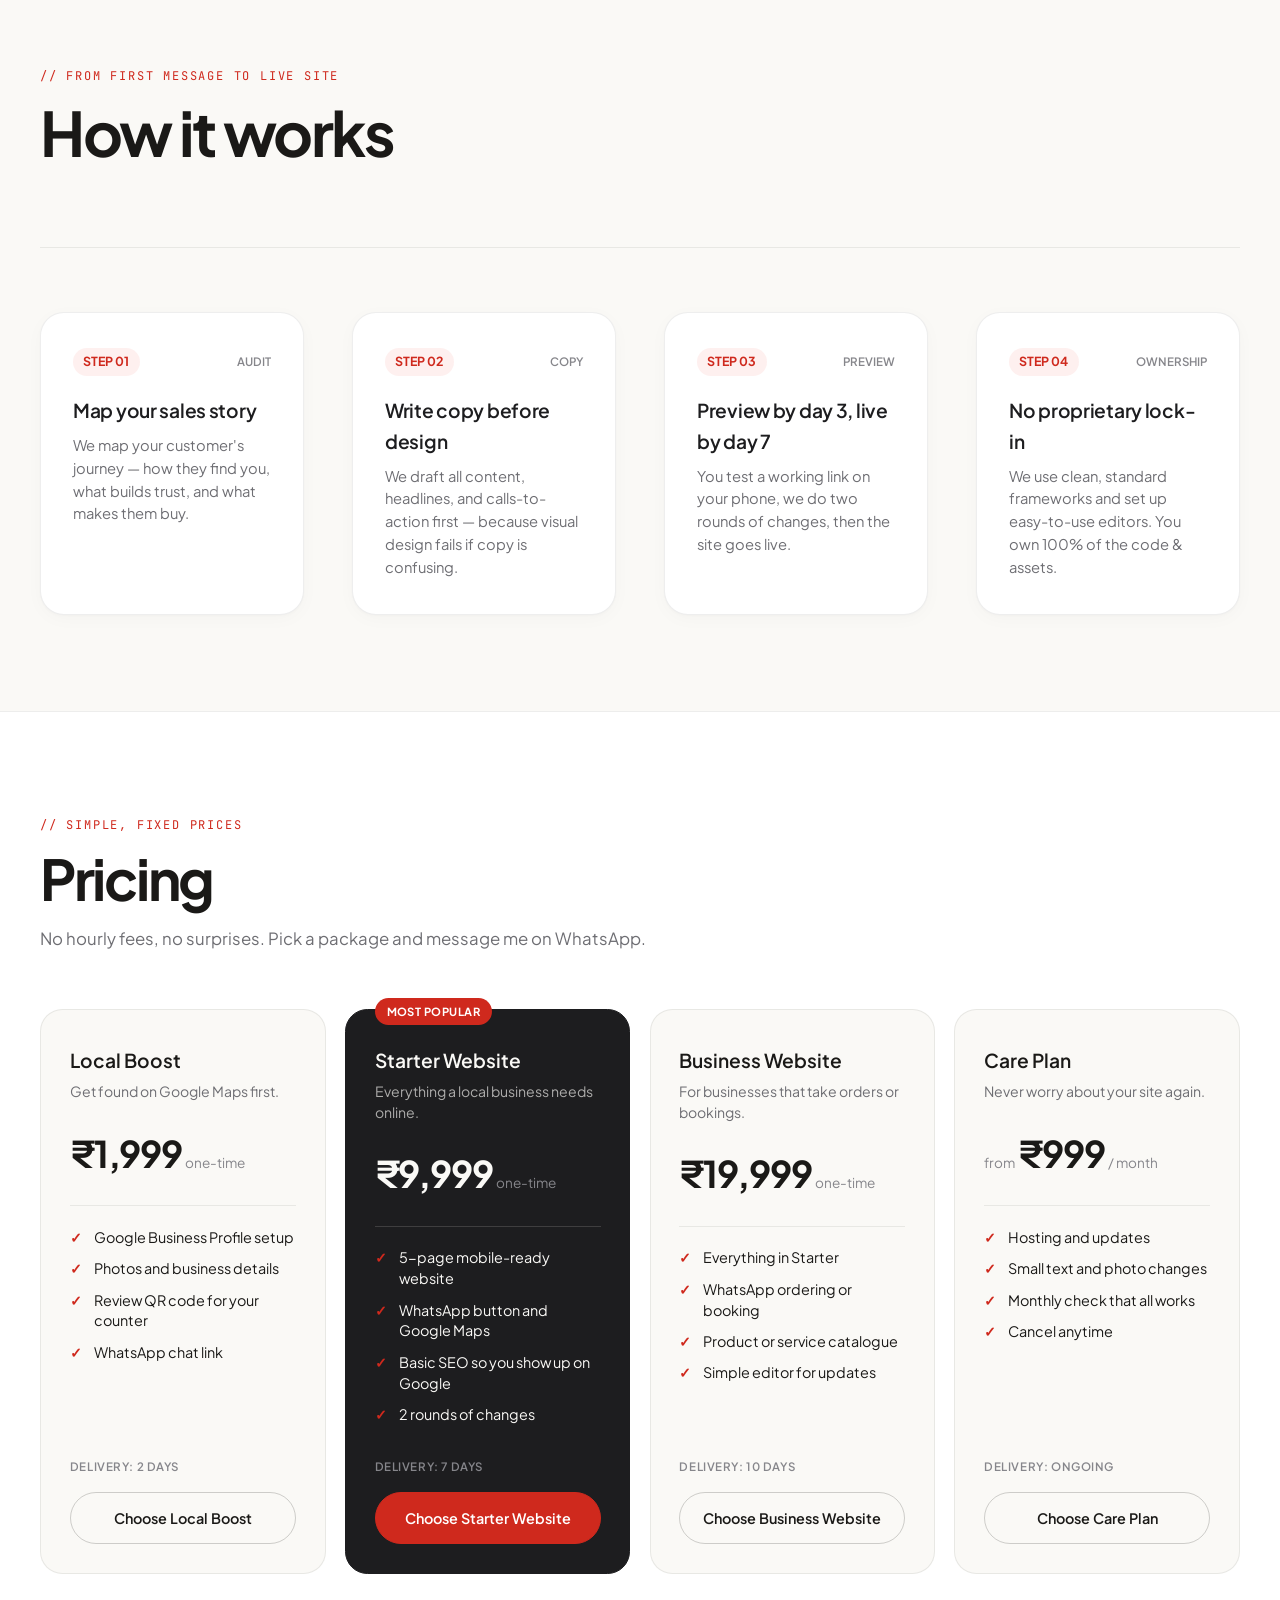
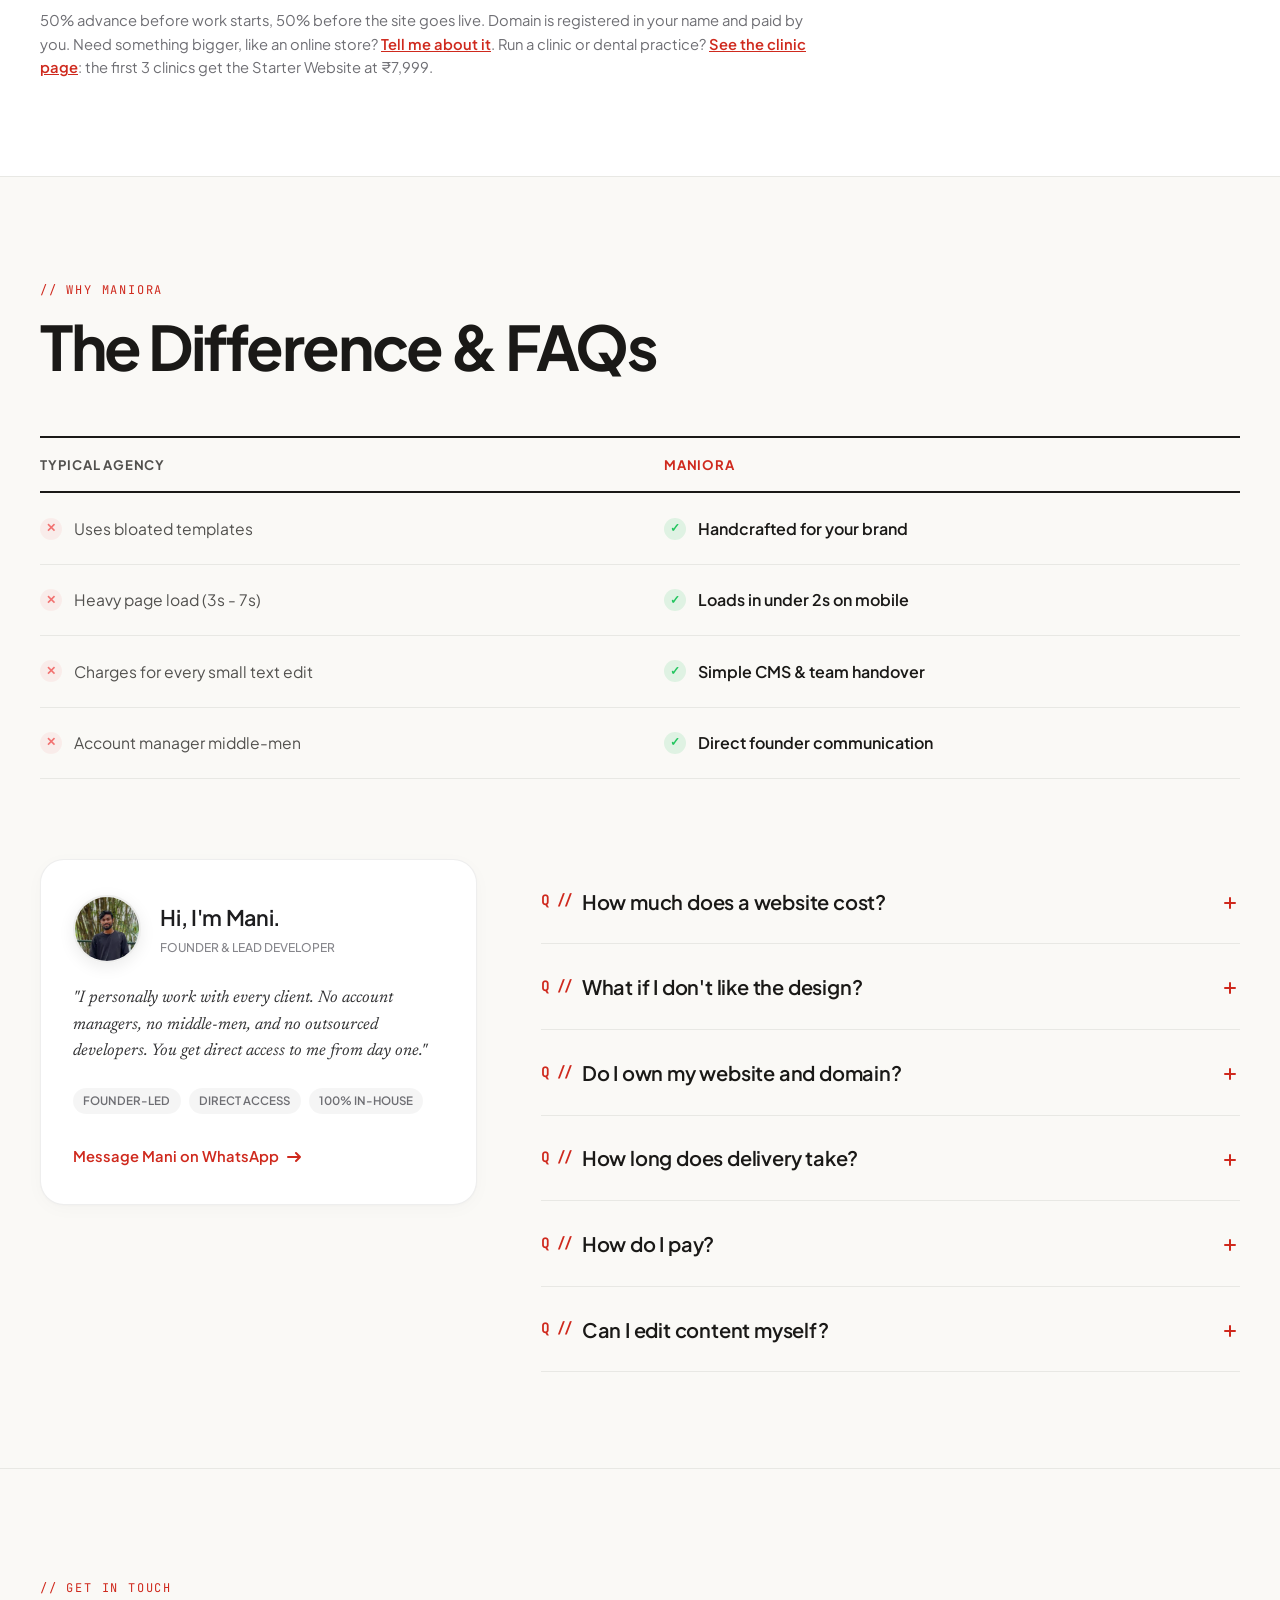
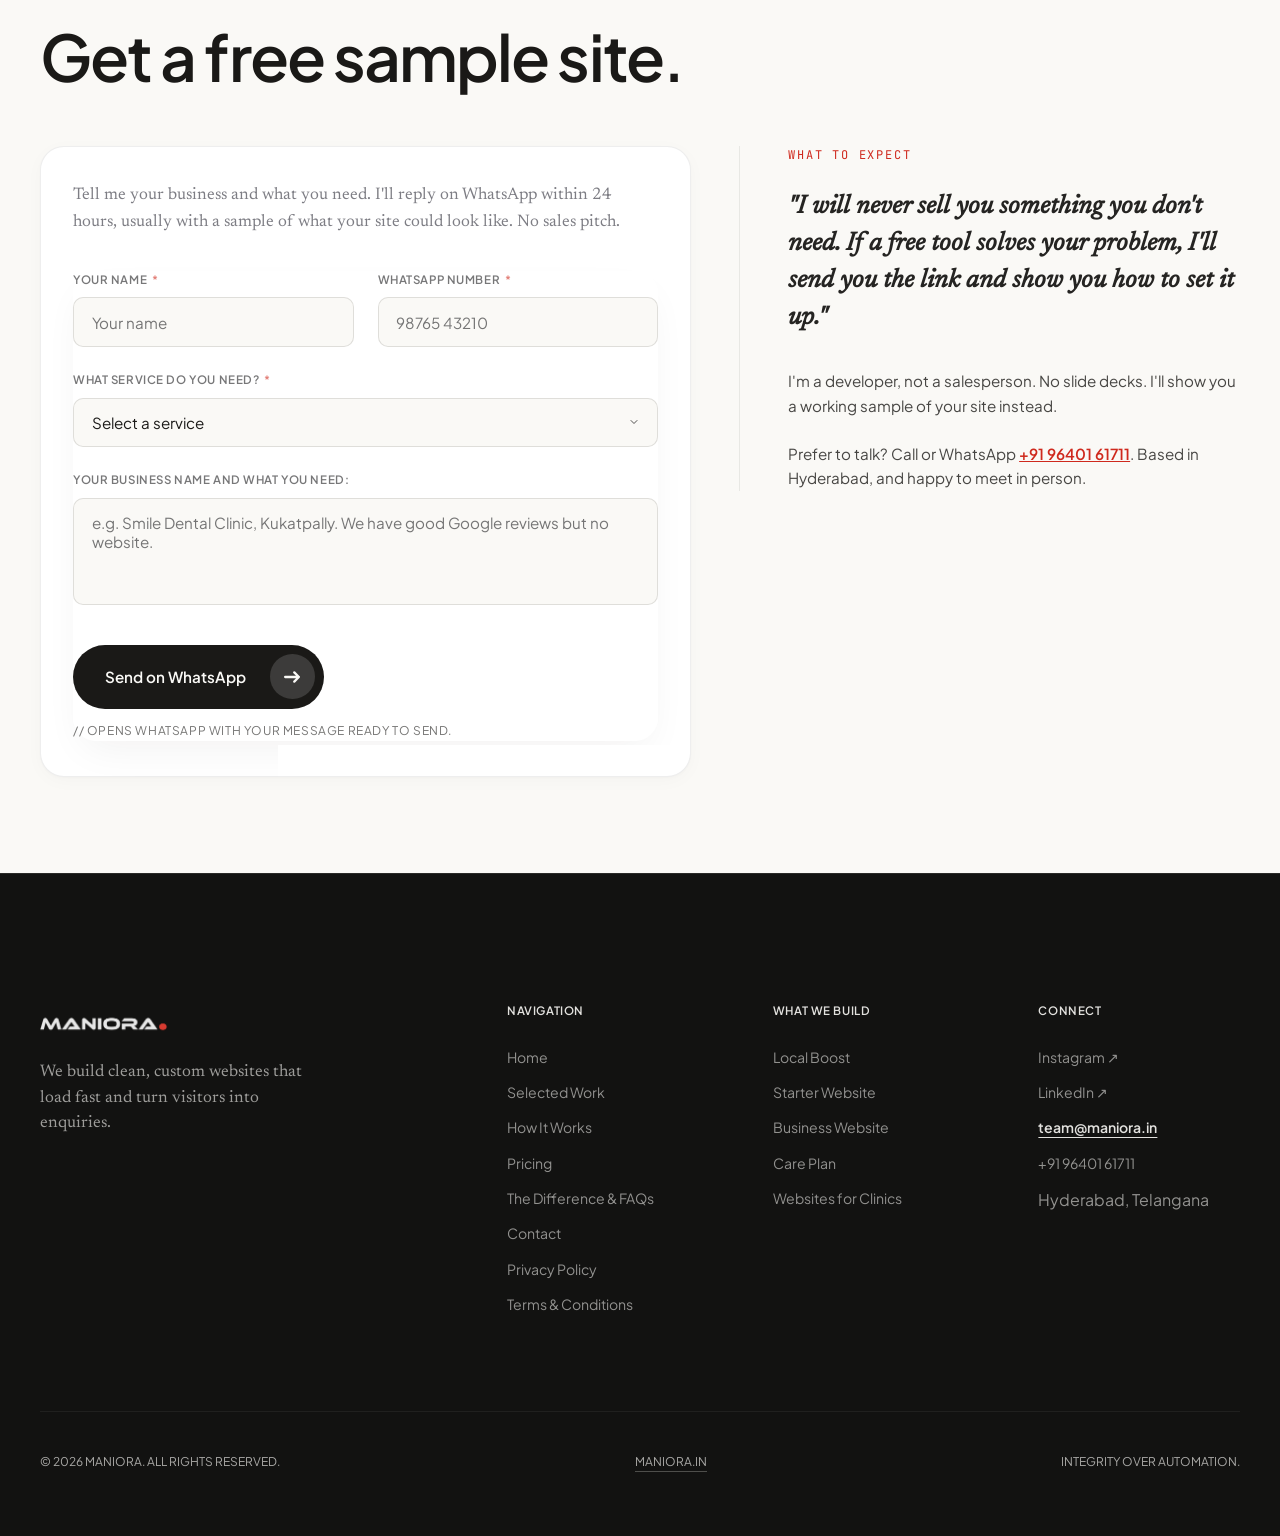
==== commit bcbd963b: "Tidy FAQ accordion on mobile; remove duplicate ownership question Co-Authored-By: Claude Sonnet 5.5 " ====
--- a/index.html
+++ b/index.html
@@ -544,7 +544,7 @@
                     <div class="faq-grid reveal-on-scroll" style="margin: 0; grid-template-columns: 1fr; gap: 0;">
                         <div class="faq-item">
                             <h3 class="faq-question">
-                                <span class="q-tag">Q //</span> How much does a website cost?
+                                <span class="q-tag">Q //</span><span class="q-text">How much does a website cost?</span>
                                 <span class="faq-icon-wrap"><svg width="12" height="12" viewBox="0 0 12 12" fill="none"><path d="M6 1V11M1 6H11" stroke="currentColor" stroke-width="2" stroke-linecap="round"/></svg></span>
                             </h3>
                             <div class="faq-answer">
@@ -553,7 +553,7 @@
                         </div>
                         <div class="faq-item">
                             <h3 class="faq-question">
-                                <span class="q-tag">Q //</span> What if I don't like the design?
+                                <span class="q-tag">Q //</span><span class="q-text">What if I don't like the design?</span>
                                 <span class="faq-icon-wrap"><svg width="12" height="12" viewBox="0 0 12 12" fill="none"><path d="M6 1V11M1 6H11" stroke="currentColor" stroke-width="2" stroke-linecap="round"/></svg></span>
                             </h3>
                             <div class="faq-answer">
@@ -562,7 +562,7 @@
                         </div>
                         <div class="faq-item">
                             <h3 class="faq-question">
-                                <span class="q-tag">Q //</span> Do I own my website and domain?
+                                <span class="q-tag">Q //</span><span class="q-text">Do I own my website and domain?</span>
                                 <span class="faq-icon-wrap"><svg width="12" height="12" viewBox="0 0 12 12" fill="none"><path d="M6 1V11M1 6H11" stroke="currentColor" stroke-width="2" stroke-linecap="round"/></svg></span>
                             </h3>
                             <div class="faq-answer">
@@ -572,7 +572,7 @@
 
                         <div class="faq-item">
                             <h3 class="faq-question">
-                                <span class="q-tag">Q //</span> How long does delivery take?
+                                <span class="q-tag">Q //</span><span class="q-text">How long does delivery take?</span>
                                 <span class="faq-icon-wrap"><svg width="12" height="12" viewBox="0 0 12 12" fill="none"><path d="M6 1V11M1 6H11" stroke="currentColor" stroke-width="2" stroke-linecap="round"/></svg></span>
                             </h3>
                             <div class="faq-answer">
@@ -583,26 +583,17 @@
 
                         <div class="faq-item">
                             <h3 class="faq-question">
-                                <span class="q-tag">Q //</span> How do I pay?
+                                <span class="q-tag">Q //</span><span class="q-text">How do I pay?</span>
                                 <span class="faq-icon-wrap"><svg width="12" height="12" viewBox="0 0 12 12" fill="none"><path d="M6 1V11M1 6H11" stroke="currentColor" stroke-width="2" stroke-linecap="round"/></svg></span>
                             </h3>
                             <div class="faq-answer">
                                 <p class="faq-answer-inner">50% advance by UPI or bank transfer before work starts, and 50% before the site goes live. The Care Plan is optional and billed monthly.</p>
                             </div>
                         </div>
+
                         <div class="faq-item">
                             <h3 class="faq-question">
-                                <span class="q-tag">Q //</span> Do I own 100% of the code & domain?
-                                <span class="faq-icon-wrap"><svg width="12" height="12" viewBox="0 0 12 12" fill="none"><path d="M6 1V11M1 6H11" stroke="currentColor" stroke-width="2" stroke-linecap="round"/></svg></span>
-                            </h3>
-                            <div class="faq-answer">
-                                <p class="faq-answer-inner">Yes. You retain 100% ownership of source code, domains, hosting accounts, and content upon handover.</p>
-                            </div>
-                        </div>
-
-                        <div class="faq-item">
-                            <h3 class="faq-question">
-                                <span class="q-tag">Q //</span> Can I edit content myself?
+                                <span class="q-tag">Q //</span><span class="q-text">Can I edit content myself?</span>
                                 <span class="faq-icon-wrap"><svg width="12" height="12" viewBox="0 0 12 12" fill="none"><path d="M6 1V11M1 6H11" stroke="currentColor" stroke-width="2" stroke-linecap="round"/></svg></span>
                             </h3>
                             <div class="faq-answer">
--- a/styles.css
+++ b/styles.css
@@ -2561,3 +2561,14 @@
 .wa-float { position: fixed; right: 1.25rem; bottom: 1.25rem; z-index: 999; width: 58px; height: 58px; border-radius: 50%; background: #25D366; display: flex; align-items: center; justify-content: center; box-shadow: 0 8px 24px rgba(0,0,0,0.18); transition: transform 0.2s ease; }
 .wa-float:hover { transform: scale(1.06); }
 @media (max-width: 768px) { .wa-float { width: 52px; height: 52px; right: 14px; bottom: 14px; } }
+
+/* FAQ: tidy accordion */
+.faq-question .q-text { flex: 1 1 auto; min-width: 0; }
+@media (max-width: 768px) {
+    .faq-grid .faq-item { padding: 0.95rem 0; }
+    .faq-question { font-size: 1rem; line-height: 1.35; gap: 0.7rem; align-items: flex-start; }
+    .faq-question .q-tag { font-size: 0.7rem; margin-top: 0.28rem; }
+    .faq-icon-wrap { margin-top: 0.1rem; }
+    .faq-answer-inner { padding: 0.7rem 0 0.1rem 0; font-size: 0.92rem; line-height: 1.6; }
+}
+@media (max-width: 768px) { .faq-grid { gap: 0 !important; } }
